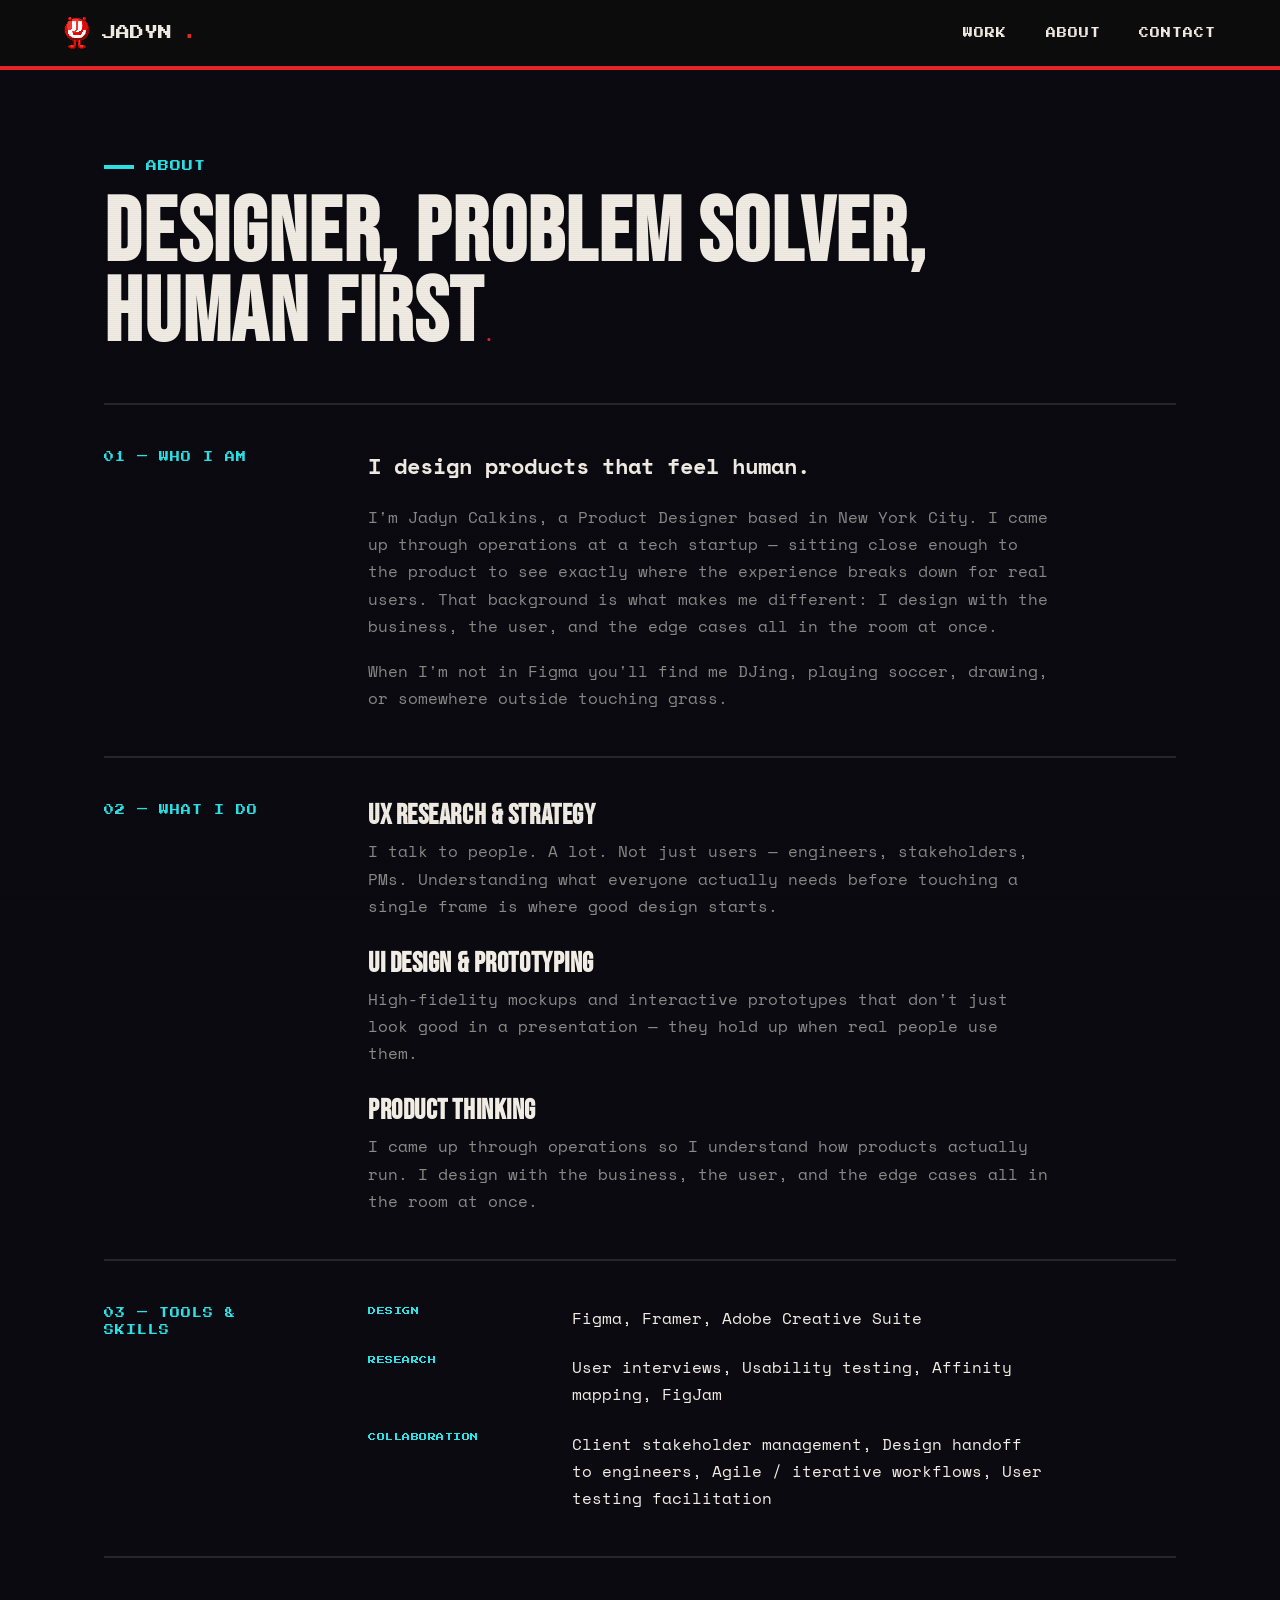
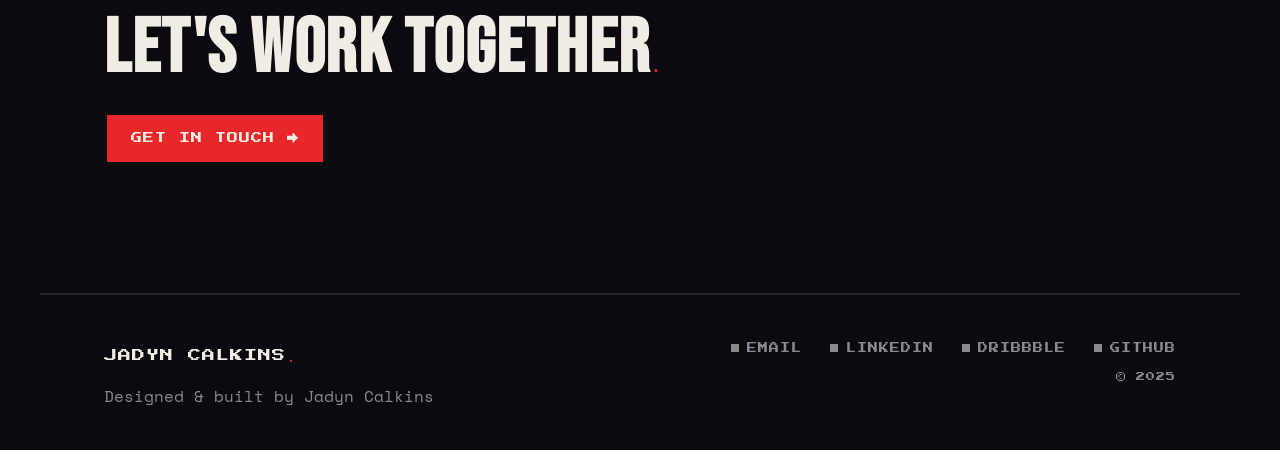
==== about.html @ e576779e "Move About to its own page (about.html) - Extracted the inline CSS into shared styles.css, linked fr" ====
<!DOCTYPE html>
<html lang="en">
<head>
  <meta charset="UTF-8">
  <meta name="viewport" content="width=device-width, initial-scale=1.0">
  <title>About &mdash; Jadyn Calkins</title>
  <link rel="icon" type="image/png" href="assets/logo.png">
  <link rel="preconnect" href="https://fonts.googleapis.com">
  <link rel="preconnect" href="https://fonts.gstatic.com" crossorigin>
  <link href="https://fonts.googleapis.com/css2?family=Bebas+Neue&family=Press+Start+2P&family=Space+Mono:wght@400;700&display=swap" rel="stylesheet">
  <link rel="stylesheet" href="styles.css">
</head>
<body id="top">

  <!-- Navigation -->
  <nav class="nav">
    <a class="nav__logo" href="index.html">
      <img class="nav__logo-img" src="assets/logo.png" alt="Jadyn Calkins logo">JADYN<span class="dot">.</span>
    </a>
    <ul class="nav__links">
      <li><a href="index.html#work">Work</a></li>
      <li><a href="about.html" aria-current="page">About</a></li>
      <li><a href="index.html#contact">Contact</a></li>
    </ul>
  </nav>

  <!-- About -->
  <section class="section section--page" id="about">
    <p class="section__eyebrow">About</p>
    <h2 class="section__title">Designer, problem solver,<br>human first<span class="dot">.</span></h2>

    <!-- 01 Who I Am -->
    <div class="about-block">
      <p class="about-block__num">01 &mdash; Who I Am</p>
      <div class="about-block__body">
        <p class="about-lead">I design products that feel human.</p>
        <p>
          I'm Jadyn Calkins, a Product Designer based in New York City. I came up
          through operations at a tech startup &mdash; sitting close enough to the
          product to see exactly where the experience breaks down for real users.
          That background is what makes me different: I design with the business,
          the user, and the edge cases all in the room at once.
        </p>
        <p>
          When I'm not in Figma you'll find me DJing, playing soccer, drawing, or
          somewhere outside touching grass.
        </p>
      </div>
    </div>

    <!-- 02 What I Do -->
    <div class="about-block">
      <p class="about-block__num">02 &mdash; What I Do</p>
      <div class="about-block__body">
        <div class="skill">
          <h3 class="skill__title">UX Research &amp; Strategy</h3>
          <p>
            I talk to people. A lot. Not just users &mdash; engineers,
            stakeholders, PMs. Understanding what everyone actually needs before
            touching a single frame is where good design starts.
          </p>
        </div>
        <div class="skill">
          <h3 class="skill__title">UI Design &amp; Prototyping</h3>
          <p>
            High-fidelity mockups and interactive prototypes that don't just look
            good in a presentation &mdash; they hold up when real people use them.
          </p>
        </div>
        <div class="skill">
          <h3 class="skill__title">Product Thinking</h3>
          <p>
            I came up through operations so I understand how products actually run.
            I design with the business, the user, and the edge cases all in the
            room at once.
          </p>
        </div>
      </div>
    </div>

    <!-- 03 Tools & Skills -->
    <div class="about-block">
      <p class="about-block__num">03 &mdash; Tools &amp; Skills</p>
      <div class="about-block__body about-tools">
        <div class="tool-group">
          <p class="tool-group__label">Design</p>
          <p class="tool-group__items">Figma, Framer, Adobe Creative Suite</p>
        </div>
        <div class="tool-group">
          <p class="tool-group__label">Research</p>
          <p class="tool-group__items">User interviews, Usability testing, Affinity mapping, FigJam</p>
        </div>
        <div class="tool-group">
          <p class="tool-group__label">Collaboration</p>
          <p class="tool-group__items">Client stakeholder management, Design handoff to engineers, Agile / iterative workflows, User testing facilitation</p>
        </div>
      </div>
    </div>

    <!-- CTA -->
    <div class="about-cta">
      <h3 class="about-cta__title">Let's work together<span class="dot">.</span></h3>
      <a class="btn btn--primary" href="index.html#contact">Get in Touch &rarr;</a>
    </div>
  </section>

  <!-- Footer -->
  <footer class="footer" id="contact">
    <div class="footer__brand">
      <span class="footer__name">Jadyn Calkins<span class="dot">.</span></span>
      <span class="footer__credit">Designed &amp; built by Jadyn Calkins</span>
    </div>
    <div class="footer__right">
      <nav class="footer__links" aria-label="Footer social links">
        <a href="mailto:jadyncalkins0@gmail.com">Email</a>
        <a href="https://www.linkedin.com/" target="_blank" rel="noopener">LinkedIn</a>
        <a href="https://dribbble.com/" target="_blank" rel="noopener">Dribbble</a>
        <a href="https://github.com/jadyn99-designz" target="_blank" rel="noopener">GitHub</a>
      </nav>
      <span class="footer__copy">&copy; 2025</span>
    </div>
  </footer>

</body>
</html>
---- styles.css ----
:root {
      --black: #0D0D0D;
      --cream: #F2EDE4;
      --red: #E8272A;
      --yellow: #F5C842;
      --blue: #1A6BFF;
      --green: #2ECC40;
      --cyan: #2DE2E6;
      --concrete: #8A8A8A;
      --dark-bg: #0A0A10;

      --pixel-shadow: 4px 4px 0px var(--black);
    }

    *, *::before, *::after {
      box-sizing: border-box;
    }

    html {
      scroll-behavior: smooth;
    }

    body {
      margin: 0;
      min-height: 100vh;
      overflow-x: hidden;
      background: var(--dark-bg);
      color: var(--cream);
      font-family: 'Space Mono', monospace;
      font-size: 16px;
      line-height: 1.7;
      border-radius: 0;
    }

    /* Body text = Space Mono only, min 16px, line-height 1.7 */
    p, li, a, span, blockquote, label, input, textarea, button {
      font-family: 'Space Mono', monospace;
      font-size: 16px;
      line-height: 1.7;
    }

    /* Headlines = Bebas Neue only */
    h1, h2, h3, h4, h5, h6 {
      font-family: 'Bebas Neue', sans-serif;
      letter-spacing: 0.02em;
      margin: 0;
    }

    /* UI labels = Press Start 2P only */
    .ui-label {
      font-family: 'Press Start 2P', monospace;
      text-transform: uppercase;
    }

    /* No rounded corners, no drop shadows anywhere; only hard pixel shadows */
    * {
      border-radius: 0;
    }

    /* Scanline overlay */
    body::after {
      content: "";
      position: fixed;
      top: 0;
      left: 0;
      width: 100%;
      height: 100%;
      pointer-events: none;
      z-index: 999;
      background: repeating-linear-gradient(
        to bottom,
        rgba(0, 0, 0, 0.03) 0px,
        rgba(0, 0, 0, 0.03) 1px,
        transparent 1px,
        transparent 2px
      );
    }

    /* -------------------------------------------------------------------
       PIXEL SKATER  (one div; box-shadow paints the whole 32x32 sprite)
       ------------------------------------------------------------------- */
    .skater {
      position: absolute;
      bottom: 43px; /* wheels rest flush on top of the sidewalk strip */
      left: 0;
      z-index: 2;
      width: 96px;
      height: 96px;
      cursor: pointer;
      /* rolls along the sidewalk, left to right, looping */
      animation: skate-across 16s linear infinite;
    }

    /* paused while doing a trick so you can see the kickflip */
    .skater.is-trick { animation-play-state: paused; }

    .skater-bob {
      --sc: 1; /* sprite scale (shrinks on mobile) */
      width: 100%;
      height: 100%;
      transform-origin: bottom center;
      animation: idle-bounce 1s ease-in-out infinite;
    }

    /* air trick: jump (+ optional spin) launched by the trick buttons */
    .skater-bob.trick-air {
      transform-origin: center;
      animation: trick-air 760ms ease-out forwards;
    }

    .skater .sprite {
      position: absolute;
      top: 0;
      left: 0;
      width: 3px;
      height: 3px;
      background: transparent;
    }

    @keyframes idle-bounce {
      0%, 100% { transform: scale(var(--sc)) translateY(0); }
      50%      { transform: scale(var(--sc)) translateY(-3px); }
    }

    @keyframes trick-air {
      0%   { transform: scale(var(--sc)) translateY(0) rotate(0deg); }
      30%  { transform: scale(var(--sc)) translateY(calc(-1 * var(--jump, 78px))) rotate(calc(var(--spin, 0deg) * 0.4)); }
      62%  { transform: scale(var(--sc)) translateY(calc(-1 * var(--jump, 78px))) rotate(calc(var(--spin, 0deg) * 0.78)); }
      100% { transform: scale(var(--sc)) translateY(0) rotate(var(--spin, 0deg)); }
    }

    @keyframes skate-across {
      from { transform: translateX(-140px); }
      to   { transform: translateX(calc(100vw + 60px)); }
    }

    @media (prefers-reduced-motion: reduce) {
      .skater { animation: none; left: 5vw; }
      .skater-bob { animation: none; }
    }

    /* -------------------------------------------------------------------
       TRICK DECK  (buttons that launch the skater into tricks)
       ------------------------------------------------------------------- */
    .tricks {
      position: absolute;
      right: 5vw;
      bottom: 156px;
      z-index: 3;
      display: flex;
      flex-direction: column;
      align-items: flex-end;
      gap: 12px;
      text-align: right;
    }

    .tricks__label {
      font-family: 'Press Start 2P', monospace;
      font-size: 8px;
      line-height: 1.5;
      letter-spacing: 1px;
      text-transform: uppercase;
      color: var(--cyan);
    }

    .tricks__grid {
      display: grid;
      grid-template-columns: repeat(2, auto);
      gap: 10px;
    }

    .trick-btn {
      font-family: 'Press Start 2P', monospace;
      font-size: 9px;
      line-height: 1;
      letter-spacing: 1px;
      text-transform: uppercase;
      color: var(--yellow);
      background: transparent;
      border: 2px solid var(--yellow);
      padding: 11px 12px;
      cursor: pointer;
      box-shadow: 3px 3px 0 rgba(245, 200, 66, 0.3);
      transition: transform 0.1s steps(2), background-color 0.1s steps(2),
                  color 0.1s steps(2), box-shadow 0.1s steps(2);
    }

    .trick-btn:hover {
      background: var(--yellow);
      color: var(--black);
      transform: translate(-2px, -2px);
      box-shadow: 5px 5px 0 rgba(245, 200, 66, 0.3);
    }

    .trick-btn:active {
      transform: translate(2px, 2px);
      box-shadow: 0 0 0 rgba(0, 0, 0, 0);
    }

    /* --- pose box-shadow maps (painted on the 1-pixel .sprite element) --- */
    .skater-cruise .sprite {
      box-shadow:
      33px 6px 0 0 var(--black),
      36px 6px 0 0 var(--black),
      39px 6px 0 0 var(--black),
      42px 6px 0 0 var(--black),
      45px 6px 0 0 var(--black),
      48px 6px 0 0 var(--black),
      51px 6px 0 0 var(--black),
      54px 6px 0 0 var(--black),
      57px 6px 0 0 var(--black),
      60px 6px 0 0 var(--black),
      33px 9px 0 0 var(--black),
      36px 9px 0 0 var(--red),
      39px 9px 0 0 var(--red),
      42px 9px 0 0 var(--red),
      45px 9px 0 0 var(--red),
      48px 9px 0 0 var(--red),
      51px 9px 0 0 var(--red),
      54px 9px 0 0 var(--red),
      57px 9px 0 0 var(--red),
      60px 9px 0 0 var(--black),
      33px 12px 0 0 var(--black),
      36px 12px 0 0 var(--red),
      39px 12px 0 0 var(--red),
      42px 12px 0 0 var(--red),
      45px 12px 0 0 var(--red),
      48px 12px 0 0 var(--red),
      51px 12px 0 0 var(--red),
      54px 12px 0 0 var(--red),
      57px 12px 0 0 var(--red),
      60px 12px 0 0 var(--black),
      33px 15px 0 0 var(--black),
      36px 15px 0 0 var(--black),
      39px 15px 0 0 var(--black),
      42px 15px 0 0 var(--black),
      45px 15px 0 0 var(--black),
      48px 15px 0 0 var(--black),
      51px 15px 0 0 var(--black),
      54px 15px 0 0 var(--black),
      57px 15px 0 0 var(--black),
      60px 15px 0 0 var(--black),
      63px 15px 0 0 var(--black),
      66px 15px 0 0 var(--black),
      69px 15px 0 0 var(--black),
      72px 15px 0 0 var(--black),
      75px 15px 0 0 var(--black),
      36px 18px 0 0 var(--black),
      39px 18px 0 0 var(--black),
      42px 18px 0 0 var(--black),
      45px 18px 0 0 var(--black),
      48px 18px 0 0 var(--black),
      51px 18px 0 0 var(--black),
      54px 18px 0 0 var(--black),
      57px 18px 0 0 var(--black),
      60px 18px 0 0 var(--black),
      63px 18px 0 0 var(--black),
      66px 18px 0 0 var(--black),
      69px 18px 0 0 var(--black),
      72px 18px 0 0 var(--black),
      75px 18px 0 0 var(--black),
      36px 21px 0 0 var(--black),
      39px 21px 0 0 var(--cream),
      42px 21px 0 0 var(--cream),
      45px 21px 0 0 var(--cream),
      48px 21px 0 0 var(--cream),
      51px 21px 0 0 var(--cream),
      54px 21px 0 0 var(--cream),
      57px 21px 0 0 var(--black),
      36px 24px 0 0 var(--black),
      39px 24px 0 0 var(--black),
      42px 24px 0 0 var(--black),
      45px 24px 0 0 var(--black),
      48px 24px 0 0 var(--black),
      51px 24px 0 0 var(--black),
      54px 24px 0 0 var(--black),
      57px 24px 0 0 var(--black),
      36px 27px 0 0 var(--black),
      39px 27px 0 0 var(--black),
      42px 27px 0 0 var(--cream),
      45px 27px 0 0 var(--cream),
      48px 27px 0 0 var(--cream),
      51px 27px 0 0 var(--cream),
      54px 27px 0 0 var(--cream),
      57px 27px 0 0 var(--black),
      36px 30px 0 0 var(--black),
      39px 30px 0 0 var(--cream),
      42px 30px 0 0 var(--cream),
      45px 30px 0 0 var(--cream),
      48px 30px 0 0 var(--cream),
      51px 30px 0 0 var(--cream),
      54px 30px 0 0 var(--cream),
      57px 30px 0 0 var(--black),
      33px 33px 0 0 var(--concrete),
      36px 33px 0 0 var(--concrete),
      39px 33px 0 0 var(--black),
      42px 33px 0 0 var(--concrete),
      45px 33px 0 0 var(--concrete),
      48px 33px 0 0 var(--concrete),
      51px 33px 0 0 var(--concrete),
      54px 33px 0 0 var(--black),
      57px 33px 0 0 var(--concrete),
      60px 33px 0 0 var(--concrete),
      27px 36px 0 0 var(--black),
      30px 36px 0 0 var(--black),
      33px 36px 0 0 var(--concrete),
      36px 36px 0 0 var(--concrete),
      39px 36px 0 0 var(--concrete),
      42px 36px 0 0 var(--concrete),
      45px 36px 0 0 var(--concrete),
      48px 36px 0 0 var(--concrete),
      51px 36px 0 0 var(--concrete),
      54px 36px 0 0 var(--concrete),
      57px 36px 0 0 var(--concrete),
      60px 36px 0 0 var(--concrete),
      63px 36px 0 0 var(--black),
      66px 36px 0 0 var(--black),
      27px 39px 0 0 var(--black),
      30px 39px 0 0 var(--concrete),
      33px 39px 0 0 var(--concrete),
      36px 39px 0 0 var(--concrete),
      39px 39px 0 0 var(--concrete),
      42px 39px 0 0 var(--concrete),
      45px 39px 0 0 var(--concrete),
      48px 39px 0 0 var(--concrete),
      51px 39px 0 0 var(--concrete),
      54px 39px 0 0 var(--concrete),
      57px 39px 0 0 var(--concrete),
      60px 39px 0 0 var(--concrete),
      63px 39px 0 0 var(--concrete),
      66px 39px 0 0 var(--black),
      18px 42px 0 0 var(--concrete),
      21px 42px 0 0 var(--concrete),
      24px 42px 0 0 var(--concrete),
      27px 42px 0 0 var(--black),
      30px 42px 0 0 var(--concrete),
      33px 42px 0 0 var(--concrete),
      36px 42px 0 0 var(--concrete),
      39px 42px 0 0 var(--concrete),
      42px 42px 0 0 var(--concrete),
      45px 42px 0 0 var(--concrete),
      48px 42px 0 0 var(--concrete),
      51px 42px 0 0 var(--concrete),
      54px 42px 0 0 var(--concrete),
      57px 42px 0 0 var(--concrete),
      60px 42px 0 0 var(--concrete),
      63px 42px 0 0 var(--concrete),
      66px 42px 0 0 var(--black),
      69px 42px 0 0 var(--concrete),
      72px 42px 0 0 var(--concrete),
      75px 42px 0 0 var(--concrete),
      15px 45px 0 0 var(--black),
      18px 45px 0 0 var(--black),
      21px 45px 0 0 var(--black),
      24px 45px 0 0 var(--black),
      27px 45px 0 0 var(--black),
      30px 45px 0 0 var(--concrete),
      33px 45px 0 0 var(--concrete),
      36px 45px 0 0 var(--concrete),
      39px 45px 0 0 var(--concrete),
      42px 45px 0 0 var(--concrete),
      45px 45px 0 0 var(--concrete),
      48px 45px 0 0 var(--concrete),
      51px 45px 0 0 var(--concrete),
      54px 45px 0 0 var(--concrete),
      57px 45px 0 0 var(--concrete),
      60px 45px 0 0 var(--concrete),
      63px 45px 0 0 var(--concrete),
      66px 45px 0 0 var(--black),
      69px 45px 0 0 var(--black),
      72px 45px 0 0 var(--black),
      75px 45px 0 0 var(--black),
      78px 45px 0 0 var(--black),
      15px 48px 0 0 var(--black),
      18px 48px 0 0 var(--black),
      21px 48px 0 0 var(--black),
      27px 48px 0 0 var(--black),
      30px 48px 0 0 var(--concrete),
      33px 48px 0 0 var(--concrete),
      36px 48px 0 0 var(--concrete),
      39px 48px 0 0 var(--concrete),
      42px 48px 0 0 var(--concrete),
      45px 48px 0 0 var(--concrete),
      48px 48px 0 0 var(--concrete),
      51px 48px 0 0 var(--concrete),
      54px 48px 0 0 var(--concrete),
      57px 48px 0 0 var(--concrete),
      60px 48px 0 0 var(--concrete),
      63px 48px 0 0 var(--concrete),
      66px 48px 0 0 var(--black),
      72px 48px 0 0 var(--black),
      75px 48px 0 0 var(--black),
      78px 48px 0 0 var(--black),
      27px 51px 0 0 var(--black),
      30px 51px 0 0 var(--concrete),
      33px 51px 0 0 var(--concrete),
      36px 51px 0 0 var(--concrete),
      39px 51px 0 0 var(--concrete),
      42px 51px 0 0 var(--concrete),
      45px 51px 0 0 var(--concrete),
      48px 51px 0 0 var(--concrete),
      51px 51px 0 0 var(--concrete),
      54px 51px 0 0 var(--concrete),
      57px 51px 0 0 var(--concrete),
      60px 51px 0 0 var(--concrete),
      63px 51px 0 0 var(--concrete),
      66px 51px 0 0 var(--black),
      27px 54px 0 0 var(--black),
      30px 54px 0 0 var(--black),
      33px 54px 0 0 var(--black),
      36px 54px 0 0 var(--black),
      39px 54px 0 0 var(--black),
      42px 54px 0 0 var(--black),
      45px 54px 0 0 var(--black),
      48px 54px 0 0 var(--black),
      51px 54px 0 0 var(--black),
      54px 54px 0 0 var(--black),
      57px 54px 0 0 var(--black),
      60px 54px 0 0 var(--black),
      63px 54px 0 0 var(--black),
      66px 54px 0 0 var(--black),
      27px 57px 0 0 var(--black),
      30px 57px 0 0 var(--black),
      33px 57px 0 0 var(--blue),
      36px 57px 0 0 var(--blue),
      39px 57px 0 0 var(--blue),
      42px 57px 0 0 var(--blue),
      45px 57px 0 0 var(--black),
      48px 57px 0 0 var(--black),
      51px 57px 0 0 var(--blue),
      54px 57px 0 0 var(--blue),
      57px 57px 0 0 var(--blue),
      60px 57px 0 0 var(--blue),
      63px 57px 0 0 var(--black),
      66px 57px 0 0 var(--black),
      30px 60px 0 0 var(--black),
      33px 60px 0 0 var(--blue),
      36px 60px 0 0 var(--blue),
      39px 60px 0 0 var(--blue),
      42px 60px 0 0 var(--blue),
      45px 60px 0 0 var(--black),
      48px 60px 0 0 var(--black),
      51px 60px 0 0 var(--blue),
      54px 60px 0 0 var(--blue),
      57px 60px 0 0 var(--blue),
      60px 60px 0 0 var(--blue),
      63px 60px 0 0 var(--black),
      30px 63px 0 0 var(--black),
      33px 63px 0 0 var(--blue),
      36px 63px 0 0 var(--blue),
      39px 63px 0 0 var(--blue),
      42px 63px 0 0 var(--blue),
      45px 63px 0 0 var(--black),
      48px 63px 0 0 var(--black),
      51px 63px 0 0 var(--blue),
      54px 63px 0 0 var(--blue),
      57px 63px 0 0 var(--blue),
      60px 63px 0 0 var(--blue),
      63px 63px 0 0 var(--black),
      30px 66px 0 0 var(--black),
      33px 66px 0 0 var(--blue),
      36px 66px 0 0 var(--blue),
      39px 66px 0 0 var(--blue),
      42px 66px 0 0 var(--blue),
      45px 66px 0 0 var(--black),
      48px 66px 0 0 var(--black),
      51px 66px 0 0 var(--blue),
      54px 66px 0 0 var(--blue),
      57px 66px 0 0 var(--blue),
      60px 66px 0 0 var(--blue),
      63px 66px 0 0 var(--black),
      30px 69px 0 0 var(--black),
      33px 69px 0 0 var(--blue),
      36px 69px 0 0 var(--blue),
      39px 69px 0 0 var(--blue),
      42px 69px 0 0 var(--blue),
      45px 69px 0 0 var(--black),
      48px 69px 0 0 var(--black),
      51px 69px 0 0 var(--blue),
      54px 69px 0 0 var(--blue),
      57px 69px 0 0 var(--blue),
      60px 69px 0 0 var(--blue),
      63px 69px 0 0 var(--black),
      30px 72px 0 0 var(--black),
      33px 72px 0 0 var(--black),
      36px 72px 0 0 var(--black),
      39px 72px 0 0 var(--black),
      42px 72px 0 0 var(--black),
      45px 72px 0 0 var(--black),
      48px 72px 0 0 var(--black),
      51px 72px 0 0 var(--black),
      54px 72px 0 0 var(--black),
      57px 72px 0 0 var(--black),
      60px 72px 0 0 var(--black),
      63px 72px 0 0 var(--black),
      30px 75px 0 0 var(--black),
      33px 75px 0 0 var(--black),
      36px 75px 0 0 var(--black),
      39px 75px 0 0 var(--black),
      42px 75px 0 0 var(--black),
      45px 75px 0 0 var(--black),
      48px 75px 0 0 var(--black),
      51px 75px 0 0 var(--black),
      54px 75px 0 0 var(--black),
      57px 75px 0 0 var(--black),
      60px 75px 0 0 var(--black),
      63px 75px 0 0 var(--black),
      30px 78px 0 0 var(--black),
      33px 78px 0 0 var(--black),
      36px 78px 0 0 var(--black),
      39px 78px 0 0 var(--black),
      42px 78px 0 0 var(--black),
      45px 78px 0 0 var(--black),
      48px 78px 0 0 var(--black),
      51px 78px 0 0 var(--black),
      54px 78px 0 0 var(--black),
      57px 78px 0 0 var(--black),
      60px 78px 0 0 var(--black),
      63px 78px 0 0 var(--black),
      21px 81px 0 0 var(--black),
      24px 81px 0 0 var(--yellow),
      27px 81px 0 0 var(--yellow),
      30px 81px 0 0 var(--yellow),
      33px 81px 0 0 var(--yellow),
      36px 81px 0 0 var(--yellow),
      39px 81px 0 0 var(--yellow),
      42px 81px 0 0 var(--yellow),
      45px 81px 0 0 var(--yellow),
      48px 81px 0 0 var(--yellow),
      51px 81px 0 0 var(--yellow),
      54px 81px 0 0 var(--yellow),
      57px 81px 0 0 var(--yellow),
      60px 81px 0 0 var(--yellow),
      63px 81px 0 0 var(--yellow),
      66px 81px 0 0 var(--yellow),
      69px 81px 0 0 var(--yellow),
      72px 81px 0 0 var(--yellow),
      75px 81px 0 0 var(--black),
      21px 84px 0 0 var(--black),
      24px 84px 0 0 var(--black),
      27px 84px 0 0 var(--black),
      30px 84px 0 0 var(--black),
      33px 84px 0 0 var(--black),
      36px 84px 0 0 var(--black),
      39px 84px 0 0 var(--black),
      42px 84px 0 0 var(--black),
      45px 84px 0 0 var(--black),
      48px 84px 0 0 var(--black),
      51px 84px 0 0 var(--black),
      54px 84px 0 0 var(--black),
      57px 84px 0 0 var(--black),
      60px 84px 0 0 var(--black),
      63px 84px 0 0 var(--black),
      66px 84px 0 0 var(--black),
      69px 84px 0 0 var(--black),
      72px 84px 0 0 var(--black),
      75px 84px 0 0 var(--black),
      27px 87px 0 0 var(--red),
      30px 87px 0 0 var(--black),
      33px 87px 0 0 var(--red),
      63px 87px 0 0 var(--red),
      66px 87px 0 0 var(--black),
      69px 87px 0 0 var(--red),
      27px 90px 0 0 var(--red),
      30px 90px 0 0 var(--red),
      33px 90px 0 0 var(--red),
      63px 90px 0 0 var(--red),
      66px 90px 0 0 var(--red),
      69px 90px 0 0 var(--red);
      animation: wheel-spin 0.3s steps(2) infinite;
    }

    @keyframes wheel-spin {
      0%   { box-shadow:
      33px 6px 0 0 var(--black),
      36px 6px 0 0 var(--black),
      39px 6px 0 0 var(--black),
      42px 6px 0 0 var(--black),
      45px 6px 0 0 var(--black),
      48px 6px 0 0 var(--black),
      51px 6px 0 0 var(--black),
      54px 6px 0 0 var(--black),
      57px 6px 0 0 var(--black),
      60px 6px 0 0 var(--black),
      33px 9px 0 0 var(--black),
      36px 9px 0 0 var(--red),
      39px 9px 0 0 var(--red),
      42px 9px 0 0 var(--red),
      45px 9px 0 0 var(--red),
      48px 9px 0 0 var(--red),
      51px 9px 0 0 var(--red),
      54px 9px 0 0 var(--red),
      57px 9px 0 0 var(--red),
      60px 9px 0 0 var(--black),
      33px 12px 0 0 var(--black),
      36px 12px 0 0 var(--red),
      39px 12px 0 0 var(--red),
      42px 12px 0 0 var(--red),
      45px 12px 0 0 var(--red),
      48px 12px 0 0 var(--red),
      51px 12px 0 0 var(--red),
      54px 12px 0 0 var(--red),
      57px 12px 0 0 var(--red),
      60px 12px 0 0 var(--black),
      33px 15px 0 0 var(--black),
      36px 15px 0 0 var(--black),
      39px 15px 0 0 var(--black),
      42px 15px 0 0 var(--black),
      45px 15px 0 0 var(--black),
      48px 15px 0 0 var(--black),
      51px 15px 0 0 var(--black),
      54px 15px 0 0 var(--black),
      57px 15px 0 0 var(--black),
      60px 15px 0 0 var(--black),
      63px 15px 0 0 var(--black),
      66px 15px 0 0 var(--black),
      69px 15px 0 0 var(--black),
      72px 15px 0 0 var(--black),
      75px 15px 0 0 var(--black),
      36px 18px 0 0 var(--black),
      39px 18px 0 0 var(--black),
      42px 18px 0 0 var(--black),
      45px 18px 0 0 var(--black),
      48px 18px 0 0 var(--black),
      51px 18px 0 0 var(--black),
      54px 18px 0 0 var(--black),
      57px 18px 0 0 var(--black),
      60px 18px 0 0 var(--black),
      63px 18px 0 0 var(--black),
      66px 18px 0 0 var(--black),
      69px 18px 0 0 var(--black),
      72px 18px 0 0 var(--black),
      75px 18px 0 0 var(--black),
      36px 21px 0 0 var(--black),
      39px 21px 0 0 var(--cream),
      42px 21px 0 0 var(--cream),
      45px 21px 0 0 var(--cream),
      48px 21px 0 0 var(--cream),
      51px 21px 0 0 var(--cream),
      54px 21px 0 0 var(--cream),
      57px 21px 0 0 var(--black),
      36px 24px 0 0 var(--black),
      39px 24px 0 0 var(--black),
      42px 24px 0 0 var(--black),
      45px 24px 0 0 var(--black),
      48px 24px 0 0 var(--black),
      51px 24px 0 0 var(--black),
      54px 24px 0 0 var(--black),
      57px 24px 0 0 var(--black),
      36px 27px 0 0 var(--black),
      39px 27px 0 0 var(--black),
      42px 27px 0 0 var(--cream),
      45px 27px 0 0 var(--cream),
      48px 27px 0 0 var(--cream),
      51px 27px 0 0 var(--cream),
      54px 27px 0 0 var(--cream),
      57px 27px 0 0 var(--black),
      36px 30px 0 0 var(--black),
      39px 30px 0 0 var(--cream),
      42px 30px 0 0 var(--cream),
      45px 30px 0 0 var(--cream),
      48px 30px 0 0 var(--cream),
      51px 30px 0 0 var(--cream),
      54px 30px 0 0 var(--cream),
      57px 30px 0 0 var(--black),
      33px 33px 0 0 var(--concrete),
      36px 33px 0 0 var(--concrete),
      39px 33px 0 0 var(--black),
      42px 33px 0 0 var(--concrete),
      45px 33px 0 0 var(--concrete),
      48px 33px 0 0 var(--concrete),
      51px 33px 0 0 var(--concrete),
      54px 33px 0 0 var(--black),
      57px 33px 0 0 var(--concrete),
      60px 33px 0 0 var(--concrete),
      27px 36px 0 0 var(--black),
      30px 36px 0 0 var(--black),
      33px 36px 0 0 var(--concrete),
      36px 36px 0 0 var(--concrete),
      39px 36px 0 0 var(--concrete),
      42px 36px 0 0 var(--concrete),
      45px 36px 0 0 var(--concrete),
      48px 36px 0 0 var(--concrete),
      51px 36px 0 0 var(--concrete),
      54px 36px 0 0 var(--concrete),
      57px 36px 0 0 var(--concrete),
      60px 36px 0 0 var(--concrete),
      63px 36px 0 0 var(--black),
      66px 36px 0 0 var(--black),
      27px 39px 0 0 var(--black),
      30px 39px 0 0 var(--concrete),
      33px 39px 0 0 var(--concrete),
      36px 39px 0 0 var(--concrete),
      39px 39px 0 0 var(--concrete),
      42px 39px 0 0 var(--concrete),
      45px 39px 0 0 var(--concrete),
      48px 39px 0 0 var(--concrete),
      51px 39px 0 0 var(--concrete),
      54px 39px 0 0 var(--concrete),
      57px 39px 0 0 var(--concrete),
      60px 39px 0 0 var(--concrete),
      63px 39px 0 0 var(--concrete),
      66px 39px 0 0 var(--black),
      18px 42px 0 0 var(--concrete),
      21px 42px 0 0 var(--concrete),
      24px 42px 0 0 var(--concrete),
      27px 42px 0 0 var(--black),
      30px 42px 0 0 var(--concrete),
      33px 42px 0 0 var(--concrete),
      36px 42px 0 0 var(--concrete),
      39px 42px 0 0 var(--concrete),
      42px 42px 0 0 var(--concrete),
      45px 42px 0 0 var(--concrete),
      48px 42px 0 0 var(--concrete),
      51px 42px 0 0 var(--concrete),
      54px 42px 0 0 var(--concrete),
      57px 42px 0 0 var(--concrete),
      60px 42px 0 0 var(--concrete),
      63px 42px 0 0 var(--concrete),
      66px 42px 0 0 var(--black),
      69px 42px 0 0 var(--concrete),
      72px 42px 0 0 var(--concrete),
      75px 42px 0 0 var(--concrete),
      15px 45px 0 0 var(--black),
      18px 45px 0 0 var(--black),
      21px 45px 0 0 var(--black),
      24px 45px 0 0 var(--black),
      27px 45px 0 0 var(--black),
      30px 45px 0 0 var(--concrete),
      33px 45px 0 0 var(--concrete),
      36px 45px 0 0 var(--concrete),
      39px 45px 0 0 var(--concrete),
      42px 45px 0 0 var(--concrete),
      45px 45px 0 0 var(--concrete),
      48px 45px 0 0 var(--concrete),
      51px 45px 0 0 var(--concrete),
      54px 45px 0 0 var(--concrete),
      57px 45px 0 0 var(--concrete),
      60px 45px 0 0 var(--concrete),
      63px 45px 0 0 var(--concrete),
      66px 45px 0 0 var(--black),
      69px 45px 0 0 var(--black),
      72px 45px 0 0 var(--black),
      75px 45px 0 0 var(--black),
      78px 45px 0 0 var(--black),
      15px 48px 0 0 var(--black),
      18px 48px 0 0 var(--black),
      21px 48px 0 0 var(--black),
      27px 48px 0 0 var(--black),
      30px 48px 0 0 var(--concrete),
      33px 48px 0 0 var(--concrete),
      36px 48px 0 0 var(--concrete),
      39px 48px 0 0 var(--concrete),
      42px 48px 0 0 var(--concrete),
      45px 48px 0 0 var(--concrete),
      48px 48px 0 0 var(--concrete),
      51px 48px 0 0 var(--concrete),
      54px 48px 0 0 var(--concrete),
      57px 48px 0 0 var(--concrete),
      60px 48px 0 0 var(--concrete),
      63px 48px 0 0 var(--concrete),
      66px 48px 0 0 var(--black),
      72px 48px 0 0 var(--black),
      75px 48px 0 0 var(--black),
      78px 48px 0 0 var(--black),
      27px 51px 0 0 var(--black),
      30px 51px 0 0 var(--concrete),
      33px 51px 0 0 var(--concrete),
      36px 51px 0 0 var(--concrete),
      39px 51px 0 0 var(--concrete),
      42px 51px 0 0 var(--concrete),
      45px 51px 0 0 var(--concrete),
      48px 51px 0 0 var(--concrete),
      51px 51px 0 0 var(--concrete),
      54px 51px 0 0 var(--concrete),
      57px 51px 0 0 var(--concrete),
      60px 51px 0 0 var(--concrete),
      63px 51px 0 0 var(--concrete),
      66px 51px 0 0 var(--black),
      27px 54px 0 0 var(--black),
      30px 54px 0 0 var(--black),
      33px 54px 0 0 var(--black),
      36px 54px 0 0 var(--black),
      39px 54px 0 0 var(--black),
      42px 54px 0 0 var(--black),
      45px 54px 0 0 var(--black),
      48px 54px 0 0 var(--black),
      51px 54px 0 0 var(--black),
      54px 54px 0 0 var(--black),
      57px 54px 0 0 var(--black),
      60px 54px 0 0 var(--black),
      63px 54px 0 0 var(--black),
      66px 54px 0 0 var(--black),
      27px 57px 0 0 var(--black),
      30px 57px 0 0 var(--black),
      33px 57px 0 0 var(--blue),
      36px 57px 0 0 var(--blue),
      39px 57px 0 0 var(--blue),
      42px 57px 0 0 var(--blue),
      45px 57px 0 0 var(--black),
      48px 57px 0 0 var(--black),
      51px 57px 0 0 var(--blue),
      54px 57px 0 0 var(--blue),
      57px 57px 0 0 var(--blue),
      60px 57px 0 0 var(--blue),
      63px 57px 0 0 var(--black),
      66px 57px 0 0 var(--black),
      30px 60px 0 0 var(--black),
      33px 60px 0 0 var(--blue),
      36px 60px 0 0 var(--blue),
      39px 60px 0 0 var(--blue),
      42px 60px 0 0 var(--blue),
      45px 60px 0 0 var(--black),
      48px 60px 0 0 var(--black),
      51px 60px 0 0 var(--blue),
      54px 60px 0 0 var(--blue),
      57px 60px 0 0 var(--blue),
      60px 60px 0 0 var(--blue),
      63px 60px 0 0 var(--black),
      30px 63px 0 0 var(--black),
      33px 63px 0 0 var(--blue),
      36px 63px 0 0 var(--blue),
      39px 63px 0 0 var(--blue),
      42px 63px 0 0 var(--blue),
      45px 63px 0 0 var(--black),
      48px 63px 0 0 var(--black),
      51px 63px 0 0 var(--blue),
      54px 63px 0 0 var(--blue),
      57px 63px 0 0 var(--blue),
      60px 63px 0 0 var(--blue),
      63px 63px 0 0 var(--black),
      30px 66px 0 0 var(--black),
      33px 66px 0 0 var(--blue),
      36px 66px 0 0 var(--blue),
      39px 66px 0 0 var(--blue),
      42px 66px 0 0 var(--blue),
      45px 66px 0 0 var(--black),
      48px 66px 0 0 var(--black),
      51px 66px 0 0 var(--blue),
      54px 66px 0 0 var(--blue),
      57px 66px 0 0 var(--blue),
      60px 66px 0 0 var(--blue),
      63px 66px 0 0 var(--black),
      30px 69px 0 0 var(--black),
      33px 69px 0 0 var(--blue),
      36px 69px 0 0 var(--blue),
      39px 69px 0 0 var(--blue),
      42px 69px 0 0 var(--blue),
      45px 69px 0 0 var(--black),
      48px 69px 0 0 var(--black),
      51px 69px 0 0 var(--blue),
      54px 69px 0 0 var(--blue),
      57px 69px 0 0 var(--blue),
      60px 69px 0 0 var(--blue),
      63px 69px 0 0 var(--black),
      30px 72px 0 0 var(--black),
      33px 72px 0 0 var(--black),
      36px 72px 0 0 var(--black),
      39px 72px 0 0 var(--black),
      42px 72px 0 0 var(--black),
      45px 72px 0 0 var(--black),
      48px 72px 0 0 var(--black),
      51px 72px 0 0 var(--black),
      54px 72px 0 0 var(--black),
      57px 72px 0 0 var(--black),
      60px 72px 0 0 var(--black),
      63px 72px 0 0 var(--black),
      30px 75px 0 0 var(--black),
      33px 75px 0 0 var(--black),
      36px 75px 0 0 var(--black),
      39px 75px 0 0 var(--black),
      42px 75px 0 0 var(--black),
      45px 75px 0 0 var(--black),
      48px 75px 0 0 var(--black),
      51px 75px 0 0 var(--black),
      54px 75px 0 0 var(--black),
      57px 75px 0 0 var(--black),
      60px 75px 0 0 var(--black),
      63px 75px 0 0 var(--black),
      30px 78px 0 0 var(--black),
      33px 78px 0 0 var(--black),
      36px 78px 0 0 var(--black),
      39px 78px 0 0 var(--black),
      42px 78px 0 0 var(--black),
      45px 78px 0 0 var(--black),
      48px 78px 0 0 var(--black),
      51px 78px 0 0 var(--black),
      54px 78px 0 0 var(--black),
      57px 78px 0 0 var(--black),
      60px 78px 0 0 var(--black),
      63px 78px 0 0 var(--black),
      21px 81px 0 0 var(--black),
      24px 81px 0 0 var(--yellow),
      27px 81px 0 0 var(--yellow),
      30px 81px 0 0 var(--yellow),
      33px 81px 0 0 var(--yellow),
      36px 81px 0 0 var(--yellow),
      39px 81px 0 0 var(--yellow),
      42px 81px 0 0 var(--yellow),
      45px 81px 0 0 var(--yellow),
      48px 81px 0 0 var(--yellow),
      51px 81px 0 0 var(--yellow),
      54px 81px 0 0 var(--yellow),
      57px 81px 0 0 var(--yellow),
      60px 81px 0 0 var(--yellow),
      63px 81px 0 0 var(--yellow),
      66px 81px 0 0 var(--yellow),
      69px 81px 0 0 var(--yellow),
      72px 81px 0 0 var(--yellow),
      75px 81px 0 0 var(--black),
      21px 84px 0 0 var(--black),
      24px 84px 0 0 var(--black),
      27px 84px 0 0 var(--black),
      30px 84px 0 0 var(--black),
      33px 84px 0 0 var(--black),
      36px 84px 0 0 var(--black),
      39px 84px 0 0 var(--black),
      42px 84px 0 0 var(--black),
      45px 84px 0 0 var(--black),
      48px 84px 0 0 var(--black),
      51px 84px 0 0 var(--black),
      54px 84px 0 0 var(--black),
      57px 84px 0 0 var(--black),
      60px 84px 0 0 var(--black),
      63px 84px 0 0 var(--black),
      66px 84px 0 0 var(--black),
      69px 84px 0 0 var(--black),
      72px 84px 0 0 var(--black),
      75px 84px 0 0 var(--black),
      27px 87px 0 0 var(--red),
      30px 87px 0 0 var(--black),
      33px 87px 0 0 var(--red),
      63px 87px 0 0 var(--red),
      66px 87px 0 0 var(--black),
      69px 87px 0 0 var(--red),
      27px 90px 0 0 var(--red),
      30px 90px 0 0 var(--red),
      33px 90px 0 0 var(--red),
      63px 90px 0 0 var(--red),
      66px 90px 0 0 var(--red),
      69px 90px 0 0 var(--red); }
      50%  { box-shadow:
      33px 6px 0 0 var(--black),
      36px 6px 0 0 var(--black),
      39px 6px 0 0 var(--black),
      42px 6px 0 0 var(--black),
      45px 6px 0 0 var(--black),
      48px 6px 0 0 var(--black),
      51px 6px 0 0 var(--black),
      54px 6px 0 0 var(--black),
      57px 6px 0 0 var(--black),
      60px 6px 0 0 var(--black),
      33px 9px 0 0 var(--black),
      36px 9px 0 0 var(--red),
      39px 9px 0 0 var(--red),
      42px 9px 0 0 var(--red),
      45px 9px 0 0 var(--red),
      48px 9px 0 0 var(--red),
      51px 9px 0 0 var(--red),
      54px 9px 0 0 var(--red),
      57px 9px 0 0 var(--red),
      60px 9px 0 0 var(--black),
      33px 12px 0 0 var(--black),
      36px 12px 0 0 var(--red),
      39px 12px 0 0 var(--red),
      42px 12px 0 0 var(--red),
      45px 12px 0 0 var(--red),
      48px 12px 0 0 var(--red),
      51px 12px 0 0 var(--red),
      54px 12px 0 0 var(--red),
      57px 12px 0 0 var(--red),
      60px 12px 0 0 var(--black),
      33px 15px 0 0 var(--black),
      36px 15px 0 0 var(--black),
      39px 15px 0 0 var(--black),
      42px 15px 0 0 var(--black),
      45px 15px 0 0 var(--black),
      48px 15px 0 0 var(--black),
      51px 15px 0 0 var(--black),
      54px 15px 0 0 var(--black),
      57px 15px 0 0 var(--black),
      60px 15px 0 0 var(--black),
      63px 15px 0 0 var(--black),
      66px 15px 0 0 var(--black),
      69px 15px 0 0 var(--black),
      72px 15px 0 0 var(--black),
      75px 15px 0 0 var(--black),
      36px 18px 0 0 var(--black),
      39px 18px 0 0 var(--black),
      42px 18px 0 0 var(--black),
      45px 18px 0 0 var(--black),
      48px 18px 0 0 var(--black),
      51px 18px 0 0 var(--black),
      54px 18px 0 0 var(--black),
      57px 18px 0 0 var(--black),
      60px 18px 0 0 var(--black),
      63px 18px 0 0 var(--black),
      66px 18px 0 0 var(--black),
      69px 18px 0 0 var(--black),
      72px 18px 0 0 var(--black),
      75px 18px 0 0 var(--black),
      36px 21px 0 0 var(--black),
      39px 21px 0 0 var(--cream),
      42px 21px 0 0 var(--cream),
      45px 21px 0 0 var(--cream),
      48px 21px 0 0 var(--cream),
      51px 21px 0 0 var(--cream),
      54px 21px 0 0 var(--cream),
      57px 21px 0 0 var(--black),
      36px 24px 0 0 var(--black),
      39px 24px 0 0 var(--black),
      42px 24px 0 0 var(--black),
      45px 24px 0 0 var(--black),
      48px 24px 0 0 var(--black),
      51px 24px 0 0 var(--black),
      54px 24px 0 0 var(--black),
      57px 24px 0 0 var(--black),
      36px 27px 0 0 var(--black),
      39px 27px 0 0 var(--black),
      42px 27px 0 0 var(--cream),
      45px 27px 0 0 var(--cream),
      48px 27px 0 0 var(--cream),
      51px 27px 0 0 var(--cream),
      54px 27px 0 0 var(--cream),
      57px 27px 0 0 var(--black),
      36px 30px 0 0 var(--black),
      39px 30px 0 0 var(--cream),
      42px 30px 0 0 var(--cream),
      45px 30px 0 0 var(--cream),
      48px 30px 0 0 var(--cream),
      51px 30px 0 0 var(--cream),
      54px 30px 0 0 var(--cream),
      57px 30px 0 0 var(--black),
      33px 33px 0 0 var(--concrete),
      36px 33px 0 0 var(--concrete),
      39px 33px 0 0 var(--black),
      42px 33px 0 0 var(--concrete),
      45px 33px 0 0 var(--concrete),
      48px 33px 0 0 var(--concrete),
      51px 33px 0 0 var(--concrete),
      54px 33px 0 0 var(--black),
      57px 33px 0 0 var(--concrete),
      60px 33px 0 0 var(--concrete),
      27px 36px 0 0 var(--black),
      30px 36px 0 0 var(--black),
      33px 36px 0 0 var(--concrete),
      36px 36px 0 0 var(--concrete),
      39px 36px 0 0 var(--concrete),
      42px 36px 0 0 var(--concrete),
      45px 36px 0 0 var(--concrete),
      48px 36px 0 0 var(--concrete),
      51px 36px 0 0 var(--concrete),
      54px 36px 0 0 var(--concrete),
      57px 36px 0 0 var(--concrete),
      60px 36px 0 0 var(--concrete),
      63px 36px 0 0 var(--black),
      66px 36px 0 0 var(--black),
      27px 39px 0 0 var(--black),
      30px 39px 0 0 var(--concrete),
      33px 39px 0 0 var(--concrete),
      36px 39px 0 0 var(--concrete),
      39px 39px 0 0 var(--concrete),
      42px 39px 0 0 var(--concrete),
      45px 39px 0 0 var(--concrete),
      48px 39px 0 0 var(--concrete),
      51px 39px 0 0 var(--concrete),
      54px 39px 0 0 var(--concrete),
      57px 39px 0 0 var(--concrete),
      60px 39px 0 0 var(--concrete),
      63px 39px 0 0 var(--concrete),
      66px 39px 0 0 var(--black),
      18px 42px 0 0 var(--concrete),
      21px 42px 0 0 var(--concrete),
      24px 42px 0 0 var(--concrete),
      27px 42px 0 0 var(--black),
      30px 42px 0 0 var(--concrete),
      33px 42px 0 0 var(--concrete),
      36px 42px 0 0 var(--concrete),
      39px 42px 0 0 var(--concrete),
      42px 42px 0 0 var(--concrete),
      45px 42px 0 0 var(--concrete),
      48px 42px 0 0 var(--concrete),
      51px 42px 0 0 var(--concrete),
      54px 42px 0 0 var(--concrete),
      57px 42px 0 0 var(--concrete),
      60px 42px 0 0 var(--concrete),
      63px 42px 0 0 var(--concrete),
      66px 42px 0 0 var(--black),
      69px 42px 0 0 var(--concrete),
      72px 42px 0 0 var(--concrete),
      75px 42px 0 0 var(--concrete),
      15px 45px 0 0 var(--black),
      18px 45px 0 0 var(--black),
      21px 45px 0 0 var(--black),
      24px 45px 0 0 var(--black),
      27px 45px 0 0 var(--black),
      30px 45px 0 0 var(--concrete),
      33px 45px 0 0 var(--concrete),
      36px 45px 0 0 var(--concrete),
      39px 45px 0 0 var(--concrete),
      42px 45px 0 0 var(--concrete),
      45px 45px 0 0 var(--concrete),
      48px 45px 0 0 var(--concrete),
      51px 45px 0 0 var(--concrete),
      54px 45px 0 0 var(--concrete),
      57px 45px 0 0 var(--concrete),
      60px 45px 0 0 var(--concrete),
      63px 45px 0 0 var(--concrete),
      66px 45px 0 0 var(--black),
      69px 45px 0 0 var(--black),
      72px 45px 0 0 var(--black),
      75px 45px 0 0 var(--black),
      78px 45px 0 0 var(--black),
      15px 48px 0 0 var(--black),
      18px 48px 0 0 var(--black),
      21px 48px 0 0 var(--black),
      27px 48px 0 0 var(--black),
      30px 48px 0 0 var(--concrete),
      33px 48px 0 0 var(--concrete),
      36px 48px 0 0 var(--concrete),
      39px 48px 0 0 var(--concrete),
      42px 48px 0 0 var(--concrete),
      45px 48px 0 0 var(--concrete),
      48px 48px 0 0 var(--concrete),
      51px 48px 0 0 var(--concrete),
      54px 48px 0 0 var(--concrete),
      57px 48px 0 0 var(--concrete),
      60px 48px 0 0 var(--concrete),
      63px 48px 0 0 var(--concrete),
      66px 48px 0 0 var(--black),
      72px 48px 0 0 var(--black),
      75px 48px 0 0 var(--black),
      78px 48px 0 0 var(--black),
      27px 51px 0 0 var(--black),
      30px 51px 0 0 var(--concrete),
      33px 51px 0 0 var(--concrete),
      36px 51px 0 0 var(--concrete),
      39px 51px 0 0 var(--concrete),
      42px 51px 0 0 var(--concrete),
      45px 51px 0 0 var(--concrete),
      48px 51px 0 0 var(--concrete),
      51px 51px 0 0 var(--concrete),
      54px 51px 0 0 var(--concrete),
      57px 51px 0 0 var(--concrete),
      60px 51px 0 0 var(--concrete),
      63px 51px 0 0 var(--concrete),
      66px 51px 0 0 var(--black),
      27px 54px 0 0 var(--black),
      30px 54px 0 0 var(--black),
      33px 54px 0 0 var(--black),
      36px 54px 0 0 var(--black),
      39px 54px 0 0 var(--black),
      42px 54px 0 0 var(--black),
      45px 54px 0 0 var(--black),
      48px 54px 0 0 var(--black),
      51px 54px 0 0 var(--black),
      54px 54px 0 0 var(--black),
      57px 54px 0 0 var(--black),
      60px 54px 0 0 var(--black),
      63px 54px 0 0 var(--black),
      66px 54px 0 0 var(--black),
      27px 57px 0 0 var(--black),
      30px 57px 0 0 var(--black),
      33px 57px 0 0 var(--blue),
      36px 57px 0 0 var(--blue),
      39px 57px 0 0 var(--blue),
      42px 57px 0 0 var(--blue),
      45px 57px 0 0 var(--black),
      48px 57px 0 0 var(--black),
      51px 57px 0 0 var(--blue),
      54px 57px 0 0 var(--blue),
      57px 57px 0 0 var(--blue),
      60px 57px 0 0 var(--blue),
      63px 57px 0 0 var(--black),
      66px 57px 0 0 var(--black),
      30px 60px 0 0 var(--black),
      33px 60px 0 0 var(--blue),
      36px 60px 0 0 var(--blue),
      39px 60px 0 0 var(--blue),
      42px 60px 0 0 var(--blue),
      45px 60px 0 0 var(--black),
      48px 60px 0 0 var(--black),
      51px 60px 0 0 var(--blue),
      54px 60px 0 0 var(--blue),
      57px 60px 0 0 var(--blue),
      60px 60px 0 0 var(--blue),
      63px 60px 0 0 var(--black),
      30px 63px 0 0 var(--black),
      33px 63px 0 0 var(--blue),
      36px 63px 0 0 var(--blue),
      39px 63px 0 0 var(--blue),
      42px 63px 0 0 var(--blue),
      45px 63px 0 0 var(--black),
      48px 63px 0 0 var(--black),
      51px 63px 0 0 var(--blue),
      54px 63px 0 0 var(--blue),
      57px 63px 0 0 var(--blue),
      60px 63px 0 0 var(--blue),
      63px 63px 0 0 var(--black),
      30px 66px 0 0 var(--black),
      33px 66px 0 0 var(--blue),
      36px 66px 0 0 var(--blue),
      39px 66px 0 0 var(--blue),
      42px 66px 0 0 var(--blue),
      45px 66px 0 0 var(--black),
      48px 66px 0 0 var(--black),
      51px 66px 0 0 var(--blue),
      54px 66px 0 0 var(--blue),
      57px 66px 0 0 var(--blue),
      60px 66px 0 0 var(--blue),
      63px 66px 0 0 var(--black),
      30px 69px 0 0 var(--black),
      33px 69px 0 0 var(--blue),
      36px 69px 0 0 var(--blue),
      39px 69px 0 0 var(--blue),
      42px 69px 0 0 var(--blue),
      45px 69px 0 0 var(--black),
      48px 69px 0 0 var(--black),
      51px 69px 0 0 var(--blue),
      54px 69px 0 0 var(--blue),
      57px 69px 0 0 var(--blue),
      60px 69px 0 0 var(--blue),
      63px 69px 0 0 var(--black),
      30px 72px 0 0 var(--black),
      33px 72px 0 0 var(--black),
      36px 72px 0 0 var(--black),
      39px 72px 0 0 var(--black),
      42px 72px 0 0 var(--black),
      45px 72px 0 0 var(--black),
      48px 72px 0 0 var(--black),
      51px 72px 0 0 var(--black),
      54px 72px 0 0 var(--black),
      57px 72px 0 0 var(--black),
      60px 72px 0 0 var(--black),
      63px 72px 0 0 var(--black),
      30px 75px 0 0 var(--black),
      33px 75px 0 0 var(--black),
      36px 75px 0 0 var(--black),
      39px 75px 0 0 var(--black),
      42px 75px 0 0 var(--black),
      45px 75px 0 0 var(--black),
      48px 75px 0 0 var(--black),
      51px 75px 0 0 var(--black),
      54px 75px 0 0 var(--black),
      57px 75px 0 0 var(--black),
      60px 75px 0 0 var(--black),
      63px 75px 0 0 var(--black),
      30px 78px 0 0 var(--black),
      33px 78px 0 0 var(--black),
      36px 78px 0 0 var(--black),
      39px 78px 0 0 var(--black),
      42px 78px 0 0 var(--black),
      45px 78px 0 0 var(--black),
      48px 78px 0 0 var(--black),
      51px 78px 0 0 var(--black),
      54px 78px 0 0 var(--black),
      57px 78px 0 0 var(--black),
      60px 78px 0 0 var(--black),
      63px 78px 0 0 var(--black),
      21px 81px 0 0 var(--black),
      24px 81px 0 0 var(--yellow),
      27px 81px 0 0 var(--yellow),
      30px 81px 0 0 var(--yellow),
      33px 81px 0 0 var(--yellow),
      36px 81px 0 0 var(--yellow),
      39px 81px 0 0 var(--yellow),
      42px 81px 0 0 var(--yellow),
      45px 81px 0 0 var(--yellow),
      48px 81px 0 0 var(--yellow),
      51px 81px 0 0 var(--yellow),
      54px 81px 0 0 var(--yellow),
      57px 81px 0 0 var(--yellow),
      60px 81px 0 0 var(--yellow),
      63px 81px 0 0 var(--yellow),
      66px 81px 0 0 var(--yellow),
      69px 81px 0 0 var(--yellow),
      72px 81px 0 0 var(--yellow),
      75px 81px 0 0 var(--black),
      21px 84px 0 0 var(--black),
      24px 84px 0 0 var(--black),
      27px 84px 0 0 var(--black),
      30px 84px 0 0 var(--black),
      33px 84px 0 0 var(--black),
      36px 84px 0 0 var(--black),
      39px 84px 0 0 var(--black),
      42px 84px 0 0 var(--black),
      45px 84px 0 0 var(--black),
      48px 84px 0 0 var(--black),
      51px 84px 0 0 var(--black),
      54px 84px 0 0 var(--black),
      57px 84px 0 0 var(--black),
      60px 84px 0 0 var(--black),
      63px 84px 0 0 var(--black),
      66px 84px 0 0 var(--black),
      69px 84px 0 0 var(--black),
      72px 84px 0 0 var(--black),
      75px 84px 0 0 var(--black),
      27px 87px 0 0 var(--red),
      30px 87px 0 0 var(--red),
      33px 87px 0 0 var(--red),
      63px 87px 0 0 var(--red),
      66px 87px 0 0 var(--red),
      69px 87px 0 0 var(--red),
      27px 90px 0 0 var(--black),
      30px 90px 0 0 var(--red),
      33px 90px 0 0 var(--red),
      63px 90px 0 0 var(--black),
      66px 90px 0 0 var(--red),
      69px 90px 0 0 var(--red); }
      100% { box-shadow:
      33px 6px 0 0 var(--black),
      36px 6px 0 0 var(--black),
      39px 6px 0 0 var(--black),
      42px 6px 0 0 var(--black),
      45px 6px 0 0 var(--black),
      48px 6px 0 0 var(--black),
      51px 6px 0 0 var(--black),
      54px 6px 0 0 var(--black),
      57px 6px 0 0 var(--black),
      60px 6px 0 0 var(--black),
      33px 9px 0 0 var(--black),
      36px 9px 0 0 var(--red),
      39px 9px 0 0 var(--red),
      42px 9px 0 0 var(--red),
      45px 9px 0 0 var(--red),
      48px 9px 0 0 var(--red),
      51px 9px 0 0 var(--red),
      54px 9px 0 0 var(--red),
      57px 9px 0 0 var(--red),
      60px 9px 0 0 var(--black),
      33px 12px 0 0 var(--black),
      36px 12px 0 0 var(--red),
      39px 12px 0 0 var(--red),
      42px 12px 0 0 var(--red),
      45px 12px 0 0 var(--red),
      48px 12px 0 0 var(--red),
      51px 12px 0 0 var(--red),
      54px 12px 0 0 var(--red),
      57px 12px 0 0 var(--red),
      60px 12px 0 0 var(--black),
      33px 15px 0 0 var(--black),
      36px 15px 0 0 var(--black),
      39px 15px 0 0 var(--black),
      42px 15px 0 0 var(--black),
      45px 15px 0 0 var(--black),
      48px 15px 0 0 var(--black),
      51px 15px 0 0 var(--black),
      54px 15px 0 0 var(--black),
      57px 15px 0 0 var(--black),
      60px 15px 0 0 var(--black),
      63px 15px 0 0 var(--black),
      66px 15px 0 0 var(--black),
      69px 15px 0 0 var(--black),
      72px 15px 0 0 var(--black),
      75px 15px 0 0 var(--black),
      36px 18px 0 0 var(--black),
      39px 18px 0 0 var(--black),
      42px 18px 0 0 var(--black),
      45px 18px 0 0 var(--black),
      48px 18px 0 0 var(--black),
      51px 18px 0 0 var(--black),
      54px 18px 0 0 var(--black),
      57px 18px 0 0 var(--black),
      60px 18px 0 0 var(--black),
      63px 18px 0 0 var(--black),
      66px 18px 0 0 var(--black),
      69px 18px 0 0 var(--black),
      72px 18px 0 0 var(--black),
      75px 18px 0 0 var(--black),
      36px 21px 0 0 var(--black),
      39px 21px 0 0 var(--cream),
      42px 21px 0 0 var(--cream),
      45px 21px 0 0 var(--cream),
      48px 21px 0 0 var(--cream),
      51px 21px 0 0 var(--cream),
      54px 21px 0 0 var(--cream),
      57px 21px 0 0 var(--black),
      36px 24px 0 0 var(--black),
      39px 24px 0 0 var(--black),
      42px 24px 0 0 var(--black),
      45px 24px 0 0 var(--black),
      48px 24px 0 0 var(--black),
      51px 24px 0 0 var(--black),
      54px 24px 0 0 var(--black),
      57px 24px 0 0 var(--black),
      36px 27px 0 0 var(--black),
      39px 27px 0 0 var(--black),
      42px 27px 0 0 var(--cream),
      45px 27px 0 0 var(--cream),
      48px 27px 0 0 var(--cream),
      51px 27px 0 0 var(--cream),
      54px 27px 0 0 var(--cream),
      57px 27px 0 0 var(--black),
      36px 30px 0 0 var(--black),
      39px 30px 0 0 var(--cream),
      42px 30px 0 0 var(--cream),
      45px 30px 0 0 var(--cream),
      48px 30px 0 0 var(--cream),
      51px 30px 0 0 var(--cream),
      54px 30px 0 0 var(--cream),
      57px 30px 0 0 var(--black),
      33px 33px 0 0 var(--concrete),
      36px 33px 0 0 var(--concrete),
      39px 33px 0 0 var(--black),
      42px 33px 0 0 var(--concrete),
      45px 33px 0 0 var(--concrete),
      48px 33px 0 0 var(--concrete),
      51px 33px 0 0 var(--concrete),
      54px 33px 0 0 var(--black),
      57px 33px 0 0 var(--concrete),
      60px 33px 0 0 var(--concrete),
      27px 36px 0 0 var(--black),
      30px 36px 0 0 var(--black),
      33px 36px 0 0 var(--concrete),
      36px 36px 0 0 var(--concrete),
      39px 36px 0 0 var(--concrete),
      42px 36px 0 0 var(--concrete),
      45px 36px 0 0 var(--concrete),
      48px 36px 0 0 var(--concrete),
      51px 36px 0 0 var(--concrete),
      54px 36px 0 0 var(--concrete),
      57px 36px 0 0 var(--concrete),
      60px 36px 0 0 var(--concrete),
      63px 36px 0 0 var(--black),
      66px 36px 0 0 var(--black),
      27px 39px 0 0 var(--black),
      30px 39px 0 0 var(--concrete),
      33px 39px 0 0 var(--concrete),
      36px 39px 0 0 var(--concrete),
      39px 39px 0 0 var(--concrete),
      42px 39px 0 0 var(--concrete),
      45px 39px 0 0 var(--concrete),
      48px 39px 0 0 var(--concrete),
      51px 39px 0 0 var(--concrete),
      54px 39px 0 0 var(--concrete),
      57px 39px 0 0 var(--concrete),
      60px 39px 0 0 var(--concrete),
      63px 39px 0 0 var(--concrete),
      66px 39px 0 0 var(--black),
      18px 42px 0 0 var(--concrete),
      21px 42px 0 0 var(--concrete),
      24px 42px 0 0 var(--concrete),
      27px 42px 0 0 var(--black),
      30px 42px 0 0 var(--concrete),
      33px 42px 0 0 var(--concrete),
      36px 42px 0 0 var(--concrete),
      39px 42px 0 0 var(--concrete),
      42px 42px 0 0 var(--concrete),
      45px 42px 0 0 var(--concrete),
      48px 42px 0 0 var(--concrete),
      51px 42px 0 0 var(--concrete),
      54px 42px 0 0 var(--concrete),
      57px 42px 0 0 var(--concrete),
      60px 42px 0 0 var(--concrete),
      63px 42px 0 0 var(--concrete),
      66px 42px 0 0 var(--black),
      69px 42px 0 0 var(--concrete),
      72px 42px 0 0 var(--concrete),
      75px 42px 0 0 var(--concrete),
      15px 45px 0 0 var(--black),
      18px 45px 0 0 var(--black),
      21px 45px 0 0 var(--black),
      24px 45px 0 0 var(--black),
      27px 45px 0 0 var(--black),
      30px 45px 0 0 var(--concrete),
      33px 45px 0 0 var(--concrete),
      36px 45px 0 0 var(--concrete),
      39px 45px 0 0 var(--concrete),
      42px 45px 0 0 var(--concrete),
      45px 45px 0 0 var(--concrete),
      48px 45px 0 0 var(--concrete),
      51px 45px 0 0 var(--concrete),
      54px 45px 0 0 var(--concrete),
      57px 45px 0 0 var(--concrete),
      60px 45px 0 0 var(--concrete),
      63px 45px 0 0 var(--concrete),
      66px 45px 0 0 var(--black),
      69px 45px 0 0 var(--black),
      72px 45px 0 0 var(--black),
      75px 45px 0 0 var(--black),
      78px 45px 0 0 var(--black),
      15px 48px 0 0 var(--black),
      18px 48px 0 0 var(--black),
      21px 48px 0 0 var(--black),
      27px 48px 0 0 var(--black),
      30px 48px 0 0 var(--concrete),
      33px 48px 0 0 var(--concrete),
      36px 48px 0 0 var(--concrete),
      39px 48px 0 0 var(--concrete),
      42px 48px 0 0 var(--concrete),
      45px 48px 0 0 var(--concrete),
      48px 48px 0 0 var(--concrete),
      51px 48px 0 0 var(--concrete),
      54px 48px 0 0 var(--concrete),
      57px 48px 0 0 var(--concrete),
      60px 48px 0 0 var(--concrete),
      63px 48px 0 0 var(--concrete),
      66px 48px 0 0 var(--black),
      72px 48px 0 0 var(--black),
      75px 48px 0 0 var(--black),
      78px 48px 0 0 var(--black),
      27px 51px 0 0 var(--black),
      30px 51px 0 0 var(--concrete),
      33px 51px 0 0 var(--concrete),
      36px 51px 0 0 var(--concrete),
      39px 51px 0 0 var(--concrete),
      42px 51px 0 0 var(--concrete),
      45px 51px 0 0 var(--concrete),
      48px 51px 0 0 var(--concrete),
      51px 51px 0 0 var(--concrete),
      54px 51px 0 0 var(--concrete),
      57px 51px 0 0 var(--concrete),
      60px 51px 0 0 var(--concrete),
      63px 51px 0 0 var(--concrete),
      66px 51px 0 0 var(--black),
      27px 54px 0 0 var(--black),
      30px 54px 0 0 var(--black),
      33px 54px 0 0 var(--black),
      36px 54px 0 0 var(--black),
      39px 54px 0 0 var(--black),
      42px 54px 0 0 var(--black),
      45px 54px 0 0 var(--black),
      48px 54px 0 0 var(--black),
      51px 54px 0 0 var(--black),
      54px 54px 0 0 var(--black),
      57px 54px 0 0 var(--black),
      60px 54px 0 0 var(--black),
      63px 54px 0 0 var(--black),
      66px 54px 0 0 var(--black),
      27px 57px 0 0 var(--black),
      30px 57px 0 0 var(--black),
      33px 57px 0 0 var(--blue),
      36px 57px 0 0 var(--blue),
      39px 57px 0 0 var(--blue),
      42px 57px 0 0 var(--blue),
      45px 57px 0 0 var(--black),
      48px 57px 0 0 var(--black),
      51px 57px 0 0 var(--blue),
      54px 57px 0 0 var(--blue),
      57px 57px 0 0 var(--blue),
      60px 57px 0 0 var(--blue),
      63px 57px 0 0 var(--black),
      66px 57px 0 0 var(--black),
      30px 60px 0 0 var(--black),
      33px 60px 0 0 var(--blue),
      36px 60px 0 0 var(--blue),
      39px 60px 0 0 var(--blue),
      42px 60px 0 0 var(--blue),
      45px 60px 0 0 var(--black),
      48px 60px 0 0 var(--black),
      51px 60px 0 0 var(--blue),
      54px 60px 0 0 var(--blue),
      57px 60px 0 0 var(--blue),
      60px 60px 0 0 var(--blue),
      63px 60px 0 0 var(--black),
      30px 63px 0 0 var(--black),
      33px 63px 0 0 var(--blue),
      36px 63px 0 0 var(--blue),
      39px 63px 0 0 var(--blue),
      42px 63px 0 0 var(--blue),
      45px 63px 0 0 var(--black),
      48px 63px 0 0 var(--black),
      51px 63px 0 0 var(--blue),
      54px 63px 0 0 var(--blue),
      57px 63px 0 0 var(--blue),
      60px 63px 0 0 var(--blue),
      63px 63px 0 0 var(--black),
      30px 66px 0 0 var(--black),
      33px 66px 0 0 var(--blue),
      36px 66px 0 0 var(--blue),
      39px 66px 0 0 var(--blue),
      42px 66px 0 0 var(--blue),
      45px 66px 0 0 var(--black),
      48px 66px 0 0 var(--black),
      51px 66px 0 0 var(--blue),
      54px 66px 0 0 var(--blue),
      57px 66px 0 0 var(--blue),
      60px 66px 0 0 var(--blue),
      63px 66px 0 0 var(--black),
      30px 69px 0 0 var(--black),
      33px 69px 0 0 var(--blue),
      36px 69px 0 0 var(--blue),
      39px 69px 0 0 var(--blue),
      42px 69px 0 0 var(--blue),
      45px 69px 0 0 var(--black),
      48px 69px 0 0 var(--black),
      51px 69px 0 0 var(--blue),
      54px 69px 0 0 var(--blue),
      57px 69px 0 0 var(--blue),
      60px 69px 0 0 var(--blue),
      63px 69px 0 0 var(--black),
      30px 72px 0 0 var(--black),
      33px 72px 0 0 var(--black),
      36px 72px 0 0 var(--black),
      39px 72px 0 0 var(--black),
      42px 72px 0 0 var(--black),
      45px 72px 0 0 var(--black),
      48px 72px 0 0 var(--black),
      51px 72px 0 0 var(--black),
      54px 72px 0 0 var(--black),
      57px 72px 0 0 var(--black),
      60px 72px 0 0 var(--black),
      63px 72px 0 0 var(--black),
      30px 75px 0 0 var(--black),
      33px 75px 0 0 var(--black),
      36px 75px 0 0 var(--black),
      39px 75px 0 0 var(--black),
      42px 75px 0 0 var(--black),
      45px 75px 0 0 var(--black),
      48px 75px 0 0 var(--black),
      51px 75px 0 0 var(--black),
      54px 75px 0 0 var(--black),
      57px 75px 0 0 var(--black),
      60px 75px 0 0 var(--black),
      63px 75px 0 0 var(--black),
      30px 78px 0 0 var(--black),
      33px 78px 0 0 var(--black),
      36px 78px 0 0 var(--black),
      39px 78px 0 0 var(--black),
      42px 78px 0 0 var(--black),
      45px 78px 0 0 var(--black),
      48px 78px 0 0 var(--black),
      51px 78px 0 0 var(--black),
      54px 78px 0 0 var(--black),
      57px 78px 0 0 var(--black),
      60px 78px 0 0 var(--black),
      63px 78px 0 0 var(--black),
      21px 81px 0 0 var(--black),
      24px 81px 0 0 var(--yellow),
      27px 81px 0 0 var(--yellow),
      30px 81px 0 0 var(--yellow),
      33px 81px 0 0 var(--yellow),
      36px 81px 0 0 var(--yellow),
      39px 81px 0 0 var(--yellow),
      42px 81px 0 0 var(--yellow),
      45px 81px 0 0 var(--yellow),
      48px 81px 0 0 var(--yellow),
      51px 81px 0 0 var(--yellow),
      54px 81px 0 0 var(--yellow),
      57px 81px 0 0 var(--yellow),
      60px 81px 0 0 var(--yellow),
      63px 81px 0 0 var(--yellow),
      66px 81px 0 0 var(--yellow),
      69px 81px 0 0 var(--yellow),
      72px 81px 0 0 var(--yellow),
      75px 81px 0 0 var(--black),
      21px 84px 0 0 var(--black),
      24px 84px 0 0 var(--black),
      27px 84px 0 0 var(--black),
      30px 84px 0 0 var(--black),
      33px 84px 0 0 var(--black),
      36px 84px 0 0 var(--black),
      39px 84px 0 0 var(--black),
      42px 84px 0 0 var(--black),
      45px 84px 0 0 var(--black),
      48px 84px 0 0 var(--black),
      51px 84px 0 0 var(--black),
      54px 84px 0 0 var(--black),
      57px 84px 0 0 var(--black),
      60px 84px 0 0 var(--black),
      63px 84px 0 0 var(--black),
      66px 84px 0 0 var(--black),
      69px 84px 0 0 var(--black),
      72px 84px 0 0 var(--black),
      75px 84px 0 0 var(--black),
      27px 87px 0 0 var(--red),
      30px 87px 0 0 var(--black),
      33px 87px 0 0 var(--red),
      63px 87px 0 0 var(--red),
      66px 87px 0 0 var(--black),
      69px 87px 0 0 var(--red),
      27px 90px 0 0 var(--red),
      30px 90px 0 0 var(--red),
      33px 90px 0 0 var(--red),
      63px 90px 0 0 var(--red),
      66px 90px 0 0 var(--red),
      69px 90px 0 0 var(--red); }
    }

    .skater-ollie .sprite {
      box-shadow:
      33px 6px 0 0 var(--black),
      36px 6px 0 0 var(--black),
      39px 6px 0 0 var(--black),
      42px 6px 0 0 var(--black),
      45px 6px 0 0 var(--black),
      48px 6px 0 0 var(--black),
      51px 6px 0 0 var(--black),
      54px 6px 0 0 var(--black),
      57px 6px 0 0 var(--black),
      60px 6px 0 0 var(--black),
      33px 9px 0 0 var(--black),
      36px 9px 0 0 var(--red),
      39px 9px 0 0 var(--red),
      42px 9px 0 0 var(--red),
      45px 9px 0 0 var(--red),
      48px 9px 0 0 var(--red),
      51px 9px 0 0 var(--red),
      54px 9px 0 0 var(--red),
      57px 9px 0 0 var(--red),
      60px 9px 0 0 var(--black),
      33px 12px 0 0 var(--black),
      36px 12px 0 0 var(--red),
      39px 12px 0 0 var(--red),
      42px 12px 0 0 var(--red),
      45px 12px 0 0 var(--red),
      48px 12px 0 0 var(--red),
      51px 12px 0 0 var(--red),
      54px 12px 0 0 var(--red),
      57px 12px 0 0 var(--red),
      60px 12px 0 0 var(--black),
      33px 15px 0 0 var(--black),
      36px 15px 0 0 var(--black),
      39px 15px 0 0 var(--black),
      42px 15px 0 0 var(--black),
      45px 15px 0 0 var(--black),
      48px 15px 0 0 var(--black),
      51px 15px 0 0 var(--black),
      54px 15px 0 0 var(--black),
      57px 15px 0 0 var(--black),
      60px 15px 0 0 var(--black),
      63px 15px 0 0 var(--black),
      66px 15px 0 0 var(--black),
      69px 15px 0 0 var(--black),
      72px 15px 0 0 var(--black),
      75px 15px 0 0 var(--black),
      36px 18px 0 0 var(--black),
      39px 18px 0 0 var(--black),
      42px 18px 0 0 var(--black),
      45px 18px 0 0 var(--black),
      48px 18px 0 0 var(--black),
      51px 18px 0 0 var(--black),
      54px 18px 0 0 var(--black),
      57px 18px 0 0 var(--black),
      60px 18px 0 0 var(--black),
      63px 18px 0 0 var(--black),
      66px 18px 0 0 var(--black),
      69px 18px 0 0 var(--black),
      72px 18px 0 0 var(--black),
      75px 18px 0 0 var(--black),
      36px 21px 0 0 var(--black),
      39px 21px 0 0 var(--cream),
      42px 21px 0 0 var(--cream),
      45px 21px 0 0 var(--cream),
      48px 21px 0 0 var(--cream),
      51px 21px 0 0 var(--cream),
      54px 21px 0 0 var(--cream),
      57px 21px 0 0 var(--black),
      18px 24px 0 0 var(--black),
      21px 24px 0 0 var(--black),
      24px 24px 0 0 var(--black),
      36px 24px 0 0 var(--black),
      39px 24px 0 0 var(--black),
      42px 24px 0 0 var(--black),
      45px 24px 0 0 var(--black),
      48px 24px 0 0 var(--black),
      51px 24px 0 0 var(--black),
      54px 24px 0 0 var(--black),
      57px 24px 0 0 var(--black),
      69px 24px 0 0 var(--black),
      72px 24px 0 0 var(--black),
      75px 24px 0 0 var(--black),
      18px 27px 0 0 var(--black),
      21px 27px 0 0 var(--black),
      24px 27px 0 0 var(--black),
      27px 27px 0 0 var(--black),
      36px 27px 0 0 var(--black),
      39px 27px 0 0 var(--black),
      42px 27px 0 0 var(--cream),
      45px 27px 0 0 var(--cream),
      48px 27px 0 0 var(--cream),
      51px 27px 0 0 var(--cream),
      54px 27px 0 0 var(--cream),
      57px 27px 0 0 var(--black),
      66px 27px 0 0 var(--black),
      69px 27px 0 0 var(--black),
      72px 27px 0 0 var(--black),
      75px 27px 0 0 var(--black),
      21px 30px 0 0 var(--black),
      24px 30px 0 0 var(--concrete),
      27px 30px 0 0 var(--black),
      36px 30px 0 0 var(--black),
      39px 30px 0 0 var(--cream),
      42px 30px 0 0 var(--cream),
      45px 30px 0 0 var(--cream),
      48px 30px 0 0 var(--cream),
      51px 30px 0 0 var(--cream),
      54px 30px 0 0 var(--cream),
      57px 30px 0 0 var(--black),
      66px 30px 0 0 var(--black),
      69px 30px 0 0 var(--concrete),
      72px 30px 0 0 var(--black),
      21px 33px 0 0 var(--black),
      24px 33px 0 0 var(--concrete),
      27px 33px 0 0 var(--black),
      33px 33px 0 0 var(--concrete),
      36px 33px 0 0 var(--concrete),
      39px 33px 0 0 var(--black),
      42px 33px 0 0 var(--concrete),
      45px 33px 0 0 var(--concrete),
      48px 33px 0 0 var(--concrete),
      51px 33px 0 0 var(--concrete),
      54px 33px 0 0 var(--black),
      57px 33px 0 0 var(--concrete),
      60px 33px 0 0 var(--concrete),
      66px 33px 0 0 var(--black),
      69px 33px 0 0 var(--concrete),
      72px 33px 0 0 var(--black),
      21px 36px 0 0 var(--black),
      24px 36px 0 0 var(--concrete),
      27px 36px 0 0 var(--black),
      30px 36px 0 0 var(--black),
      33px 36px 0 0 var(--concrete),
      36px 36px 0 0 var(--concrete),
      39px 36px 0 0 var(--concrete),
      42px 36px 0 0 var(--concrete),
      45px 36px 0 0 var(--concrete),
      48px 36px 0 0 var(--concrete),
      51px 36px 0 0 var(--concrete),
      54px 36px 0 0 var(--concrete),
      57px 36px 0 0 var(--concrete),
      60px 36px 0 0 var(--concrete),
      63px 36px 0 0 var(--black),
      66px 36px 0 0 var(--black),
      69px 36px 0 0 var(--concrete),
      72px 36px 0 0 var(--black),
      21px 39px 0 0 var(--black),
      24px 39px 0 0 var(--black),
      27px 39px 0 0 var(--black),
      30px 39px 0 0 var(--concrete),
      33px 39px 0 0 var(--concrete),
      36px 39px 0 0 var(--concrete),
      39px 39px 0 0 var(--concrete),
      42px 39px 0 0 var(--concrete),
      45px 39px 0 0 var(--concrete),
      48px 39px 0 0 var(--concrete),
      51px 39px 0 0 var(--concrete),
      54px 39px 0 0 var(--concrete),
      57px 39px 0 0 var(--concrete),
      60px 39px 0 0 var(--concrete),
      63px 39px 0 0 var(--concrete),
      66px 39px 0 0 var(--black),
      69px 39px 0 0 var(--black),
      72px 39px 0 0 var(--black),
      27px 42px 0 0 var(--black),
      30px 42px 0 0 var(--concrete),
      33px 42px 0 0 var(--concrete),
      36px 42px 0 0 var(--concrete),
      39px 42px 0 0 var(--concrete),
      42px 42px 0 0 var(--concrete),
      45px 42px 0 0 var(--concrete),
      48px 42px 0 0 var(--concrete),
      51px 42px 0 0 var(--concrete),
      54px 42px 0 0 var(--concrete),
      57px 42px 0 0 var(--concrete),
      60px 42px 0 0 var(--concrete),
      63px 42px 0 0 var(--concrete),
      66px 42px 0 0 var(--black),
      27px 45px 0 0 var(--black),
      30px 45px 0 0 var(--concrete),
      33px 45px 0 0 var(--concrete),
      36px 45px 0 0 var(--concrete),
      39px 45px 0 0 var(--concrete),
      42px 45px 0 0 var(--concrete),
      45px 45px 0 0 var(--concrete),
      48px 45px 0 0 var(--concrete),
      51px 45px 0 0 var(--concrete),
      54px 45px 0 0 var(--concrete),
      57px 45px 0 0 var(--concrete),
      60px 45px 0 0 var(--concrete),
      63px 45px 0 0 var(--concrete),
      66px 45px 0 0 var(--black),
      27px 48px 0 0 var(--black),
      30px 48px 0 0 var(--concrete),
      33px 48px 0 0 var(--concrete),
      36px 48px 0 0 var(--concrete),
      39px 48px 0 0 var(--concrete),
      42px 48px 0 0 var(--concrete),
      45px 48px 0 0 var(--concrete),
      48px 48px 0 0 var(--concrete),
      51px 48px 0 0 var(--concrete),
      54px 48px 0 0 var(--concrete),
      57px 48px 0 0 var(--concrete),
      60px 48px 0 0 var(--concrete),
      63px 48px 0 0 var(--concrete),
      66px 48px 0 0 var(--black),
      27px 51px 0 0 var(--black),
      30px 51px 0 0 var(--black),
      33px 51px 0 0 var(--black),
      36px 51px 0 0 var(--black),
      39px 51px 0 0 var(--black),
      42px 51px 0 0 var(--black),
      45px 51px 0 0 var(--black),
      48px 51px 0 0 var(--black),
      51px 51px 0 0 var(--black),
      54px 51px 0 0 var(--black),
      57px 51px 0 0 var(--black),
      60px 51px 0 0 var(--black),
      63px 51px 0 0 var(--black),
      66px 51px 0 0 var(--black),
      27px 54px 0 0 var(--black),
      30px 54px 0 0 var(--black),
      33px 54px 0 0 var(--blue),
      36px 54px 0 0 var(--blue),
      39px 54px 0 0 var(--blue),
      42px 54px 0 0 var(--blue),
      45px 54px 0 0 var(--black),
      48px 54px 0 0 var(--black),
      51px 54px 0 0 var(--blue),
      54px 54px 0 0 var(--blue),
      57px 54px 0 0 var(--blue),
      60px 54px 0 0 var(--blue),
      63px 54px 0 0 var(--black),
      66px 54px 0 0 var(--black),
      27px 57px 0 0 var(--black),
      30px 57px 0 0 var(--black),
      33px 57px 0 0 var(--blue),
      36px 57px 0 0 var(--blue),
      39px 57px 0 0 var(--blue),
      42px 57px 0 0 var(--blue),
      45px 57px 0 0 var(--black),
      48px 57px 0 0 var(--black),
      51px 57px 0 0 var(--blue),
      54px 57px 0 0 var(--blue),
      57px 57px 0 0 var(--blue),
      60px 57px 0 0 var(--blue),
      63px 57px 0 0 var(--black),
      66px 57px 0 0 var(--black),
      30px 60px 0 0 var(--black),
      33px 60px 0 0 var(--blue),
      36px 60px 0 0 var(--blue),
      39px 60px 0 0 var(--blue),
      42px 60px 0 0 var(--blue),
      45px 60px 0 0 var(--black),
      48px 60px 0 0 var(--black),
      51px 60px 0 0 var(--blue),
      54px 60px 0 0 var(--blue),
      57px 60px 0 0 var(--blue),
      60px 60px 0 0 var(--blue),
      63px 60px 0 0 var(--black),
      30px 63px 0 0 var(--black),
      33px 63px 0 0 var(--blue),
      36px 63px 0 0 var(--blue),
      39px 63px 0 0 var(--blue),
      42px 63px 0 0 var(--blue),
      45px 63px 0 0 var(--black),
      48px 63px 0 0 var(--black),
      51px 63px 0 0 var(--blue),
      54px 63px 0 0 var(--blue),
      57px 63px 0 0 var(--blue),
      60px 63px 0 0 var(--blue),
      63px 63px 0 0 var(--black),
      30px 66px 0 0 var(--black),
      33px 66px 0 0 var(--black),
      36px 66px 0 0 var(--black),
      39px 66px 0 0 var(--black),
      42px 66px 0 0 var(--black),
      45px 66px 0 0 var(--black),
      48px 66px 0 0 var(--black),
      51px 66px 0 0 var(--black),
      54px 66px 0 0 var(--black),
      57px 66px 0 0 var(--black),
      60px 66px 0 0 var(--black),
      63px 66px 0 0 var(--black),
      30px 72px 0 0 var(--black),
      33px 72px 0 0 var(--black),
      36px 72px 0 0 var(--black),
      39px 72px 0 0 var(--black),
      42px 72px 0 0 var(--black),
      45px 72px 0 0 var(--black),
      48px 72px 0 0 var(--black),
      51px 72px 0 0 var(--black),
      54px 72px 0 0 var(--black),
      57px 72px 0 0 var(--black),
      60px 72px 0 0 var(--black),
      63px 72px 0 0 var(--black),
      30px 75px 0 0 var(--black),
      33px 75px 0 0 var(--black),
      36px 75px 0 0 var(--black),
      39px 75px 0 0 var(--black),
      42px 75px 0 0 var(--black),
      45px 75px 0 0 var(--black),
      48px 75px 0 0 var(--black),
      51px 75px 0 0 var(--black),
      54px 75px 0 0 var(--black),
      57px 75px 0 0 var(--black),
      60px 75px 0 0 var(--black),
      63px 75px 0 0 var(--black),
      30px 78px 0 0 var(--black),
      33px 78px 0 0 var(--black),
      36px 78px 0 0 var(--black),
      39px 78px 0 0 var(--black),
      42px 78px 0 0 var(--black),
      45px 78px 0 0 var(--black),
      48px 78px 0 0 var(--black),
      51px 78px 0 0 var(--black),
      54px 78px 0 0 var(--black),
      57px 78px 0 0 var(--black),
      60px 78px 0 0 var(--black),
      63px 78px 0 0 var(--black),
      21px 84px 0 0 var(--black),
      24px 84px 0 0 var(--yellow),
      27px 84px 0 0 var(--yellow),
      30px 84px 0 0 var(--yellow),
      33px 84px 0 0 var(--yellow),
      36px 84px 0 0 var(--yellow),
      39px 84px 0 0 var(--yellow),
      42px 84px 0 0 var(--yellow),
      45px 84px 0 0 var(--yellow),
      48px 84px 0 0 var(--yellow),
      51px 84px 0 0 var(--yellow),
      54px 84px 0 0 var(--yellow),
      57px 84px 0 0 var(--yellow),
      60px 84px 0 0 var(--yellow),
      63px 84px 0 0 var(--yellow),
      66px 84px 0 0 var(--yellow),
      69px 84px 0 0 var(--yellow),
      72px 84px 0 0 var(--yellow),
      75px 84px 0 0 var(--black),
      21px 87px 0 0 var(--black),
      24px 87px 0 0 var(--black),
      27px 87px 0 0 var(--black),
      30px 87px 0 0 var(--black),
      33px 87px 0 0 var(--black),
      36px 87px 0 0 var(--black),
      39px 87px 0 0 var(--black),
      42px 87px 0 0 var(--black),
      45px 87px 0 0 var(--black),
      48px 87px 0 0 var(--black),
      51px 87px 0 0 var(--black),
      54px 87px 0 0 var(--black),
      57px 87px 0 0 var(--black),
      60px 87px 0 0 var(--black),
      63px 87px 0 0 var(--black),
      66px 87px 0 0 var(--black),
      69px 87px 0 0 var(--black),
      72px 87px 0 0 var(--black),
      75px 87px 0 0 var(--black),
      27px 90px 0 0 var(--red),
      30px 90px 0 0 var(--black),
      33px 90px 0 0 var(--red),
      63px 90px 0 0 var(--red),
      66px 90px 0 0 var(--black),
      69px 90px 0 0 var(--red),
      27px 93px 0 0 var(--red),
      30px 93px 0 0 var(--red),
      33px 93px 0 0 var(--red),
      63px 93px 0 0 var(--red),
      66px 93px 0 0 var(--red),
      69px 93px 0 0 var(--red);
    }

    .skater-trick .sprite {
      box-shadow:
      33px 6px 0 0 var(--black),
      36px 6px 0 0 var(--black),
      39px 6px 0 0 var(--black),
      42px 6px 0 0 var(--black),
      45px 6px 0 0 var(--black),
      48px 6px 0 0 var(--black),
      51px 6px 0 0 var(--black),
      54px 6px 0 0 var(--black),
      57px 6px 0 0 var(--black),
      60px 6px 0 0 var(--black),
      33px 9px 0 0 var(--black),
      36px 9px 0 0 var(--red),
      39px 9px 0 0 var(--red),
      42px 9px 0 0 var(--red),
      45px 9px 0 0 var(--red),
      48px 9px 0 0 var(--red),
      51px 9px 0 0 var(--red),
      54px 9px 0 0 var(--red),
      57px 9px 0 0 var(--red),
      60px 9px 0 0 var(--black),
      33px 12px 0 0 var(--black),
      36px 12px 0 0 var(--red),
      39px 12px 0 0 var(--red),
      42px 12px 0 0 var(--red),
      45px 12px 0 0 var(--red),
      48px 12px 0 0 var(--red),
      51px 12px 0 0 var(--red),
      54px 12px 0 0 var(--red),
      57px 12px 0 0 var(--red),
      60px 12px 0 0 var(--black),
      33px 15px 0 0 var(--black),
      36px 15px 0 0 var(--black),
      39px 15px 0 0 var(--black),
      42px 15px 0 0 var(--black),
      45px 15px 0 0 var(--black),
      48px 15px 0 0 var(--black),
      51px 15px 0 0 var(--black),
      54px 15px 0 0 var(--black),
      57px 15px 0 0 var(--black),
      60px 15px 0 0 var(--black),
      63px 15px 0 0 var(--black),
      66px 15px 0 0 var(--black),
      69px 15px 0 0 var(--black),
      72px 15px 0 0 var(--black),
      75px 15px 0 0 var(--black),
      36px 18px 0 0 var(--black),
      39px 18px 0 0 var(--black),
      42px 18px 0 0 var(--black),
      45px 18px 0 0 var(--black),
      48px 18px 0 0 var(--black),
      51px 18px 0 0 var(--black),
      54px 18px 0 0 var(--black),
      57px 18px 0 0 var(--black),
      60px 18px 0 0 var(--black),
      63px 18px 0 0 var(--black),
      66px 18px 0 0 var(--black),
      69px 18px 0 0 var(--black),
      72px 18px 0 0 var(--black),
      75px 18px 0 0 var(--black),
      36px 21px 0 0 var(--black),
      39px 21px 0 0 var(--cream),
      42px 21px 0 0 var(--cream),
      45px 21px 0 0 var(--cream),
      48px 21px 0 0 var(--cream),
      51px 21px 0 0 var(--cream),
      54px 21px 0 0 var(--cream),
      57px 21px 0 0 var(--black),
      36px 24px 0 0 var(--black),
      39px 24px 0 0 var(--black),
      42px 24px 0 0 var(--black),
      45px 24px 0 0 var(--black),
      48px 24px 0 0 var(--black),
      51px 24px 0 0 var(--black),
      54px 24px 0 0 var(--black),
      57px 24px 0 0 var(--black),
      36px 27px 0 0 var(--black),
      39px 27px 0 0 var(--black),
      42px 27px 0 0 var(--cream),
      45px 27px 0 0 var(--cream),
      48px 27px 0 0 var(--cream),
      51px 27px 0 0 var(--cream),
      54px 27px 0 0 var(--cream),
      57px 27px 0 0 var(--black),
      69px 27px 0 0 var(--black),
      72px 27px 0 0 var(--black),
      75px 27px 0 0 var(--black),
      36px 30px 0 0 var(--black),
      39px 30px 0 0 var(--cream),
      42px 30px 0 0 var(--cream),
      45px 30px 0 0 var(--cream),
      48px 30px 0 0 var(--cream),
      51px 30px 0 0 var(--cream),
      54px 30px 0 0 var(--cream),
      57px 30px 0 0 var(--black),
      66px 30px 0 0 var(--black),
      69px 30px 0 0 var(--black),
      72px 30px 0 0 var(--black),
      75px 30px 0 0 var(--black),
      33px 33px 0 0 var(--concrete),
      36px 33px 0 0 var(--concrete),
      39px 33px 0 0 var(--black),
      42px 33px 0 0 var(--concrete),
      45px 33px 0 0 var(--concrete),
      48px 33px 0 0 var(--concrete),
      51px 33px 0 0 var(--concrete),
      54px 33px 0 0 var(--black),
      57px 33px 0 0 var(--concrete),
      60px 33px 0 0 var(--concrete),
      66px 33px 0 0 var(--black),
      69px 33px 0 0 var(--concrete),
      72px 33px 0 0 var(--black),
      27px 36px 0 0 var(--black),
      30px 36px 0 0 var(--black),
      33px 36px 0 0 var(--concrete),
      36px 36px 0 0 var(--concrete),
      39px 36px 0 0 var(--concrete),
      42px 36px 0 0 var(--concrete),
      45px 36px 0 0 var(--concrete),
      48px 36px 0 0 var(--concrete),
      51px 36px 0 0 var(--concrete),
      54px 36px 0 0 var(--concrete),
      57px 36px 0 0 var(--concrete),
      60px 36px 0 0 var(--concrete),
      63px 36px 0 0 var(--black),
      66px 36px 0 0 var(--black),
      69px 36px 0 0 var(--concrete),
      72px 36px 0 0 var(--black),
      18px 39px 0 0 var(--concrete),
      21px 39px 0 0 var(--concrete),
      24px 39px 0 0 var(--concrete),
      27px 39px 0 0 var(--black),
      30px 39px 0 0 var(--concrete),
      33px 39px 0 0 var(--concrete),
      36px 39px 0 0 var(--concrete),
      39px 39px 0 0 var(--concrete),
      42px 39px 0 0 var(--concrete),
      45px 39px 0 0 var(--concrete),
      48px 39px 0 0 var(--concrete),
      51px 39px 0 0 var(--concrete),
      54px 39px 0 0 var(--concrete),
      57px 39px 0 0 var(--concrete),
      60px 39px 0 0 var(--concrete),
      63px 39px 0 0 var(--concrete),
      66px 39px 0 0 var(--black),
      69px 39px 0 0 var(--concrete),
      72px 39px 0 0 var(--black),
      15px 42px 0 0 var(--black),
      18px 42px 0 0 var(--black),
      21px 42px 0 0 var(--black),
      24px 42px 0 0 var(--black),
      27px 42px 0 0 var(--black),
      30px 42px 0 0 var(--concrete),
      33px 42px 0 0 var(--concrete),
      36px 42px 0 0 var(--concrete),
      39px 42px 0 0 var(--concrete),
      42px 42px 0 0 var(--concrete),
      45px 42px 0 0 var(--concrete),
      48px 42px 0 0 var(--concrete),
      51px 42px 0 0 var(--concrete),
      54px 42px 0 0 var(--concrete),
      57px 42px 0 0 var(--concrete),
      60px 42px 0 0 var(--concrete),
      63px 42px 0 0 var(--concrete),
      66px 42px 0 0 var(--black),
      69px 42px 0 0 var(--black),
      72px 42px 0 0 var(--black),
      15px 45px 0 0 var(--black),
      18px 45px 0 0 var(--black),
      21px 45px 0 0 var(--black),
      27px 45px 0 0 var(--black),
      30px 45px 0 0 var(--concrete),
      33px 45px 0 0 var(--concrete),
      36px 45px 0 0 var(--concrete),
      39px 45px 0 0 var(--concrete),
      42px 45px 0 0 var(--concrete),
      45px 45px 0 0 var(--concrete),
      48px 45px 0 0 var(--concrete),
      51px 45px 0 0 var(--concrete),
      54px 45px 0 0 var(--concrete),
      57px 45px 0 0 var(--concrete),
      60px 45px 0 0 var(--concrete),
      63px 45px 0 0 var(--concrete),
      66px 45px 0 0 var(--black),
      27px 48px 0 0 var(--black),
      30px 48px 0 0 var(--concrete),
      33px 48px 0 0 var(--concrete),
      36px 48px 0 0 var(--concrete),
      39px 48px 0 0 var(--concrete),
      42px 48px 0 0 var(--concrete),
      45px 48px 0 0 var(--concrete),
      48px 48px 0 0 var(--concrete),
      51px 48px 0 0 var(--concrete),
      54px 48px 0 0 var(--concrete),
      57px 48px 0 0 var(--concrete),
      60px 48px 0 0 var(--concrete),
      63px 48px 0 0 var(--concrete),
      66px 48px 0 0 var(--black),
      27px 51px 0 0 var(--black),
      30px 51px 0 0 var(--black),
      33px 51px 0 0 var(--black),
      36px 51px 0 0 var(--black),
      39px 51px 0 0 var(--black),
      42px 51px 0 0 var(--black),
      45px 51px 0 0 var(--concrete),
      48px 51px 0 0 var(--concrete),
      51px 51px 0 0 var(--black),
      54px 51px 0 0 var(--black),
      57px 51px 0 0 var(--black),
      60px 51px 0 0 var(--black),
      63px 51px 0 0 var(--black),
      66px 51px 0 0 var(--black),
      27px 54px 0 0 var(--black),
      30px 54px 0 0 var(--blue),
      33px 54px 0 0 var(--blue),
      36px 54px 0 0 var(--blue),
      39px 54px 0 0 var(--blue),
      42px 54px 0 0 var(--black),
      45px 54px 0 0 var(--concrete),
      48px 54px 0 0 var(--concrete),
      51px 54px 0 0 var(--black),
      54px 54px 0 0 var(--blue),
      57px 54px 0 0 var(--blue),
      60px 54px 0 0 var(--blue),
      63px 54px 0 0 var(--blue),
      66px 54px 0 0 var(--black),
      27px 57px 0 0 var(--black),
      30px 57px 0 0 var(--blue),
      33px 57px 0 0 var(--blue),
      36px 57px 0 0 var(--blue),
      39px 57px 0 0 var(--blue),
      42px 57px 0 0 var(--black),
      45px 57px 0 0 var(--black),
      48px 57px 0 0 var(--black),
      51px 57px 0 0 var(--black),
      54px 57px 0 0 var(--blue),
      57px 57px 0 0 var(--blue),
      60px 57px 0 0 var(--blue),
      63px 57px 0 0 var(--blue),
      66px 57px 0 0 var(--black),
      27px 60px 0 0 var(--black),
      30px 60px 0 0 var(--blue),
      33px 60px 0 0 var(--blue),
      36px 60px 0 0 var(--blue),
      39px 60px 0 0 var(--blue),
      42px 60px 0 0 var(--black),
      51px 60px 0 0 var(--black),
      54px 60px 0 0 var(--blue),
      57px 60px 0 0 var(--blue),
      60px 60px 0 0 var(--blue),
      63px 60px 0 0 var(--blue),
      66px 60px 0 0 var(--black),
      27px 63px 0 0 var(--black),
      30px 63px 0 0 var(--blue),
      33px 63px 0 0 var(--blue),
      36px 63px 0 0 var(--blue),
      39px 63px 0 0 var(--blue),
      42px 63px 0 0 var(--black),
      51px 63px 0 0 var(--black),
      54px 63px 0 0 var(--blue),
      57px 63px 0 0 var(--blue),
      60px 63px 0 0 var(--blue),
      63px 63px 0 0 var(--blue),
      66px 63px 0 0 var(--black),
      27px 66px 0 0 var(--black),
      30px 66px 0 0 var(--blue),
      33px 66px 0 0 var(--blue),
      36px 66px 0 0 var(--blue),
      39px 66px 0 0 var(--blue),
      42px 66px 0 0 var(--black),
      51px 66px 0 0 var(--black),
      54px 66px 0 0 var(--blue),
      57px 66px 0 0 var(--blue),
      60px 66px 0 0 var(--blue),
      63px 66px 0 0 var(--blue),
      66px 66px 0 0 var(--black),
      27px 69px 0 0 var(--black),
      30px 69px 0 0 var(--black),
      33px 69px 0 0 var(--black),
      36px 69px 0 0 var(--black),
      39px 69px 0 0 var(--black),
      42px 69px 0 0 var(--black),
      51px 69px 0 0 var(--black),
      54px 69px 0 0 var(--black),
      57px 69px 0 0 var(--black),
      60px 69px 0 0 var(--black),
      63px 69px 0 0 var(--black),
      66px 69px 0 0 var(--yellow),
      69px 69px 0 0 var(--red),
      72px 69px 0 0 var(--red),
      75px 69px 0 0 var(--red),
      24px 72px 0 0 var(--black),
      27px 72px 0 0 var(--black),
      30px 72px 0 0 var(--black),
      33px 72px 0 0 var(--black),
      36px 72px 0 0 var(--black),
      39px 72px 0 0 var(--black),
      54px 72px 0 0 var(--black),
      57px 72px 0 0 var(--yellow),
      60px 72px 0 0 var(--yellow),
      63px 72px 0 0 var(--yellow),
      66px 72px 0 0 var(--yellow),
      69px 72px 0 0 var(--red),
      72px 72px 0 0 var(--red),
      75px 72px 0 0 var(--red),
      24px 75px 0 0 var(--black),
      27px 75px 0 0 var(--black),
      30px 75px 0 0 var(--black),
      33px 75px 0 0 var(--black),
      36px 75px 0 0 var(--black),
      39px 75px 0 0 var(--black),
      48px 75px 0 0 var(--yellow),
      51px 75px 0 0 var(--yellow),
      54px 75px 0 0 var(--yellow),
      57px 75px 0 0 var(--black),
      60px 75px 0 0 var(--black),
      63px 75px 0 0 var(--black),
      66px 75px 0 0 var(--black),
      69px 75px 0 0 var(--black),
      24px 78px 0 0 var(--black),
      27px 78px 0 0 var(--black),
      30px 78px 0 0 var(--black),
      33px 78px 0 0 var(--black),
      36px 78px 0 0 var(--black),
      39px 78px 0 0 var(--yellow),
      42px 78px 0 0 var(--yellow),
      45px 78px 0 0 var(--yellow),
      48px 78px 0 0 var(--black),
      51px 78px 0 0 var(--black),
      54px 78px 0 0 var(--black),
      57px 78px 0 0 var(--black),
      60px 78px 0 0 var(--black),
      63px 78px 0 0 var(--black),
      66px 78px 0 0 var(--black),
      69px 78px 0 0 var(--black),
      27px 81px 0 0 var(--yellow),
      30px 81px 0 0 var(--yellow),
      33px 81px 0 0 var(--yellow),
      36px 81px 0 0 var(--yellow),
      39px 81px 0 0 var(--black),
      42px 81px 0 0 var(--black),
      45px 81px 0 0 var(--black),
      21px 84px 0 0 var(--yellow),
      24px 84px 0 0 var(--yellow),
      27px 84px 0 0 var(--yellow),
      30px 84px 0 0 var(--black),
      33px 84px 0 0 var(--black),
      36px 84px 0 0 var(--black),
      18px 87px 0 0 var(--red),
      21px 87px 0 0 var(--red),
      24px 87px 0 0 var(--red),
      18px 90px 0 0 var(--red),
      21px 90px 0 0 var(--red),
      24px 90px 0 0 var(--red);
    }

    .skater-chill .sprite {
      box-shadow:
      33px 6px 0 0 var(--black),
      36px 6px 0 0 var(--black),
      39px 6px 0 0 var(--black),
      42px 6px 0 0 var(--black),
      45px 6px 0 0 var(--black),
      48px 6px 0 0 var(--black),
      51px 6px 0 0 var(--black),
      54px 6px 0 0 var(--black),
      57px 6px 0 0 var(--black),
      60px 6px 0 0 var(--black),
      33px 9px 0 0 var(--black),
      36px 9px 0 0 var(--red),
      39px 9px 0 0 var(--red),
      42px 9px 0 0 var(--red),
      45px 9px 0 0 var(--red),
      48px 9px 0 0 var(--red),
      51px 9px 0 0 var(--red),
      54px 9px 0 0 var(--red),
      57px 9px 0 0 var(--red),
      60px 9px 0 0 var(--black),
      33px 12px 0 0 var(--black),
      36px 12px 0 0 var(--red),
      39px 12px 0 0 var(--red),
      42px 12px 0 0 var(--red),
      45px 12px 0 0 var(--red),
      48px 12px 0 0 var(--red),
      51px 12px 0 0 var(--red),
      54px 12px 0 0 var(--red),
      57px 12px 0 0 var(--red),
      60px 12px 0 0 var(--black),
      33px 15px 0 0 var(--black),
      36px 15px 0 0 var(--black),
      39px 15px 0 0 var(--black),
      42px 15px 0 0 var(--black),
      45px 15px 0 0 var(--black),
      48px 15px 0 0 var(--black),
      51px 15px 0 0 var(--black),
      54px 15px 0 0 var(--black),
      57px 15px 0 0 var(--black),
      60px 15px 0 0 var(--black),
      63px 15px 0 0 var(--black),
      66px 15px 0 0 var(--black),
      69px 15px 0 0 var(--black),
      72px 15px 0 0 var(--black),
      75px 15px 0 0 var(--black),
      36px 18px 0 0 var(--black),
      39px 18px 0 0 var(--black),
      42px 18px 0 0 var(--black),
      45px 18px 0 0 var(--black),
      48px 18px 0 0 var(--black),
      51px 18px 0 0 var(--black),
      54px 18px 0 0 var(--black),
      57px 18px 0 0 var(--black),
      60px 18px 0 0 var(--black),
      63px 18px 0 0 var(--black),
      66px 18px 0 0 var(--black),
      69px 18px 0 0 var(--black),
      72px 18px 0 0 var(--black),
      75px 18px 0 0 var(--black),
      36px 21px 0 0 var(--black),
      39px 21px 0 0 var(--cream),
      42px 21px 0 0 var(--cream),
      45px 21px 0 0 var(--cream),
      48px 21px 0 0 var(--cream),
      51px 21px 0 0 var(--cream),
      54px 21px 0 0 var(--cream),
      57px 21px 0 0 var(--black),
      36px 24px 0 0 var(--black),
      39px 24px 0 0 var(--black),
      42px 24px 0 0 var(--black),
      45px 24px 0 0 var(--black),
      48px 24px 0 0 var(--black),
      51px 24px 0 0 var(--black),
      54px 24px 0 0 var(--black),
      57px 24px 0 0 var(--black),
      36px 27px 0 0 var(--black),
      39px 27px 0 0 var(--black),
      42px 27px 0 0 var(--cream),
      45px 27px 0 0 var(--cream),
      48px 27px 0 0 var(--cream),
      51px 27px 0 0 var(--cream),
      54px 27px 0 0 var(--cream),
      57px 27px 0 0 var(--black),
      36px 30px 0 0 var(--black),
      39px 30px 0 0 var(--cream),
      42px 30px 0 0 var(--cream),
      45px 30px 0 0 var(--cream),
      48px 30px 0 0 var(--cream),
      51px 30px 0 0 var(--cream),
      54px 30px 0 0 var(--cream),
      57px 30px 0 0 var(--black),
      33px 33px 0 0 var(--concrete),
      36px 33px 0 0 var(--concrete),
      39px 33px 0 0 var(--black),
      42px 33px 0 0 var(--concrete),
      45px 33px 0 0 var(--concrete),
      48px 33px 0 0 var(--concrete),
      51px 33px 0 0 var(--concrete),
      54px 33px 0 0 var(--black),
      57px 33px 0 0 var(--concrete),
      60px 33px 0 0 var(--concrete),
      27px 36px 0 0 var(--black),
      30px 36px 0 0 var(--black),
      33px 36px 0 0 var(--concrete),
      36px 36px 0 0 var(--concrete),
      39px 36px 0 0 var(--concrete),
      42px 36px 0 0 var(--concrete),
      45px 36px 0 0 var(--concrete),
      48px 36px 0 0 var(--concrete),
      51px 36px 0 0 var(--concrete),
      54px 36px 0 0 var(--concrete),
      57px 36px 0 0 var(--concrete),
      60px 36px 0 0 var(--concrete),
      63px 36px 0 0 var(--black),
      66px 36px 0 0 var(--black),
      27px 39px 0 0 var(--black),
      30px 39px 0 0 var(--concrete),
      33px 39px 0 0 var(--concrete),
      36px 39px 0 0 var(--concrete),
      39px 39px 0 0 var(--concrete),
      42px 39px 0 0 var(--concrete),
      45px 39px 0 0 var(--concrete),
      48px 39px 0 0 var(--concrete),
      51px 39px 0 0 var(--concrete),
      54px 39px 0 0 var(--concrete),
      57px 39px 0 0 var(--concrete),
      60px 39px 0 0 var(--concrete),
      63px 39px 0 0 var(--concrete),
      66px 39px 0 0 var(--black),
      24px 42px 0 0 var(--black),
      27px 42px 0 0 var(--concrete),
      30px 42px 0 0 var(--black),
      33px 42px 0 0 var(--concrete),
      36px 42px 0 0 var(--concrete),
      39px 42px 0 0 var(--concrete),
      42px 42px 0 0 var(--concrete),
      45px 42px 0 0 var(--concrete),
      48px 42px 0 0 var(--concrete),
      51px 42px 0 0 var(--concrete),
      54px 42px 0 0 var(--concrete),
      57px 42px 0 0 var(--concrete),
      60px 42px 0 0 var(--concrete),
      63px 42px 0 0 var(--concrete),
      66px 42px 0 0 var(--black),
      69px 42px 0 0 var(--concrete),
      72px 42px 0 0 var(--black),
      24px 45px 0 0 var(--black),
      27px 45px 0 0 var(--concrete),
      30px 45px 0 0 var(--black),
      33px 45px 0 0 var(--concrete),
      36px 45px 0 0 var(--concrete),
      39px 45px 0 0 var(--concrete),
      42px 45px 0 0 var(--concrete),
      45px 45px 0 0 var(--concrete),
      48px 45px 0 0 var(--concrete),
      51px 45px 0 0 var(--concrete),
      54px 45px 0 0 var(--concrete),
      57px 45px 0 0 var(--concrete),
      60px 45px 0 0 var(--concrete),
      63px 45px 0 0 var(--concrete),
      66px 45px 0 0 var(--black),
      69px 45px 0 0 var(--concrete),
      72px 45px 0 0 var(--black),
      24px 48px 0 0 var(--black),
      27px 48px 0 0 var(--concrete),
      30px 48px 0 0 var(--black),
      33px 48px 0 0 var(--concrete),
      36px 48px 0 0 var(--concrete),
      39px 48px 0 0 var(--concrete),
      42px 48px 0 0 var(--concrete),
      45px 48px 0 0 var(--concrete),
      48px 48px 0 0 var(--concrete),
      51px 48px 0 0 var(--concrete),
      54px 48px 0 0 var(--concrete),
      57px 48px 0 0 var(--concrete),
      60px 48px 0 0 var(--concrete),
      63px 48px 0 0 var(--concrete),
      66px 48px 0 0 var(--black),
      69px 48px 0 0 var(--concrete),
      72px 48px 0 0 var(--black),
      24px 51px 0 0 var(--black),
      27px 51px 0 0 var(--black),
      30px 51px 0 0 var(--black),
      33px 51px 0 0 var(--concrete),
      36px 51px 0 0 var(--concrete),
      39px 51px 0 0 var(--concrete),
      42px 51px 0 0 var(--concrete),
      45px 51px 0 0 var(--concrete),
      48px 51px 0 0 var(--concrete),
      51px 51px 0 0 var(--concrete),
      54px 51px 0 0 var(--concrete),
      57px 51px 0 0 var(--concrete),
      60px 51px 0 0 var(--concrete),
      63px 51px 0 0 var(--concrete),
      66px 51px 0 0 var(--black),
      69px 51px 0 0 var(--concrete),
      72px 51px 0 0 var(--black),
      27px 54px 0 0 var(--black),
      30px 54px 0 0 var(--concrete),
      33px 54px 0 0 var(--concrete),
      36px 54px 0 0 var(--concrete),
      39px 54px 0 0 var(--concrete),
      42px 54px 0 0 var(--concrete),
      45px 54px 0 0 var(--concrete),
      48px 54px 0 0 var(--concrete),
      51px 54px 0 0 var(--concrete),
      54px 54px 0 0 var(--concrete),
      57px 54px 0 0 var(--concrete),
      60px 54px 0 0 var(--concrete),
      63px 54px 0 0 var(--concrete),
      66px 54px 0 0 var(--black),
      69px 54px 0 0 var(--concrete),
      72px 54px 0 0 var(--black),
      27px 57px 0 0 var(--black),
      30px 57px 0 0 var(--black),
      33px 57px 0 0 var(--black),
      36px 57px 0 0 var(--black),
      39px 57px 0 0 var(--black),
      42px 57px 0 0 var(--black),
      45px 57px 0 0 var(--black),
      48px 57px 0 0 var(--black),
      51px 57px 0 0 var(--black),
      54px 57px 0 0 var(--black),
      57px 57px 0 0 var(--black),
      60px 57px 0 0 var(--black),
      63px 57px 0 0 var(--black),
      66px 57px 0 0 var(--black),
      69px 57px 0 0 var(--black),
      72px 57px 0 0 var(--black),
      75px 57px 0 0 var(--black),
      27px 60px 0 0 var(--black),
      30px 60px 0 0 var(--blue),
      33px 60px 0 0 var(--blue),
      36px 60px 0 0 var(--blue),
      39px 60px 0 0 var(--blue),
      42px 60px 0 0 var(--black),
      45px 60px 0 0 var(--black),
      48px 60px 0 0 var(--black),
      51px 60px 0 0 var(--black),
      54px 60px 0 0 var(--black),
      57px 60px 0 0 var(--black),
      60px 60px 0 0 var(--black),
      63px 60px 0 0 var(--black),
      66px 60px 0 0 var(--black),
      69px 60px 0 0 var(--black),
      72px 60px 0 0 var(--black),
      75px 60px 0 0 var(--black),
      27px 63px 0 0 var(--black),
      30px 63px 0 0 var(--blue),
      33px 63px 0 0 var(--blue),
      36px 63px 0 0 var(--blue),
      39px 63px 0 0 var(--blue),
      42px 63px 0 0 var(--black),
      45px 63px 0 0 var(--blue),
      48px 63px 0 0 var(--blue),
      51px 63px 0 0 var(--blue),
      54px 63px 0 0 var(--blue),
      57px 63px 0 0 var(--blue),
      60px 63px 0 0 var(--blue),
      63px 63px 0 0 var(--blue),
      66px 63px 0 0 var(--black),
      27px 66px 0 0 var(--black),
      30px 66px 0 0 var(--blue),
      33px 66px 0 0 var(--blue),
      36px 66px 0 0 var(--blue),
      39px 66px 0 0 var(--blue),
      42px 66px 0 0 var(--black),
      45px 66px 0 0 var(--blue),
      48px 66px 0 0 var(--blue),
      51px 66px 0 0 var(--blue),
      54px 66px 0 0 var(--blue),
      57px 66px 0 0 var(--blue),
      60px 66px 0 0 var(--blue),
      63px 66px 0 0 var(--blue),
      66px 66px 0 0 var(--black),
      27px 69px 0 0 var(--black),
      30px 69px 0 0 var(--black),
      33px 69px 0 0 var(--black),
      36px 69px 0 0 var(--black),
      39px 69px 0 0 var(--black),
      42px 69px 0 0 var(--black),
      45px 69px 0 0 var(--blue),
      48px 69px 0 0 var(--blue),
      51px 69px 0 0 var(--blue),
      54px 69px 0 0 var(--blue),
      57px 69px 0 0 var(--blue),
      60px 69px 0 0 var(--blue),
      63px 69px 0 0 var(--blue),
      66px 69px 0 0 var(--black),
      42px 72px 0 0 var(--black),
      45px 72px 0 0 var(--black),
      48px 72px 0 0 var(--black),
      51px 72px 0 0 var(--black),
      54px 72px 0 0 var(--black),
      57px 72px 0 0 var(--black),
      60px 72px 0 0 var(--black),
      63px 72px 0 0 var(--black),
      66px 72px 0 0 var(--black),
      69px 72px 0 0 var(--black),
      72px 72px 0 0 var(--black),
      75px 72px 0 0 var(--black),
      60px 75px 0 0 var(--black),
      63px 75px 0 0 var(--black),
      66px 75px 0 0 var(--black),
      69px 75px 0 0 var(--black),
      72px 75px 0 0 var(--black),
      75px 75px 0 0 var(--black),
      60px 78px 0 0 var(--black),
      63px 78px 0 0 var(--black),
      66px 78px 0 0 var(--black),
      69px 78px 0 0 var(--black),
      72px 78px 0 0 var(--black),
      75px 78px 0 0 var(--black),
      21px 81px 0 0 var(--black),
      24px 81px 0 0 var(--yellow),
      27px 81px 0 0 var(--yellow),
      30px 81px 0 0 var(--yellow),
      33px 81px 0 0 var(--yellow),
      36px 81px 0 0 var(--yellow),
      39px 81px 0 0 var(--yellow),
      42px 81px 0 0 var(--yellow),
      45px 81px 0 0 var(--yellow),
      48px 81px 0 0 var(--yellow),
      51px 81px 0 0 var(--yellow),
      54px 81px 0 0 var(--yellow),
      57px 81px 0 0 var(--yellow),
      60px 81px 0 0 var(--yellow),
      63px 81px 0 0 var(--yellow),
      66px 81px 0 0 var(--yellow),
      69px 81px 0 0 var(--yellow),
      72px 81px 0 0 var(--yellow),
      75px 81px 0 0 var(--black),
      21px 84px 0 0 var(--black),
      24px 84px 0 0 var(--black),
      27px 84px 0 0 var(--black),
      30px 84px 0 0 var(--black),
      33px 84px 0 0 var(--black),
      36px 84px 0 0 var(--black),
      39px 84px 0 0 var(--black),
      42px 84px 0 0 var(--black),
      45px 84px 0 0 var(--black),
      48px 84px 0 0 var(--black),
      51px 84px 0 0 var(--black),
      54px 84px 0 0 var(--black),
      57px 84px 0 0 var(--black),
      60px 84px 0 0 var(--black),
      63px 84px 0 0 var(--black),
      66px 84px 0 0 var(--black),
      69px 84px 0 0 var(--black),
      72px 84px 0 0 var(--black),
      75px 84px 0 0 var(--black),
      27px 87px 0 0 var(--red),
      30px 87px 0 0 var(--black),
      33px 87px 0 0 var(--red),
      63px 87px 0 0 var(--red),
      66px 87px 0 0 var(--black),
      69px 87px 0 0 var(--red),
      27px 90px 0 0 var(--red),
      30px 90px 0 0 var(--red),
      33px 90px 0 0 var(--red),
      63px 90px 0 0 var(--red),
      66px 90px 0 0 var(--red),
      69px 90px 0 0 var(--red);
    }

    /* -------------------------------------------------------------------
       SCENE  (ground band at the bottom of the hero; scrolls with the page)
       ------------------------------------------------------------------- */
    .scene {
      position: relative;
      z-index: 5; /* skater rides in FRONT of the hero buttons, never under them */
      flex: 0 0 auto;
      width: 100%;
      height: 130px;
    }

    /* cracked pixel sidewalk, built in CSS so it scales proportionally */
    .ground {
      position: absolute;
      bottom: 0;
      left: 0;
      width: 100%;
      height: 46px;
      background-color: var(--concrete);
      background-image:
        /* fine speckle */
        radial-gradient(rgba(0, 0, 0, 0.16) 1px, transparent 1px),
        /* slab seams */
        repeating-linear-gradient(90deg,
          transparent 0 76px,
          #5A5A5A 76px 79px),
        /* curb light top + shaded bottom */
        linear-gradient(180deg,
          #A2A2A2 0 4px,
          #8A8A8A 4px 36px,
          #6E6E6E 36px 46px);
      background-size: 14px 14px, auto, auto;
      image-rendering: pixelated;
    }

    /* a couple of pixel cracks for character */
    .ground::before,
    .ground::after {
      content: "";
      position: absolute;
      background: #3A3A3A;
    }
    .ground::before {
      left: 22%;
      top: 6px;
      width: 3px;
      height: 22px;
      box-shadow: 3px 10px 0 #3A3A3A, 6px 10px 0 #3A3A3A;
    }
    .ground::after {
      left: 68%;
      top: 12px;
      width: 3px;
      height: 18px;
      box-shadow: -3px 8px 0 #3A3A3A, -6px 8px 0 #3A3A3A;
    }

    /* -------------------------------------------------------------------
       NAV  (fixed pixel bar; Press Start 2P = UI labels only)
       ------------------------------------------------------------------- */
    .nav {
      position: fixed;
      top: 0;
      left: 0;
      width: 100%;
      z-index: 200;
      display: flex;
      align-items: center;
      justify-content: space-between;
      padding: 16px 5vw;
      background: var(--black);
      border-bottom: 4px solid var(--red);
    }

    .nav__logo {
      font-family: 'Press Start 2P', monospace;
      font-size: 14px;
      color: var(--cream);
      text-decoration: none;
      text-transform: uppercase;
      display: inline-flex;
      align-items: center;
      gap: 12px;
      line-height: 1;
    }

    .nav__logo-img {
      height: 34px;
      width: auto;
      display: block;
      image-rendering: pixelated; /* keep the pixel art crisp */
    }

    .nav__logo .dot { font: inherit; color: var(--red); }

    .nav__links {
      display: flex;
      align-items: center;
      gap: clamp(16px, 3vw, 44px);
      list-style: none;
      margin: 0;
      padding: 0;
    }

    .nav__links a {
      font-family: 'Press Start 2P', monospace;
      font-size: 10px;
      line-height: 1;
      color: var(--cream);
      text-decoration: none;
      text-transform: uppercase;
      letter-spacing: 1px;
      display: inline-block;
      transition: color 0.12s steps(2), transform 0.12s steps(2);
    }

    .nav__links a:hover {
      color: var(--yellow);
      transform: translate(-2px, -2px);
    }

    /* -------------------------------------------------------------------
       HERO
       ------------------------------------------------------------------- */
    .hero {
      position: relative;
      min-height: 100vh;
      overflow: hidden;
      padding: 100px 0 0;
      display: flex;
      flex-direction: column;
      /* faint pixel-dot grid */
      background-image: radial-gradient(var(--concrete) 1px, transparent 1px);
      background-size: 24px 24px;
      background-position: -1px -1px;
    }

    /* dim the grid so it stays subtle over the dark bg */
    .hero::before {
      content: "";
      position: absolute;
      inset: 0;
      background: var(--dark-bg);
      opacity: 0.92;
      z-index: 0;
    }

    /* text column: grows to fill the space above the scene and centers content */
    .hero__inner {
      position: relative;
      z-index: 2;
      flex: 1 1 auto;
      display: flex;
      flex-direction: column;
      justify-content: center;
      width: 100%;
      max-width: 1040px;
      padding: 32px 5vw;
    }

    /* status badge + role line row */
    .hero__top {
      display: flex;
      align-items: center;
      flex-wrap: wrap;
      gap: 16px;
      margin-bottom: 26px;
    }

    .badge {
      font-family: 'Press Start 2P', monospace;
      font-size: 9px;
      line-height: 1;
      text-transform: uppercase;
      letter-spacing: 1px;
      color: var(--cream);
      display: inline-flex;
      align-items: center;
      gap: 9px;
      padding: 9px 12px;
      border: 2px solid var(--cyan);
      background: rgba(45, 226, 230, 0.10);
      color: var(--cyan);
    }

    .badge .pulse {
      width: 9px;
      height: 9px;
      background: var(--cyan);
      display: inline-block;
      animation: blink 1.1s steps(2) infinite;
    }

    @keyframes blink {
      0%, 49%  { opacity: 1; }
      50%, 100% { opacity: 0.25; }
    }

    .hero__eyebrow {
      font-family: 'Press Start 2P', monospace;
      font-size: 11px;
      line-height: 1.6;
      color: var(--cyan);
      text-transform: uppercase;
      letter-spacing: 1px;
      display: inline-flex;
      align-items: center;
      gap: 12px;
      margin: 0;
    }

    .hero__eyebrow::before {
      content: "";
      width: 30px;
      height: 4px;
      background: var(--cyan);
      display: inline-block;
    }

    .hero h1 {
      font-family: 'Bebas Neue', sans-serif;
      font-size: clamp(64px, 12.5vw, 184px);
      line-height: 0.85;
      color: var(--cream);
      margin: 0;
    }

    /* spans inside the headline must keep the h1 font, not the global span rule */
    .hero h1 span { font: inherit; }

    /* solid cream with a hard pixel-offset shadow (on-brand, renders clean) */
    .hero h1 .accent {
      color: var(--cream);
      text-shadow: 6px 6px 0 var(--red);
    }

    .hero h1 .dot { color: var(--red); }

    .hero__sub {
      max-width: 560px;
      margin-top: 24px;
      color: var(--cream);
    }

    .hero__sub strong { color: var(--yellow); }

    /* secondary "who I help" line under the tagline */
    .hero__help {
      max-width: 560px;
      margin-top: 14px;
      color: var(--concrete);
      font-size: 16px;
      line-height: 1.7;
    }

    /* circular profile photo (floats on the right of the hero on desktop).
       The real /assets/photo.jpg sits on top; if it's missing, the pixel
       placeholder SVG underneath shows through. Swap the .jpg anytime. */
    .hero__photo {
      position: absolute;
      top: 50%;
      right: 6vw;
      transform: translateY(-50%);
      z-index: 2;
      width: clamp(168px, 17vw, 224px);
      height: clamp(168px, 17vw, 224px);
      border-radius: 50%;
      border: 4px solid var(--cream);
      box-shadow: 8px 8px 0 var(--red);
      background-color: var(--concrete);
      background-image: url('assets/photo.jpg'), url('assets/ph-portrait.svg');
      background-size: cover, cover;
      background-position: center, center;
      background-repeat: no-repeat, no-repeat;
    }

    .hero__cta {
      display: flex;
      flex-wrap: wrap;
      gap: 18px;
      margin-top: 34px;
    }

    .btn {
      font-family: 'Press Start 2P', monospace;
      font-size: 11px;
      line-height: 1;
      text-transform: uppercase;
      text-decoration: none;
      letter-spacing: 1px;
      padding: 18px 24px;
      display: inline-block;
      border: 3px solid var(--black);
      box-shadow: var(--pixel-shadow);
      transition: transform 0.1s steps(2), box-shadow 0.1s steps(2);
    }

    .btn--primary { background: var(--red); color: var(--cream); }
    .btn--ghost { background: var(--cream); color: var(--black); }

    .btn:hover {
      transform: translate(-2px, -2px);
      box-shadow: 6px 6px 0px var(--black);
    }

    .btn:active {
      transform: translate(2px, 2px);
      box-shadow: 0px 0px 0px var(--black);
    }

    /* Decorative offset pixel blocks (designer flourish) */
    .hero__decor {
      position: absolute;
      top: 0;
      left: 0;
      width: 100%;
      height: 100%;
      z-index: 0;
      pointer-events: none;
    }

    .hero__decor span {
      position: absolute;
      display: block;
      box-shadow: var(--pixel-shadow);
      animation: float 6s ease-in-out infinite;
    }

    .hero__decor .b1 { top: 18%; right: 8vw; width: 64px; height: 64px; background: var(--yellow); animation-delay: 0s; }
    .hero__decor .b2 { top: 30%; right: 16vw; width: 36px; height: 36px; background: var(--blue); animation-delay: -2s; }
    .hero__decor .b3 { top: 24%; right: 4vw; width: 24px; height: 24px; background: var(--green); animation-delay: -4s; }

    @keyframes float {
      0%, 100% { transform: translateY(0); }
      50%      { transform: translateY(-14px); }
    }

    /* -------------------------------------------------------------------
       SECTION SHELL  (shared by Work + future sections)
       ------------------------------------------------------------------- */
    .section {
      position: relative;
      padding: clamp(72px, 10vw, 130px) 5vw;
      max-width: 1200px;
      margin: 0 auto;
    }

    .section__eyebrow {
      font-family: 'Press Start 2P', monospace;
      font-size: 11px;
      line-height: 1.6;
      color: var(--cyan);
      text-transform: uppercase;
      letter-spacing: 1px;
      display: inline-flex;
      align-items: center;
      gap: 12px;
      margin: 0 0 18px;
    }

    .section__eyebrow::before {
      content: "";
      width: 30px;
      height: 4px;
      background: var(--cyan);
      display: inline-block;
    }

    .section__title {
      font-family: 'Bebas Neue', sans-serif;
      font-size: clamp(48px, 7vw, 92px);
      line-height: 0.9;
      color: var(--cream);
      margin: 0 0 48px;
    }

    .section__title .dot { color: var(--red); }

    /* -------------------------------------------------------------------
       WORK  (case study cards)
       ------------------------------------------------------------------- */
    .work-grid {
      display: grid;
      grid-template-columns: repeat(3, 1fr);
      gap: 28px;
    }

    .card {
      display: flex;
      flex-direction: column;
      background: #14141C;
      border: 2px solid rgba(242, 237, 228, 0.14);
      box-shadow: var(--pixel-shadow);
      transition: transform 0.12s steps(2), box-shadow 0.12s steps(2),
                  border-color 0.12s steps(2);
    }

    .card:hover {
      transform: translate(-4px, -4px);
      box-shadow: 10px 10px 0px var(--black);
      border-color: var(--cyan);
    }

    .card__media {
      width: 100%;
      aspect-ratio: 16 / 10;
      background-color: var(--dark-bg);
      background-image: url('assets/ph-work.svg');
      background-size: cover;
      background-position: center;
      background-repeat: no-repeat;
      border-bottom: 2px solid rgba(242, 237, 228, 0.14);
    }

    .card__body {
      display: flex;
      flex-direction: column;
      flex: 1 1 auto;
      padding: 24px 24px 26px;
    }

    .card__tag {
      font-family: 'Press Start 2P', monospace;
      font-size: 8px;
      line-height: 1.6;
      letter-spacing: 1px;
      text-transform: uppercase;
      color: var(--cyan);
      margin: 0 0 14px;
    }

    .card__title {
      font-family: 'Bebas Neue', sans-serif;
      font-size: 34px;
      line-height: 1;
      color: var(--cream);
      margin: 0 0 12px;
    }

    .card__desc {
      color: var(--concrete);
      font-size: 16px;
      line-height: 1.7;
      margin: 0 0 22px;
    }

    .card__link {
      font-family: 'Press Start 2P', monospace;
      font-size: 10px;
      letter-spacing: 1px;
      text-transform: uppercase;
      color: var(--yellow);
      text-decoration: none;
      margin-top: auto;
      display: inline-flex;
      align-items: center;
      gap: 8px;
      transition: gap 0.12s steps(2), color 0.12s steps(2);
    }

    .card:hover .card__link { color: var(--cream); }
    .card__link:hover { gap: 14px; }

    /* -------------------------------------------------------------------
       FOOTER
       ------------------------------------------------------------------- */
    .footer {
      border-top: 2px solid rgba(242, 237, 228, 0.12);
      padding: 48px 5vw 40px;
      max-width: 1200px;
      margin: 0 auto;
      display: flex;
      flex-wrap: wrap;
      justify-content: space-between;
      align-items: flex-start;
      gap: 28px;
    }

    .footer__brand {
      display: flex;
      flex-direction: column;
      gap: 12px;
    }

    .footer__name {
      font-family: 'Press Start 2P', monospace;
      font-size: 13px;
      color: var(--cream);
      text-transform: uppercase;
      letter-spacing: 1px;
    }

    .footer__name .dot { color: var(--red); }

    .footer__credit {
      color: var(--concrete);
      font-size: 16px;
      line-height: 1.7;
    }

    .footer__right {
      display: flex;
      flex-direction: column;
      align-items: flex-end;
      gap: 16px;
    }

    .footer__links {
      display: flex;
      flex-wrap: wrap;
      gap: clamp(16px, 2.5vw, 28px);
    }

    .footer__links a {
      font-family: 'Press Start 2P', monospace;
      font-size: 10px;
      line-height: 1;
      letter-spacing: 1px;
      text-transform: uppercase;
      color: var(--concrete);
      text-decoration: none;
      display: inline-flex;
      align-items: center;
      gap: 8px;
      transition: color 0.12s steps(2), transform 0.12s steps(2);
    }

    .footer__links a::before {
      content: "";
      width: 8px;
      height: 8px;
      background: currentColor;
      display: inline-block;
    }

    .footer__links a:hover { color: var(--cyan); transform: translate(-2px, -2px); }

    .footer__copy {
      font-family: 'Press Start 2P', monospace;
      font-size: 9px;
      letter-spacing: 1px;
      color: var(--concrete);
    }

    /* -------------------------------------------------------------------
       ABOUT
       ------------------------------------------------------------------- */
    .about-block {
      display: grid;
      grid-template-columns: 200px 1fr;
      gap: clamp(24px, 5vw, 64px);
      padding: 44px 0;
      border-top: 2px solid rgba(242, 237, 228, 0.12);
    }

    .about-block__num {
      font-family: 'Press Start 2P', monospace;
      font-size: 10px;
      line-height: 1.7;
      letter-spacing: 1px;
      text-transform: uppercase;
      color: var(--cyan);
      margin: 0;
    }

    .about-block__body { max-width: 680px; }

    .about-block__body p {
      color: var(--concrete);
      font-size: 16px;
      line-height: 1.7;
      margin: 0 0 18px;
    }
    .about-block__body p:last-child { margin-bottom: 0; }

    /* lead line — extra specificity to beat .about-block__body p */
    .about-block__body .about-lead {
      font-weight: 700;
      color: var(--cream);
      font-size: clamp(18px, 2.3vw, 22px);
      line-height: 1.5;
      margin: 0 0 22px;
    }

    .skill { margin-bottom: 30px; }
    .skill:last-child { margin-bottom: 0; }

    .skill__title {
      font-family: 'Bebas Neue', sans-serif;
      font-size: 28px;
      line-height: 1;
      letter-spacing: 0.02em;
      color: var(--cream);
      margin: 0 0 8px;
    }

    .about-tools {
      display: flex;
      flex-direction: column;
      gap: 22px;
    }

    .tool-group {
      display: grid;
      grid-template-columns: 180px 1fr;
      gap: 24px;
      align-items: start;
    }

    .about-tools .tool-group__label {
      font-family: 'Press Start 2P', monospace;
      font-size: 8px;
      line-height: 1.7;
      letter-spacing: 0.5px;
      text-transform: uppercase;
      color: var(--cyan);
      margin: 0;
    }

    .about-tools .tool-group__items {
      color: var(--cream);
      font-size: 16px;
      line-height: 1.7;
      margin: 0;
    }

    .about-cta {
      border-top: 2px solid rgba(242, 237, 228, 0.12);
      padding-top: 56px;
      display: flex;
      flex-direction: column;
      align-items: flex-start;
      gap: 26px;
    }

    .about-cta__title {
      font-family: 'Bebas Neue', sans-serif;
      font-size: clamp(44px, 6vw, 76px);
      line-height: 0.95;
      color: var(--cream);
      margin: 0;
    }

    .about-cta__title .dot { color: var(--red); }

    /* -------------------------------------------------------------------
       MOBILE
       ------------------------------------------------------------------- */
    @media (max-width: 768px) {
      /* shrink the skater via the scale variable (keeps tricks/bounce in sync) */
      .skater-bob { --sc: 0.62; }
      .scene { height: 92px; }
      .ground { height: 34px; }
      .skater { bottom: 32px; }

      /* flow it in below the content (sits above the sidewalk) to avoid overlap */
      .tricks {
        position: static;
        align-items: center;
        text-align: center;
        padding: 20px 6vw 6px;
        gap: 12px;
      }
      .tricks__grid { gap: 8px; }
      .trick-btn { font-size: 8px; padding: 9px 8px; }

      .nav {
        padding: 14px 6vw;
      }
      .nav__logo { font-size: 11px; gap: 9px; }
      .nav__logo-img { height: 28px; }
      .nav__links { gap: 14px; }
      .nav__links a { font-size: 8px; letter-spacing: 0; }

      .hero {
        padding: 90px 0 0;
      }
      .hero__inner { padding: 24px 6vw; }
      .hero__sub { font-size: 16px; }
      .hero__eyebrow { font-size: 10px; }
      /* hide blocks that collide with the headline/role text on narrow screens */
      .hero__decor .b1 { display: none; }
      .hero__decor .b2 { width: 26px; height: 26px; top: 12%; right: 8vw; }
      .hero__decor .b3 { display: none; }

      /* profile photo flows in at the top of the hero on mobile */
      .hero__photo {
        position: static;
        transform: none;
        width: 140px;
        height: 140px;
        margin: 0 auto 4px;
        box-shadow: 6px 6px 0 var(--red);
      }

      /* work cards stack */
      .work-grid { grid-template-columns: 1fr; gap: 22px; }

      /* footer stacks */
      .footer {
        flex-direction: column;
        align-items: flex-start;
      }
      .footer__right { align-items: flex-start; }

      /* about stacks */
      .about-block {
        grid-template-columns: 1fr;
        gap: 16px;
        padding: 32px 0;
      }
      .tool-group {
        grid-template-columns: 1fr;
        gap: 6px;
      }
      .about-cta { padding-top: 44px; }
    }
  

    /* extra top space so a page that opens with a section clears the fixed nav */
    .section--page { padding-top: clamp(120px, 13vw, 150px); }
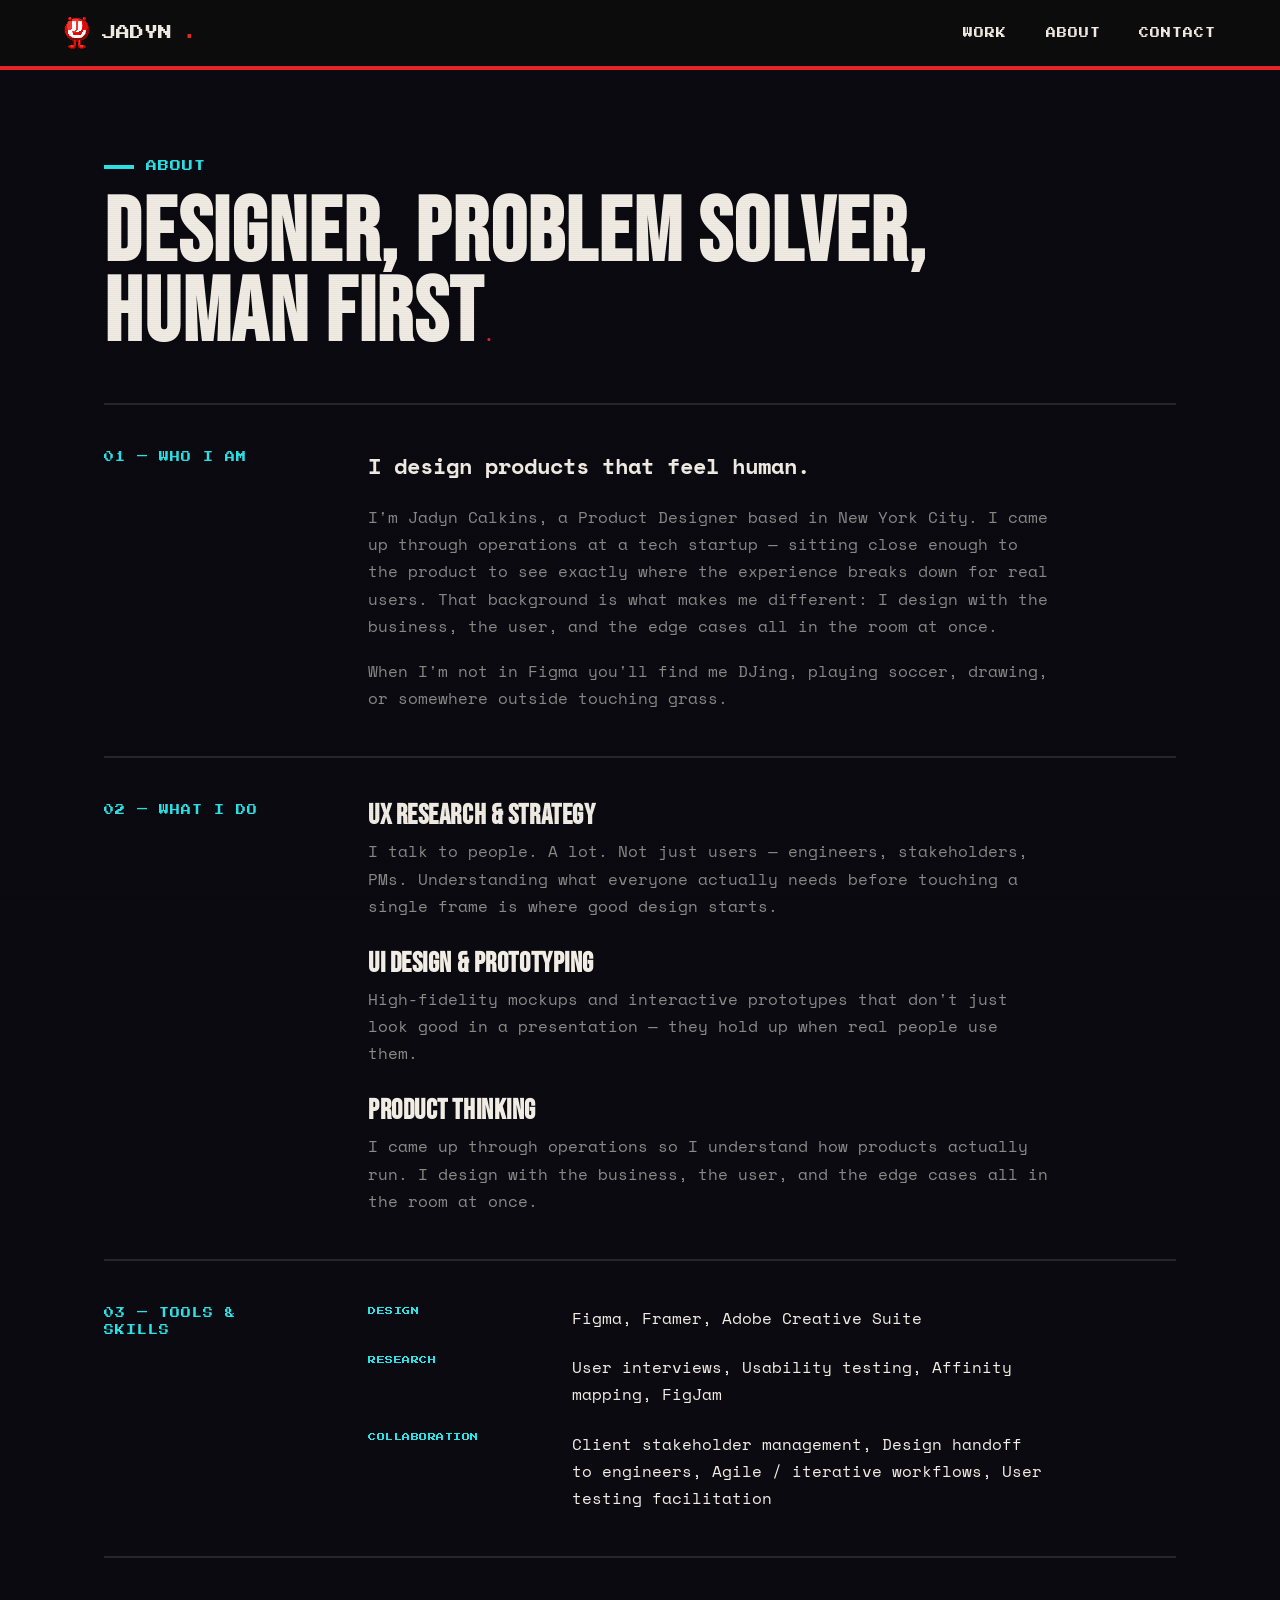
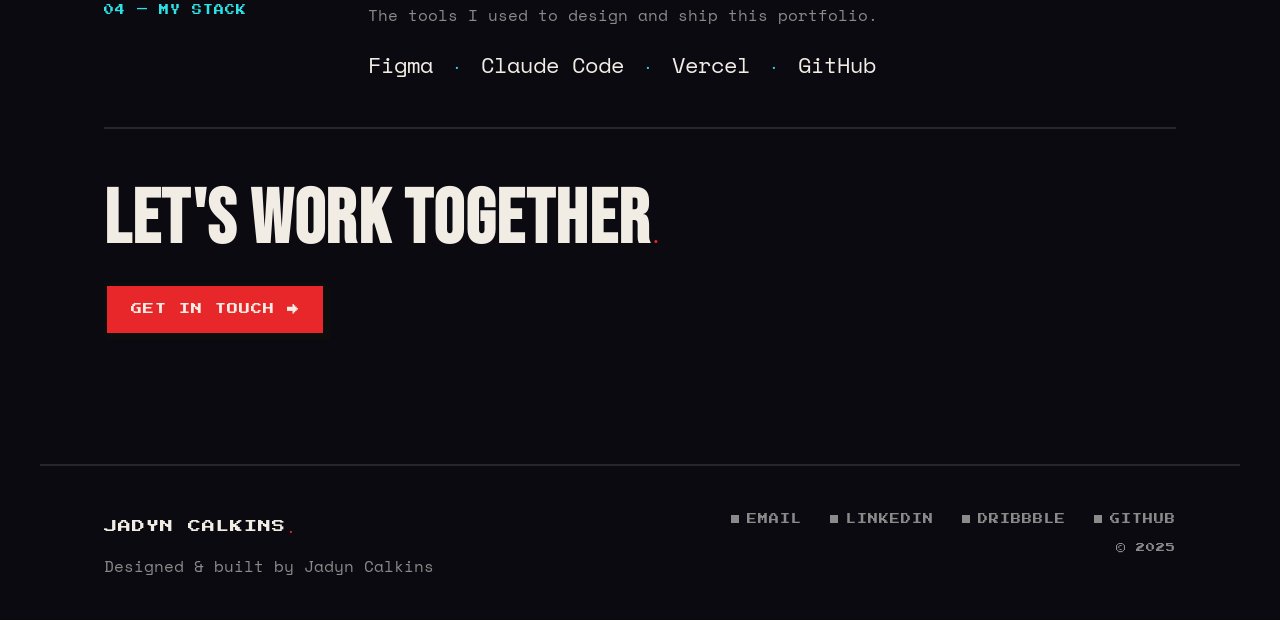
==== commit a41f4a47: "Add "04 — My Stack" block to the About page Numbered block (matches 01/02/03) above the CTA: a short" ====
--- a/about.html
+++ b/about.html
@@ -97,6 +97,15 @@
       </div>
     </div>
 
+    <!-- 04 My Stack -->
+    <div class="about-block">
+      <p class="about-block__num">04 &mdash; My Stack</p>
+      <div class="about-block__body">
+        <p>The tools I used to design and ship this portfolio.</p>
+        <p class="about-stack">Figma <span class="sep">&middot;</span> Claude Code <span class="sep">&middot;</span> Vercel <span class="sep">&middot;</span> GitHub</p>
+      </div>
+    </div>
+
     <!-- CTA -->
     <div class="about-cta">
       <h3 class="about-cta__title">Let's work together<span class="dot">.</span></h3>
--- a/styles.css
+++ b/styles.css
@@ -3400,6 +3400,19 @@
       margin: 0;
     }
 
+    /* My Stack — prominent tools line with accented dot separators */
+    .about-block__body .about-stack {
+      color: var(--cream);
+      font-size: clamp(18px, 2.3vw, 22px);
+      line-height: 1.6;
+      margin: 6px 0 0;
+    }
+
+    .about-stack .sep {
+      color: var(--cyan);
+      margin: 0 6px;
+    }
+
     .about-cta {
       border-top: 2px solid rgba(242, 237, 228, 0.12);
       padding-top: 56px;
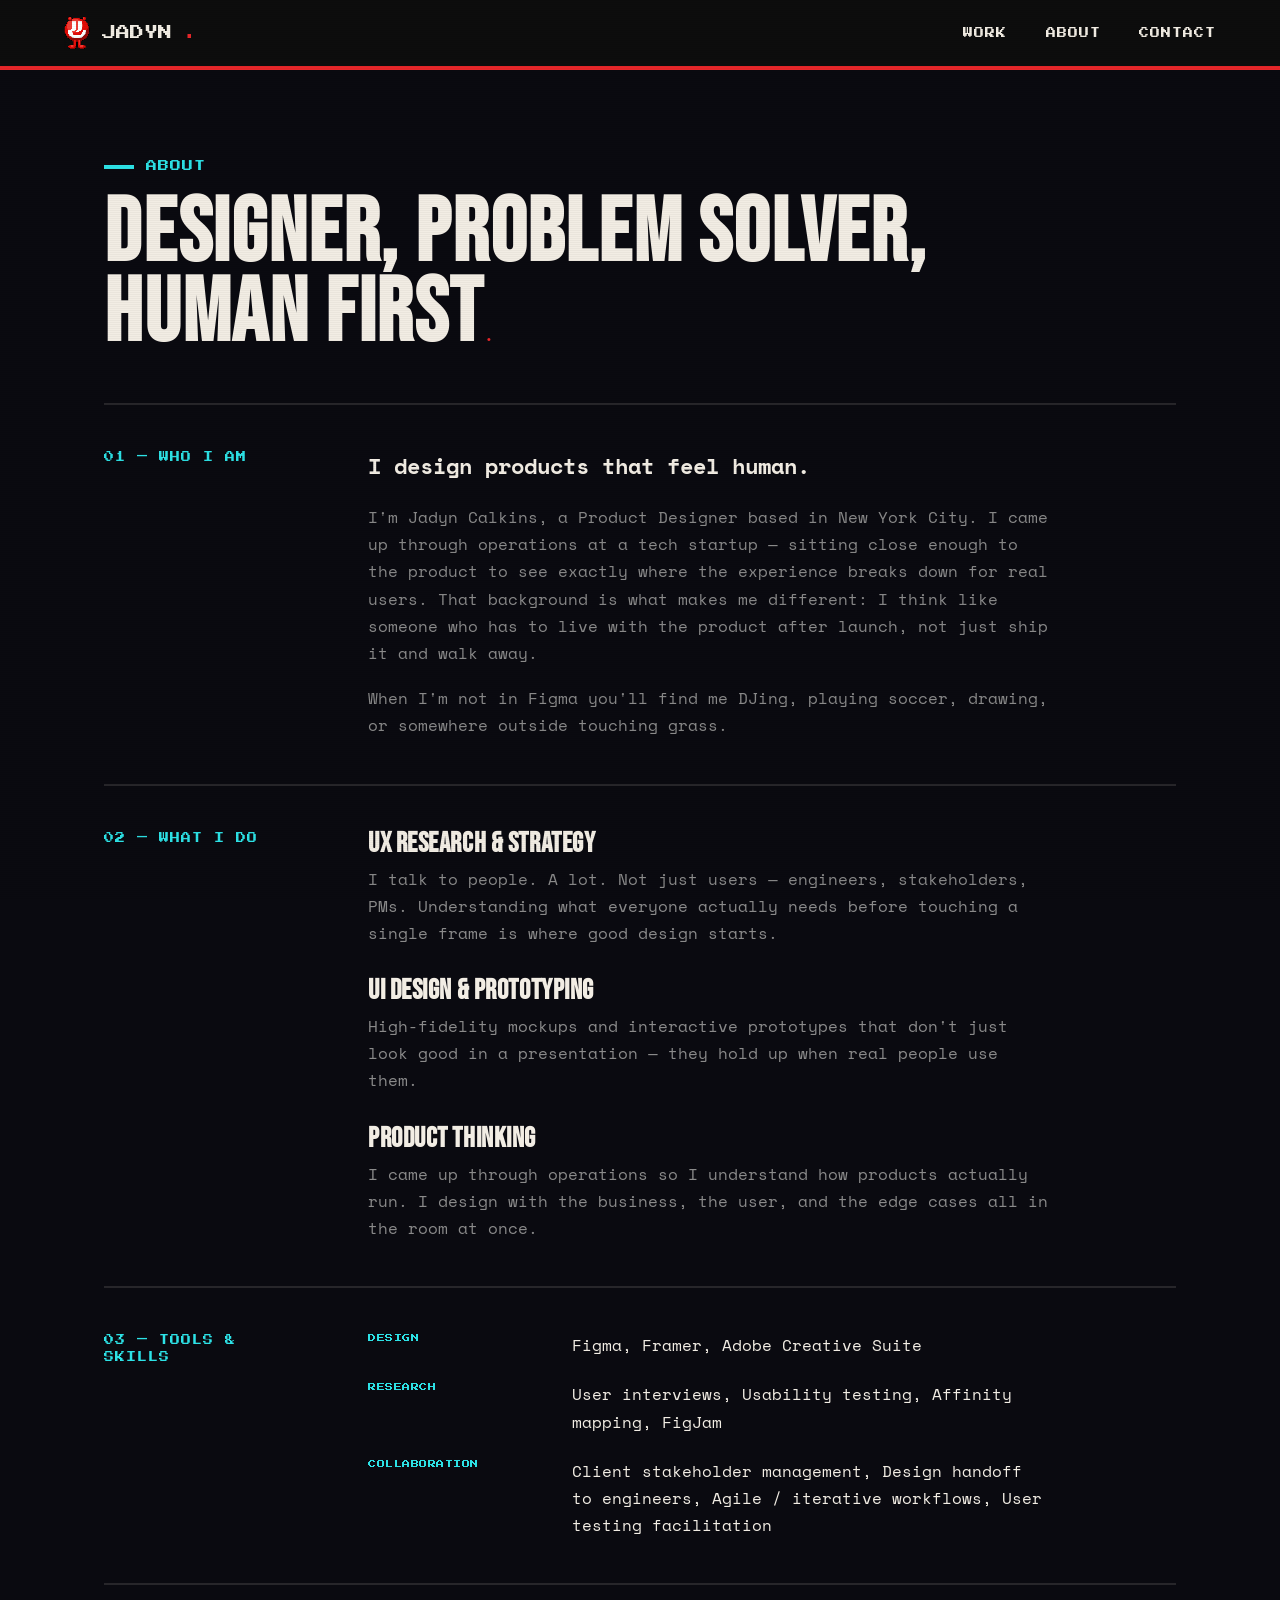
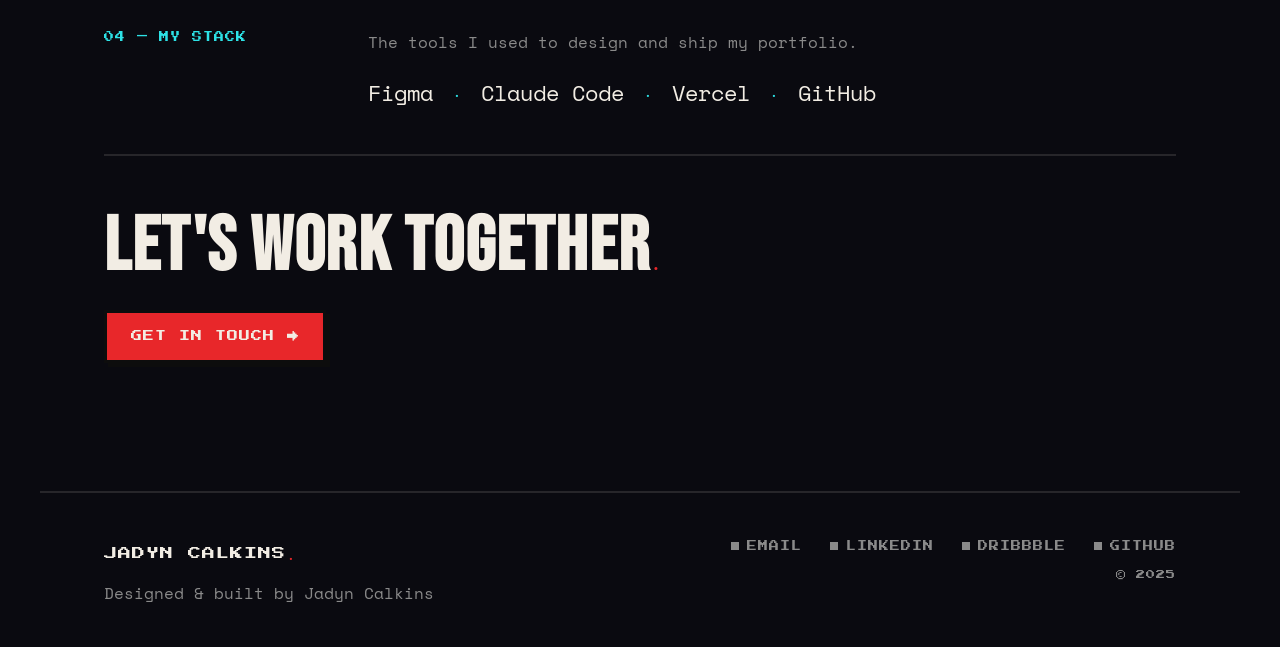
==== commit 63d42a00: "About copy tweaks - "My Stack": say "my portfolio" instead of "this portfolio" - "Who I Am": replace" ====
--- a/about.html
+++ b/about.html
@@ -38,8 +38,8 @@
           I'm Jadyn Calkins, a Product Designer based in New York City. I came up
           through operations at a tech startup &mdash; sitting close enough to the
           product to see exactly where the experience breaks down for real users.
-          That background is what makes me different: I design with the business,
-          the user, and the edge cases all in the room at once.
+          That background is what makes me different: I think like someone who has
+          to live with the product after launch, not just ship it and walk away.
         </p>
         <p>
           When I'm not in Figma you'll find me DJing, playing soccer, drawing, or
@@ -101,7 +101,7 @@
     <div class="about-block">
       <p class="about-block__num">04 &mdash; My Stack</p>
       <div class="about-block__body">
-        <p>The tools I used to design and ship this portfolio.</p>
+        <p>The tools I used to design and ship my portfolio.</p>
         <p class="about-stack">Figma <span class="sep">&middot;</span> Claude Code <span class="sep">&middot;</span> Vercel <span class="sep">&middot;</span> GitHub</p>
       </div>
     </div>
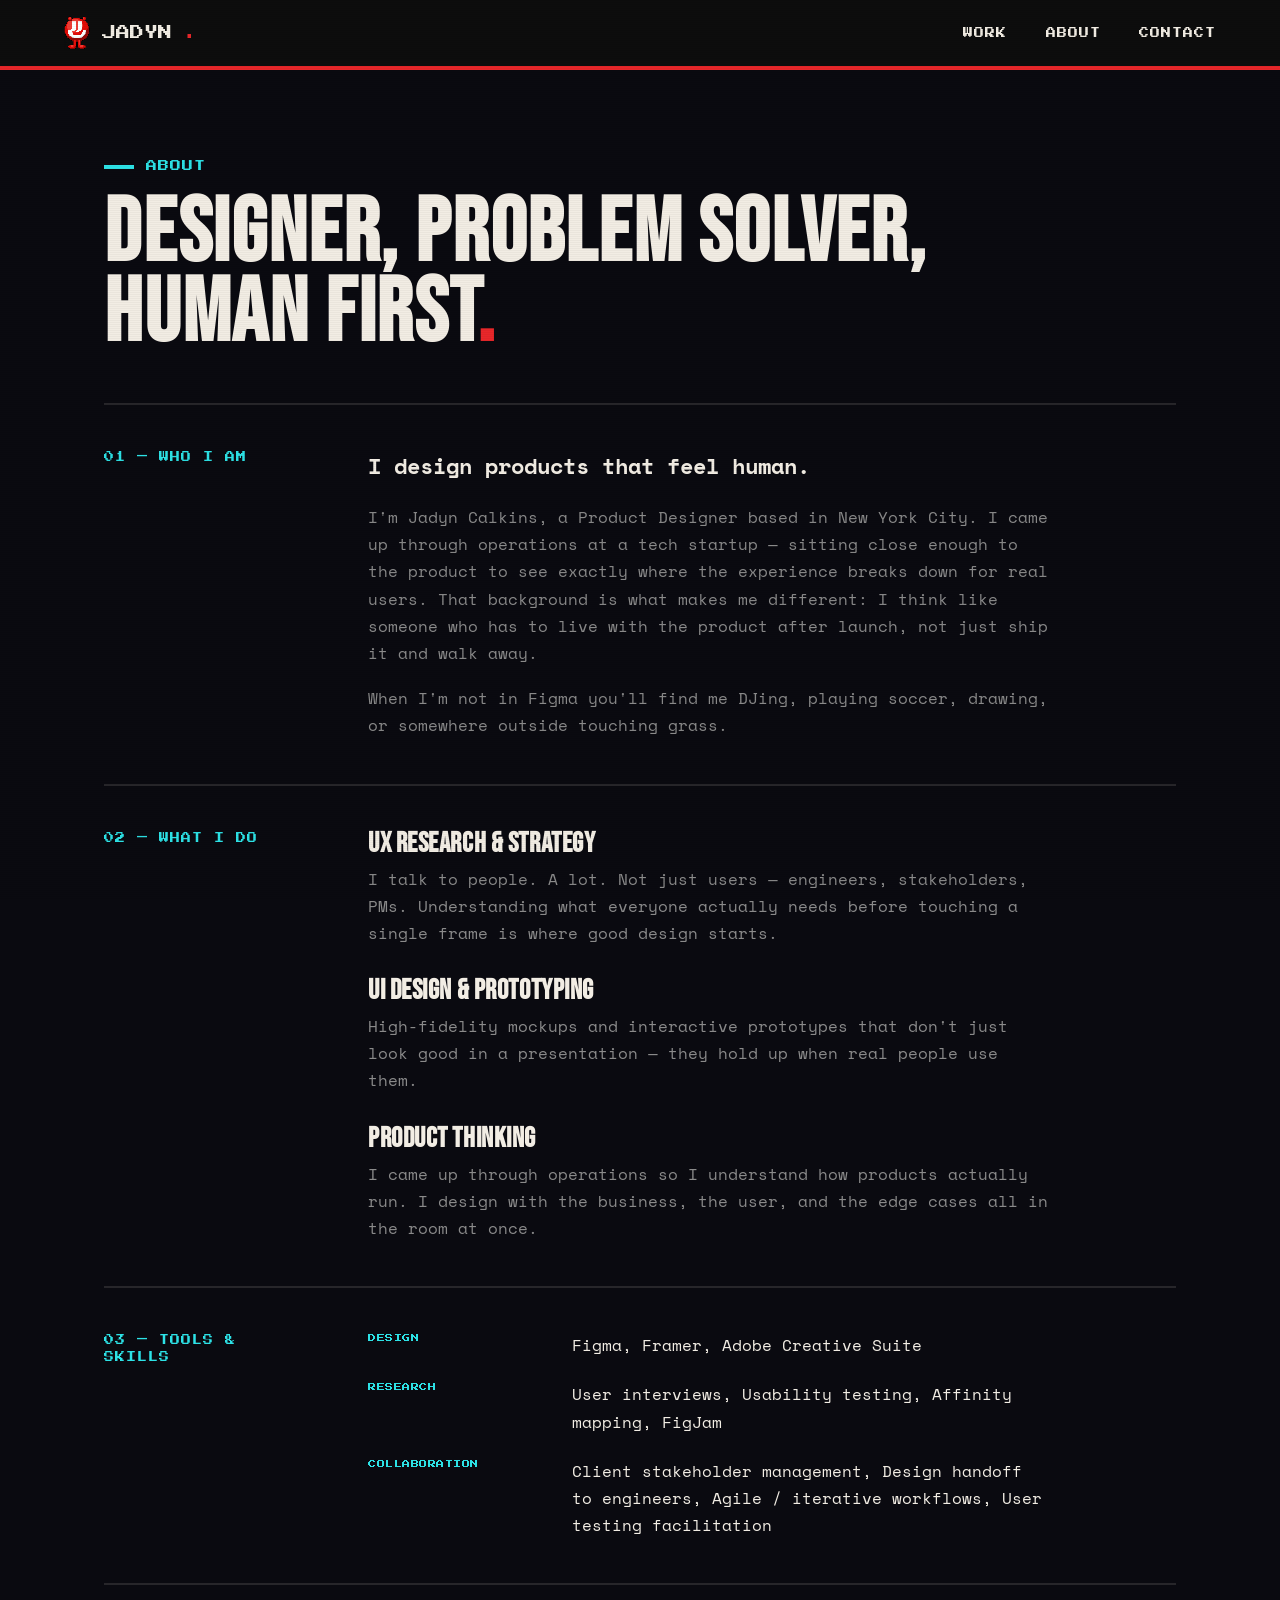
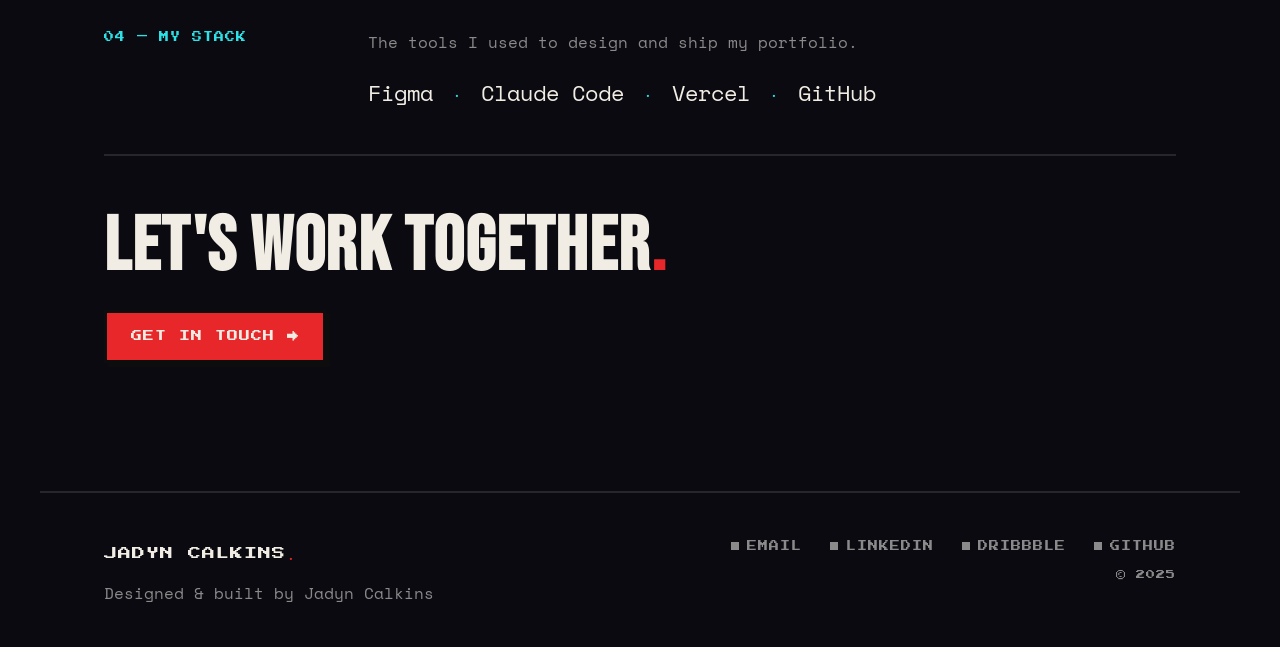
==== commit 7c5c273e: "Add Contact page (contact.html) - Hero: "Let's create something great." (great. in accent red) + log" ====
--- a/about.html
+++ b/about.html
@@ -20,7 +20,7 @@
     <ul class="nav__links">
       <li><a href="index.html#work">Work</a></li>
       <li><a href="about.html" aria-current="page">About</a></li>
-      <li><a href="index.html#contact">Contact</a></li>
+      <li><a href="contact.html">Contact</a></li>
     </ul>
   </nav>
 
@@ -109,7 +109,7 @@
     <!-- CTA -->
     <div class="about-cta">
       <h3 class="about-cta__title">Let's work together<span class="dot">.</span></h3>
-      <a class="btn btn--primary" href="index.html#contact">Get in Touch &rarr;</a>
+      <a class="btn btn--primary" href="contact.html">Get in Touch &rarr;</a>
     </div>
   </section>
 
--- a/styles.css
+++ b/styles.css
@@ -3433,6 +3433,160 @@
     .about-cta__title .dot { color: var(--red); }
 
     /* -------------------------------------------------------------------
+       CONTACT
+       ------------------------------------------------------------------- */
+    .contact-hero {
+      display: flex;
+      align-items: center;
+      justify-content: space-between;
+      gap: 40px;
+      margin-bottom: 56px;
+    }
+
+    .contact-hero__title {
+      font-family: 'Bebas Neue', sans-serif;
+      font-size: clamp(48px, 7.5vw, 100px);
+      line-height: 0.9;
+      letter-spacing: 0.02em;
+      color: var(--cream);
+      margin: 14px 0 0;
+    }
+
+    /* headline spans must keep the display font, not the global span rule */
+    .contact-hero__title span,
+    .section__title span,
+    .about-cta__title span { font: inherit; }
+
+    .accent-red { color: var(--red); }
+
+    .contact-hero__logo {
+      height: clamp(130px, 17vw, 210px);
+      width: auto;
+      flex: 0 0 auto;
+      image-rendering: pixelated;
+    }
+
+    /* email */
+    .contact-email {
+      font-size: clamp(20px, 3vw, 30px);
+      color: var(--cream);
+      text-decoration: none;
+      border-bottom: 2px solid var(--cyan);
+      transition: color 0.12s steps(2);
+    }
+    .contact-email:hover { color: var(--cyan); }
+
+    /* social links */
+    .contact-links {
+      list-style: none;
+      margin: 4px 0 0;
+      padding: 0;
+      display: flex;
+      flex-direction: column;
+      gap: 14px;
+    }
+    .contact-links a {
+      display: inline-flex;
+      align-items: center;
+      gap: 12px;
+      width: fit-content;
+      font-size: clamp(20px, 2.6vw, 26px);
+      color: var(--cream);
+      text-decoration: none;
+      transition: gap 0.12s steps(2), color 0.12s steps(2);
+    }
+    .contact-links a .arrow { color: var(--cyan); }
+    .contact-links a:hover { color: var(--cyan); gap: 20px; }
+
+    /* 2x2 "what to include" grid */
+    .reach-grid {
+      display: grid;
+      grid-template-columns: 1fr 1fr;
+      gap: 20px;
+      margin-top: 6px;
+    }
+    .reach-item {
+      background: #14141C;
+      border: 2px solid rgba(242, 237, 228, 0.14);
+      padding: 22px;
+    }
+    .reach-grid .reach-item__title {
+      color: var(--cream);
+      font-weight: 700;
+      font-size: 16px;
+      line-height: 1.4;
+      margin: 0 0 8px;
+      display: flex;
+      gap: 10px;
+    }
+    .reach-grid .reach-item__title .arrow { color: var(--cyan); }
+    .reach-grid .reach-item__desc {
+      color: var(--concrete);
+      font-size: 16px;
+      line-height: 1.7;
+      margin: 0;
+    }
+
+    /* quick links cards */
+    .quick-links {
+      display: grid;
+      grid-template-columns: repeat(3, 1fr);
+      gap: 24px;
+      margin-top: 64px;
+      padding-top: 56px;
+      border-top: 2px solid rgba(242, 237, 228, 0.12);
+    }
+    .quick-card {
+      display: flex;
+      align-items: center;
+      gap: 14px;
+      background: #14141C;
+      border: 2px solid rgba(242, 237, 228, 0.14);
+      box-shadow: var(--pixel-shadow);
+      padding: 28px 24px;
+      font-family: 'Press Start 2P', monospace;
+      font-size: 11px;
+      line-height: 1.5;
+      letter-spacing: 1px;
+      text-transform: uppercase;
+      color: var(--cream);
+      text-decoration: none;
+      transition: transform 0.12s steps(2), box-shadow 0.12s steps(2),
+                  border-color 0.12s steps(2);
+    }
+    .quick-card:hover {
+      transform: translate(-4px, -4px);
+      box-shadow: 10px 10px 0px var(--black);
+      border-color: var(--cyan);
+    }
+    .quick-card__arrow { color: var(--cyan); font-size: 14px; }
+
+    /* location band */
+    .contact-loc {
+      display: flex;
+      align-items: flex-end;
+      justify-content: space-between;
+      gap: 24px;
+      margin-top: 80px;
+      padding-top: 56px;
+      border-top: 2px solid rgba(242, 237, 228, 0.12);
+    }
+    .contact-loc__big {
+      font-family: 'Bebas Neue', sans-serif;
+      font-size: clamp(48px, 8vw, 112px);
+      line-height: 0.85;
+      color: var(--cream);
+      margin: 0;
+    }
+    .contact-loc__meta {
+      color: var(--concrete);
+      font-size: 16px;
+      line-height: 1.7;
+      text-align: right;
+      margin: 0;
+    }
+
+    /* -------------------------------------------------------------------
        MOBILE
        ------------------------------------------------------------------- */
     @media (max-width: 768px) {
@@ -3503,6 +3657,24 @@
         gap: 6px;
       }
       .about-cta { padding-top: 44px; }
+
+      /* contact page */
+      .contact-hero {
+        flex-direction: column;
+        align-items: flex-start;
+        gap: 20px;
+        margin-bottom: 40px;
+      }
+      .contact-hero__logo { height: 120px; order: -1; }
+      .reach-grid { grid-template-columns: 1fr; }
+      .quick-links { grid-template-columns: 1fr; gap: 16px; margin-top: 48px; padding-top: 44px; }
+      .contact-loc {
+        flex-direction: column;
+        align-items: flex-start;
+        gap: 12px;
+        margin-top: 56px;
+      }
+      .contact-loc__meta { text-align: left; }
     }
   
 
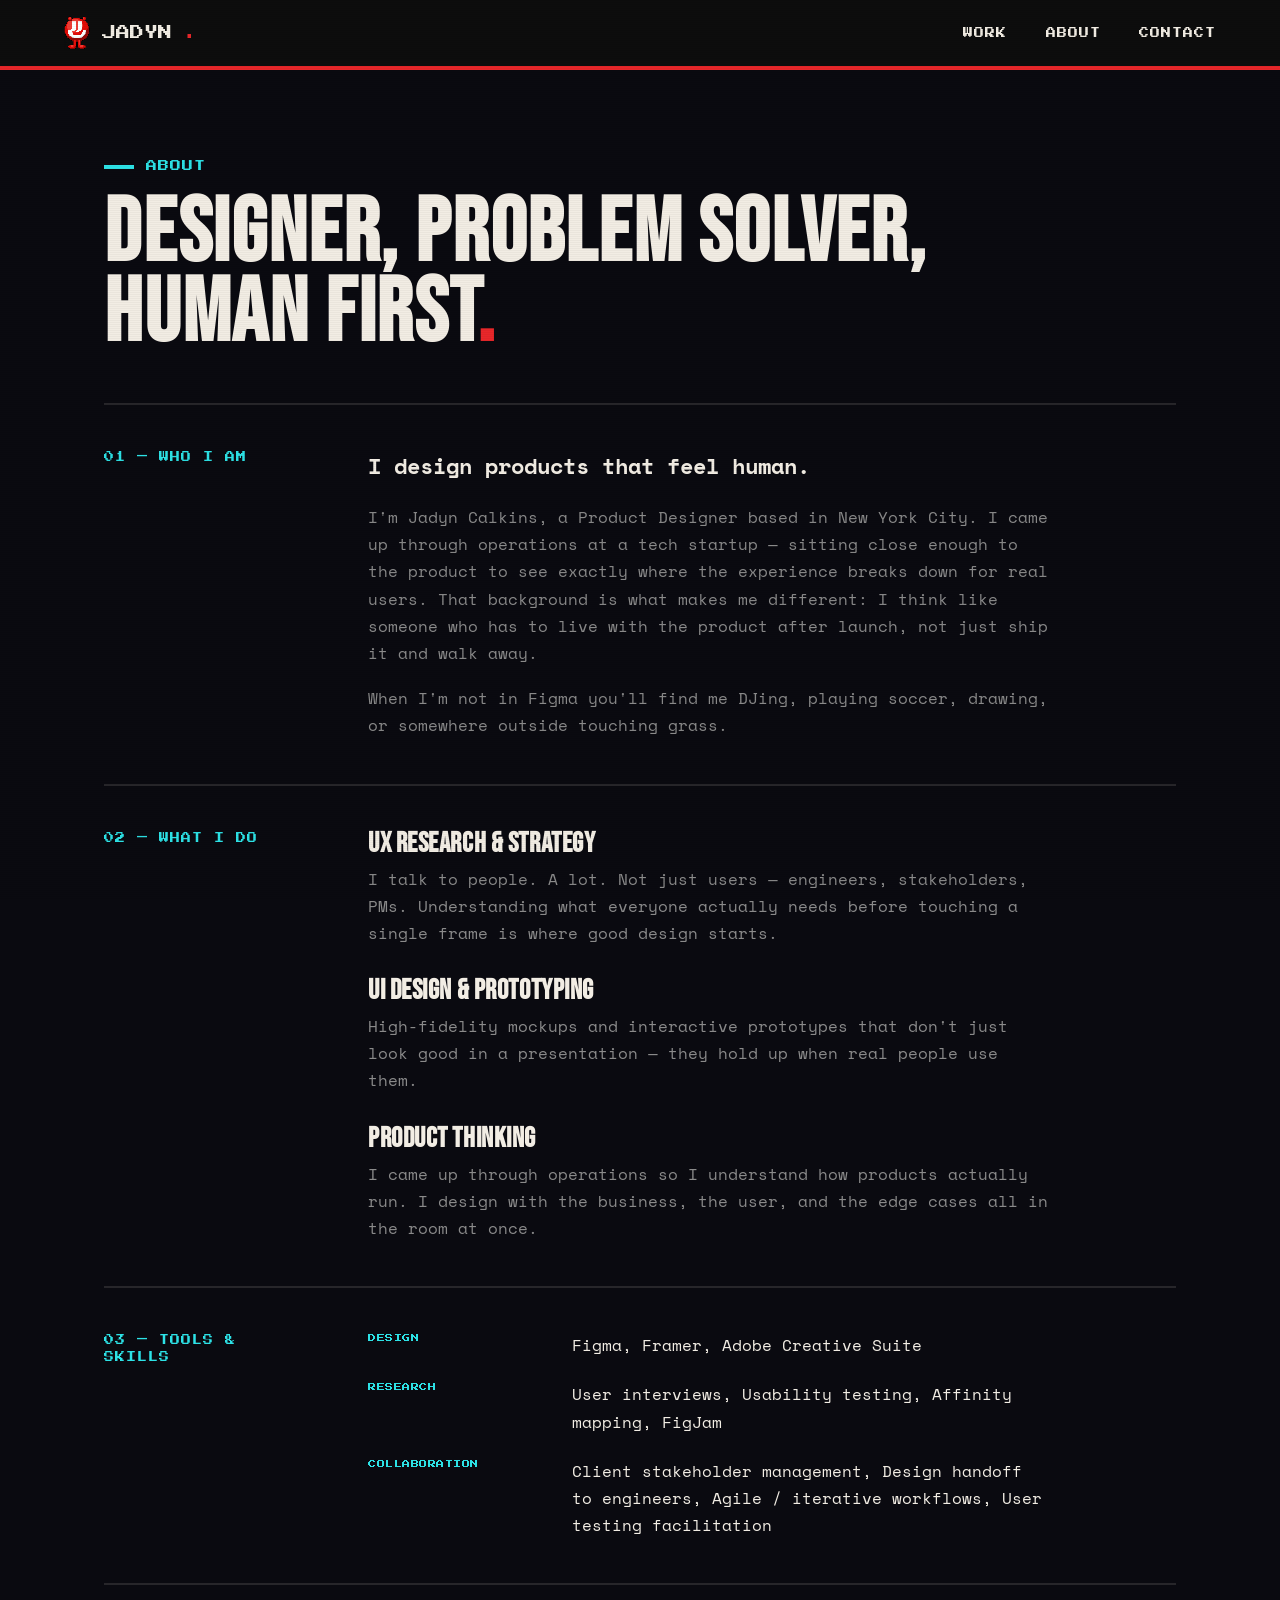
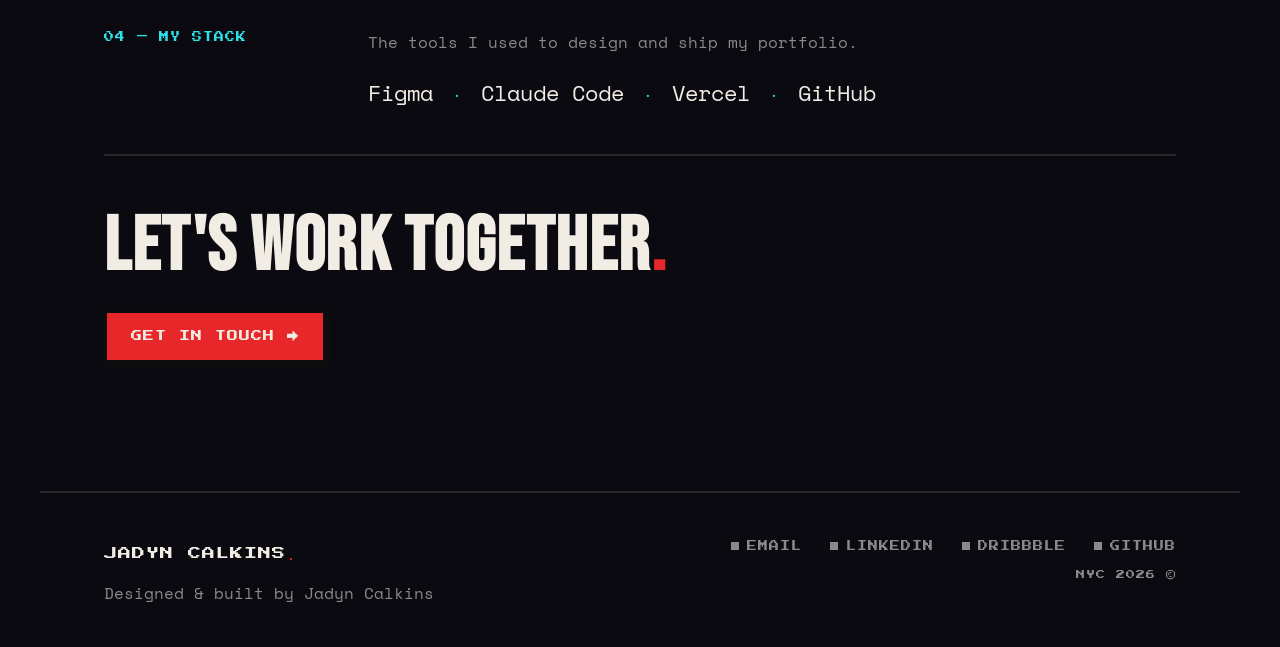
==== commit 2ea290f4: "Standardize all footers to "NYC 2026" (home + about were "2025") Co-Authored-By: Claude Opus 4.8 <no" ====
--- a/about.html
+++ b/about.html
@@ -126,7 +126,7 @@
         <a href="https://dribbble.com/" target="_blank" rel="noopener">Dribbble</a>
         <a href="https://github.com/jadyn99-designz" target="_blank" rel="noopener">GitHub</a>
       </nav>
-      <span class="footer__copy">&copy; 2025</span>
+      <span class="footer__copy">NYC 2026 &copy;</span>
     </div>
   </footer>
 
--- a/styles.css
+++ b/styles.css
@@ -6,6 +6,7 @@
       --blue: #1A6BFF;
       --green: #2ECC40;
       --cyan: #2DE2E6;
+      --purple: #9B6BFF;
       --concrete: #8A8A8A;
       --dark-bg: #0A0A10;
 
@@ -3178,15 +3179,19 @@
     }
 
     .card__media {
+      display: block; /* lets an <a> media tile size correctly */
       width: 100%;
       aspect-ratio: 16 / 10;
       background-color: var(--dark-bg);
       background-image: url('assets/ph-work.svg');
-      background-size: cover;
+      background-size: contain; /* show the whole mockup, no cropping */
       background-position: center;
       background-repeat: no-repeat;
       border-bottom: 2px solid rgba(242, 237, 228, 0.14);
     }
+
+    /* linked card title keeps the Bebas display font */
+    .card__title a { font: inherit; color: inherit; text-decoration: none; }
 
     .card__body {
       display: flex;
@@ -3587,6 +3592,275 @@
     }
 
     /* -------------------------------------------------------------------
+       CASE STUDY
+       ------------------------------------------------------------------- */
+    .cs { max-width: 1100px; margin: 0 auto; padding: 0 5vw; }
+
+    /* small label/separator spans must keep their parent (pixel) font */
+    .cs-breadcrumb .sep,
+    .cs-fromto .arrow { font: inherit; }
+
+    /* video frame: drop a screen recording (.mp4) in for prototype walkthroughs */
+    .cs-video {
+      display: block;
+      width: 100%;
+      background: #14141C;
+      border: 2px solid rgba(242, 237, 228, 0.14);
+      line-height: 0;
+    }
+    .cs-video video { display: block; width: 100%; height: auto; }
+
+    /* reusable image frame: drop the real .png on top of the placeholder svg */
+    .cs-img {
+      width: 100%;
+      background-color: #14141C;
+      background-size: cover, cover;
+      background-position: center, center;
+      background-repeat: no-repeat, no-repeat;
+      border: 2px solid rgba(242, 237, 228, 0.14);
+    }
+
+    /* real screenshots/mockups: shown at natural proportions (no crop, no
+       upscaling beyond native size), centered */
+    .cs-shot {
+      display: block;
+      max-width: 100%;
+      width: auto;
+      height: auto;
+      margin-left: auto;
+      margin-right: auto;
+    }
+
+    /* --- hero --- */
+    .cs-hero { padding: clamp(118px, 14vw, 158px) 0 clamp(36px, 5vw, 56px); }
+
+    .cs-breadcrumb {
+      font-family: 'Press Start 2P', monospace;
+      font-size: 10px; letter-spacing: 1px; text-transform: uppercase;
+      color: var(--concrete);
+      display: flex; align-items: center; gap: 12px;
+      margin: 0 0 30px;
+    }
+    .cs-breadcrumb .sep { color: var(--cyan); }
+
+    .cs-hero__head { display: flex; align-items: flex-start; gap: clamp(16px, 3vw, 40px); }
+    .cs-num-big {
+      font-family: 'Bebas Neue', sans-serif;
+      font-size: clamp(46px, 8vw, 104px); line-height: 0.78;
+      color: var(--concrete); flex: 0 0 auto;
+    }
+    .cs-title {
+      font-family: 'Bebas Neue', sans-serif;
+      font-size: clamp(54px, 11vw, 148px); line-height: 0.82;
+      color: var(--cream); margin: 0;
+    }
+    .cs-subtitle {
+      font-family: 'Bebas Neue', sans-serif;
+      font-size: clamp(26px, 4.5vw, 54px); line-height: 0.95;
+      color: var(--red); margin: 6px 0 0;
+    }
+    .cs-tags {
+      font-family: 'Press Start 2P', monospace;
+      font-size: 10px; letter-spacing: 1px; text-transform: uppercase;
+      color: var(--cyan); line-height: 1.9; margin: 30px 0 0;
+    }
+    .cs-desc {
+      font-family: 'Space Mono', monospace;
+      font-size: clamp(18px, 2.3vw, 22px); line-height: 1.6;
+      color: var(--cream); max-width: 700px; margin: 22px 0 0;
+    }
+    .cs-stats {
+      font-family: 'Press Start 2P', monospace;
+      font-size: 10px; letter-spacing: 1px; text-transform: uppercase;
+      color: var(--yellow); line-height: 1.9; margin: 22px 0 0;
+    }
+    .cs-meta {
+      font-family: 'Press Start 2P', monospace;
+      font-size: 9px; letter-spacing: 1px; text-transform: uppercase;
+      color: var(--concrete); line-height: 2;
+      border-top: 2px solid rgba(242, 237, 228, 0.12);
+      border-bottom: 2px solid rgba(242, 237, 228, 0.12);
+      padding: 18px 0; margin: 34px 0 0;
+    }
+
+    /* --- numbered blocks --- */
+    .cs-block {
+      padding: clamp(52px, 8vw, 92px) 0;
+      border-top: 2px solid rgba(242, 237, 228, 0.12);
+    }
+    .cs-block__num {
+      font-family: 'Press Start 2P', monospace;
+      font-size: 11px; letter-spacing: 1px; text-transform: uppercase;
+      color: var(--cyan); margin: 0 0 18px;
+    }
+    .cs-block__headline {
+      font-family: 'Bebas Neue', sans-serif;
+      font-size: clamp(34px, 5.5vw, 66px); line-height: 0.95;
+      color: var(--cream); margin: 0 0 22px; max-width: 920px;
+    }
+    .cs-block__body {
+      font-family: 'Space Mono', monospace;
+      font-size: 16px; line-height: 1.7; color: var(--concrete);
+      max-width: 700px; margin: 0;
+    }
+    .cs-caption {
+      font-family: 'Space Mono', monospace;
+      font-size: 14px; line-height: 1.6; color: var(--concrete);
+      margin: 16px 0 0; text-align: center;
+    }
+
+    .cs-quote {
+      border-left: 4px solid var(--red);
+      padding-left: 24px; margin: 34px 0 0;
+      font-family: 'Space Mono', monospace; font-style: italic;
+      font-size: clamp(20px, 2.8vw, 30px); line-height: 1.5;
+      color: var(--cream); max-width: 760px;
+    }
+    .cs-quote--red { color: var(--red); }
+
+    /* centered single phone */
+    .cs-center { max-width: 330px; margin: 0 auto; }
+
+    /* split: content + image */
+    .cs-split {
+      display: grid; grid-template-columns: 1fr 1fr;
+      gap: clamp(28px, 5vw, 56px); align-items: center;
+    }
+
+    /* personas */
+    .persona-grid {
+      display: grid; grid-template-columns: 1fr 1fr; gap: 24px; margin-top: 38px;
+    }
+    .persona {
+      background: #14141C; border: 2px solid rgba(242, 237, 228, 0.14);
+      box-shadow: var(--pixel-shadow); padding: 24px;
+      display: flex; flex-direction: column; gap: 16px;
+    }
+    .persona__head { display: flex; align-items: center; gap: 16px; }
+    .persona__photo {
+      width: 62px; height: 62px; border-radius: 50%; flex: 0 0 auto;
+      border: 3px solid var(--cream);
+      background: #2E2E38 url('assets/ph-portrait.svg') center/cover no-repeat;
+    }
+    .persona__name { font-family: 'Bebas Neue', sans-serif; font-size: 28px; line-height: 1; color: var(--cream); margin: 0; }
+    .persona__role { font-family: 'Press Start 2P', monospace; font-size: 8px; letter-spacing: 1px; text-transform: uppercase; color: var(--cyan); margin: 7px 0 0; }
+    .persona ul { list-style: none; margin: 0; padding: 0; display: flex; flex-direction: column; gap: 9px; }
+    .persona li {
+      font-family: 'Space Mono', monospace; font-size: 15px; line-height: 1.6;
+      color: var(--concrete); position: relative; padding-left: 18px;
+    }
+    .persona li::before { content: "+"; position: absolute; left: 0; color: var(--cyan); }
+
+    /* user-flow stage breadcrumb */
+    .cs-stages {
+      font-family: 'Press Start 2P', monospace;
+      font-size: 10px; letter-spacing: 1px; text-transform: uppercase;
+      color: var(--red); line-height: 2; margin: 26px 0 0;
+    }
+
+    /* 3-column design decisions */
+    .cs-cols3 { display: grid; grid-template-columns: repeat(3, 1fr); gap: clamp(24px, 3vw, 36px); margin-top: 8px; }
+    .cs-col__label { font-family: 'Press Start 2P', monospace; font-size: 9px; letter-spacing: 1px; text-transform: uppercase; color: var(--cyan); margin: 0 0 10px; }
+    .cs-col__title { font-family: 'Bebas Neue', sans-serif; font-size: 26px; line-height: 1; color: var(--cream); margin: 0 0 10px; }
+    .cs-col__body { font-family: 'Space Mono', monospace; font-size: 15px; line-height: 1.7; color: var(--concrete); margin: 0 0 18px; }
+
+    /* stems (design evolution) */
+    .stem { display: flex; gap: 18px; align-items: baseline; padding: 16px 0; border-top: 2px solid rgba(242, 237, 228, 0.10); }
+    .stem:first-of-type { border-top: none; }
+    .stem__label { font-family: 'Press Start 2P', monospace; font-size: 9px; letter-spacing: 1px; text-transform: uppercase; min-width: 150px; flex: 0 0 auto; line-height: 1.6; }
+    .stem__desc { font-family: 'Space Mono', monospace; font-size: 15px; line-height: 1.6; color: var(--concrete); margin: 0; }
+
+    /* testing callouts */
+    .cs-callout { display: flex; gap: 14px; align-items: flex-start; padding: 18px 0; border-top: 2px solid rgba(242, 237, 228, 0.10); }
+    .cs-callout:first-of-type { border-top: none; }
+    .cs-callout__ic { font-family: 'Press Start 2P', monospace; font-size: 13px; flex: 0 0 auto; line-height: 1.4; }
+    .cs-callout--yes .cs-callout__ic { color: var(--green); }
+    .cs-callout--no .cs-callout__ic { color: var(--red); }
+    .cs-callout p { font-family: 'Space Mono', monospace; font-size: 15px; line-height: 1.6; color: var(--concrete); margin: 0; }
+    .cs-callout strong { color: var(--cream); }
+
+    .cs-fromto {
+      display: flex; align-items: center; gap: 12px; margin: 0 0 14px;
+      font-family: 'Press Start 2P', monospace; font-size: 9px;
+      letter-spacing: 1px; text-transform: uppercase; color: var(--concrete);
+    }
+    .cs-fromto .arrow { color: var(--cyan); }
+
+    /* outcome */
+    .cs-outcome { display: grid; grid-template-columns: 1fr 1fr; gap: clamp(28px, 5vw, 56px); }
+    .cs-outcome__lead { font-family: 'Space Mono', monospace; font-style: italic; font-size: clamp(22px, 3vw, 32px); line-height: 1.45; color: var(--cream); margin: 0; }
+    .cs-outcome__body { font-family: 'Space Mono', monospace; font-size: 16px; line-height: 1.7; color: var(--red); margin: 0; }
+
+    /* reflection */
+    .cs-cols2 { display: grid; grid-template-columns: 1fr 1fr; gap: clamp(28px, 5vw, 56px); }
+    .cs-col2__label { font-family: 'Press Start 2P', monospace; font-size: 9px; letter-spacing: 1px; text-transform: uppercase; color: var(--cyan); margin: 0 0 12px; }
+    .cs-col2__body { font-family: 'Space Mono', monospace; font-size: 16px; line-height: 1.7; color: var(--concrete); margin: 0; }
+
+    /* next / previous */
+    .cs-nav { display: grid; grid-template-columns: 1fr 1fr; gap: 24px; border-top: 2px solid rgba(242, 237, 228, 0.12); padding-top: clamp(40px, 6vw, 64px); }
+    .cs-navcard {
+      display: flex; flex-direction: column; gap: 12px;
+      background: #14141C; border: 2px solid rgba(242, 237, 228, 0.14);
+      box-shadow: var(--pixel-shadow); padding: 28px; text-decoration: none;
+      transition: transform 0.12s steps(2), box-shadow 0.12s steps(2), border-color 0.12s steps(2);
+    }
+    .cs-navcard:hover { transform: translate(-4px, -4px); box-shadow: 10px 10px 0px var(--black); border-color: var(--cyan); }
+    .cs-navcard--next { text-align: right; align-items: flex-end; }
+    .cs-navcard__tag { font-family: 'Press Start 2P', monospace; font-size: 8px; letter-spacing: 1px; text-transform: uppercase; }
+    .cs-navcard__title { font-family: 'Bebas Neue', sans-serif; font-size: clamp(26px, 3.4vw, 36px); line-height: 1; color: var(--cream); margin: 0; }
+    .cs-navcard__meta { font-family: 'Press Start 2P', monospace; font-size: 8px; letter-spacing: 1px; text-transform: uppercase; color: var(--concrete); line-height: 1.9; }
+    .cs-navcard__link { font-family: 'Press Start 2P', monospace; font-size: 10px; letter-spacing: 1px; text-transform: uppercase; color: var(--yellow); margin-top: 6px; }
+    .cs-navcard:hover .cs-navcard__link { color: var(--cream); }
+
+    /* tag chip (sub-section labels) */
+    .cs-tag {
+      display: inline-block;
+      font-family: 'Press Start 2P', monospace;
+      font-size: 9px; letter-spacing: 1px; text-transform: uppercase;
+      color: var(--cyan); border: 2px solid var(--cyan);
+      padding: 9px 12px; line-height: 1; margin: 0 0 20px;
+    }
+
+    /* top-aligned split (text + text) */
+    .cs-split--top { align-items: start; }
+
+    /* spacing between stacked sub-decisions */
+    .cs-decision + .cs-decision { margin-top: clamp(48px, 6vw, 72px); }
+
+    /* note callout (red left border, inline text) */
+    .cs-note {
+      border-left: 4px solid var(--red); padding-left: 24px; margin: 28px 0 0;
+      font-family: 'Space Mono', monospace; font-size: 16px; line-height: 1.7;
+      color: var(--concrete); max-width: 760px;
+    }
+    .cs-note strong { color: var(--cream); }
+    .cs-note .ic { color: var(--green); margin-right: 8px; }
+
+    /* red caption variant */
+    .cs-caption--red { color: var(--red); }
+
+    /* inputs -> outputs mapping diagram */
+    .map { margin-top: 30px; }
+    .map__head { display: grid; grid-template-columns: 1fr 48px 1fr; gap: 18px; margin-bottom: 4px; }
+    .map__collabel {
+      font-family: 'Press Start 2P', monospace; font-size: 9px; letter-spacing: 1px;
+      text-transform: uppercase; color: var(--cyan); margin: 0;
+    }
+    .map__row {
+      display: grid; grid-template-columns: 1fr 48px 1fr; gap: 18px; align-items: center;
+      padding: 16px 0; border-top: 2px solid rgba(242, 237, 228, 0.10);
+    }
+    .map__from, .map__to {
+      font-family: 'Space Mono', monospace; font-size: 15px; line-height: 1.5; margin: 0;
+    }
+    .map__from { color: var(--cream); }
+    .map__to { color: var(--concrete); }
+    .map__arrow {
+      font-family: 'Press Start 2P', monospace; font-size: 12px;
+      color: var(--red); text-align: center; margin: 0;
+    }
+
+    /* -------------------------------------------------------------------
        MOBILE
        ------------------------------------------------------------------- */
     @media (max-width: 768px) {
@@ -3675,6 +3949,21 @@
         margin-top: 56px;
       }
       .contact-loc__meta { text-align: left; }
+
+      /* case study stacks */
+      .cs-hero__head { flex-direction: column; gap: 8px; }
+      .cs-split,
+      .cs-cols3,
+      .cs-cols2,
+      .cs-outcome,
+      .persona-grid,
+      .cs-nav { grid-template-columns: 1fr; }
+      .cs-navcard--next { text-align: left; align-items: flex-start; }
+      .stem { flex-direction: column; gap: 4px; }
+      .stem__label { min-width: 0; }
+      .map__head { display: none; }
+      .map__row { grid-template-columns: 1fr; gap: 4px; padding: 14px 0; }
+      .map__arrow { text-align: left; }
     }
   
 
